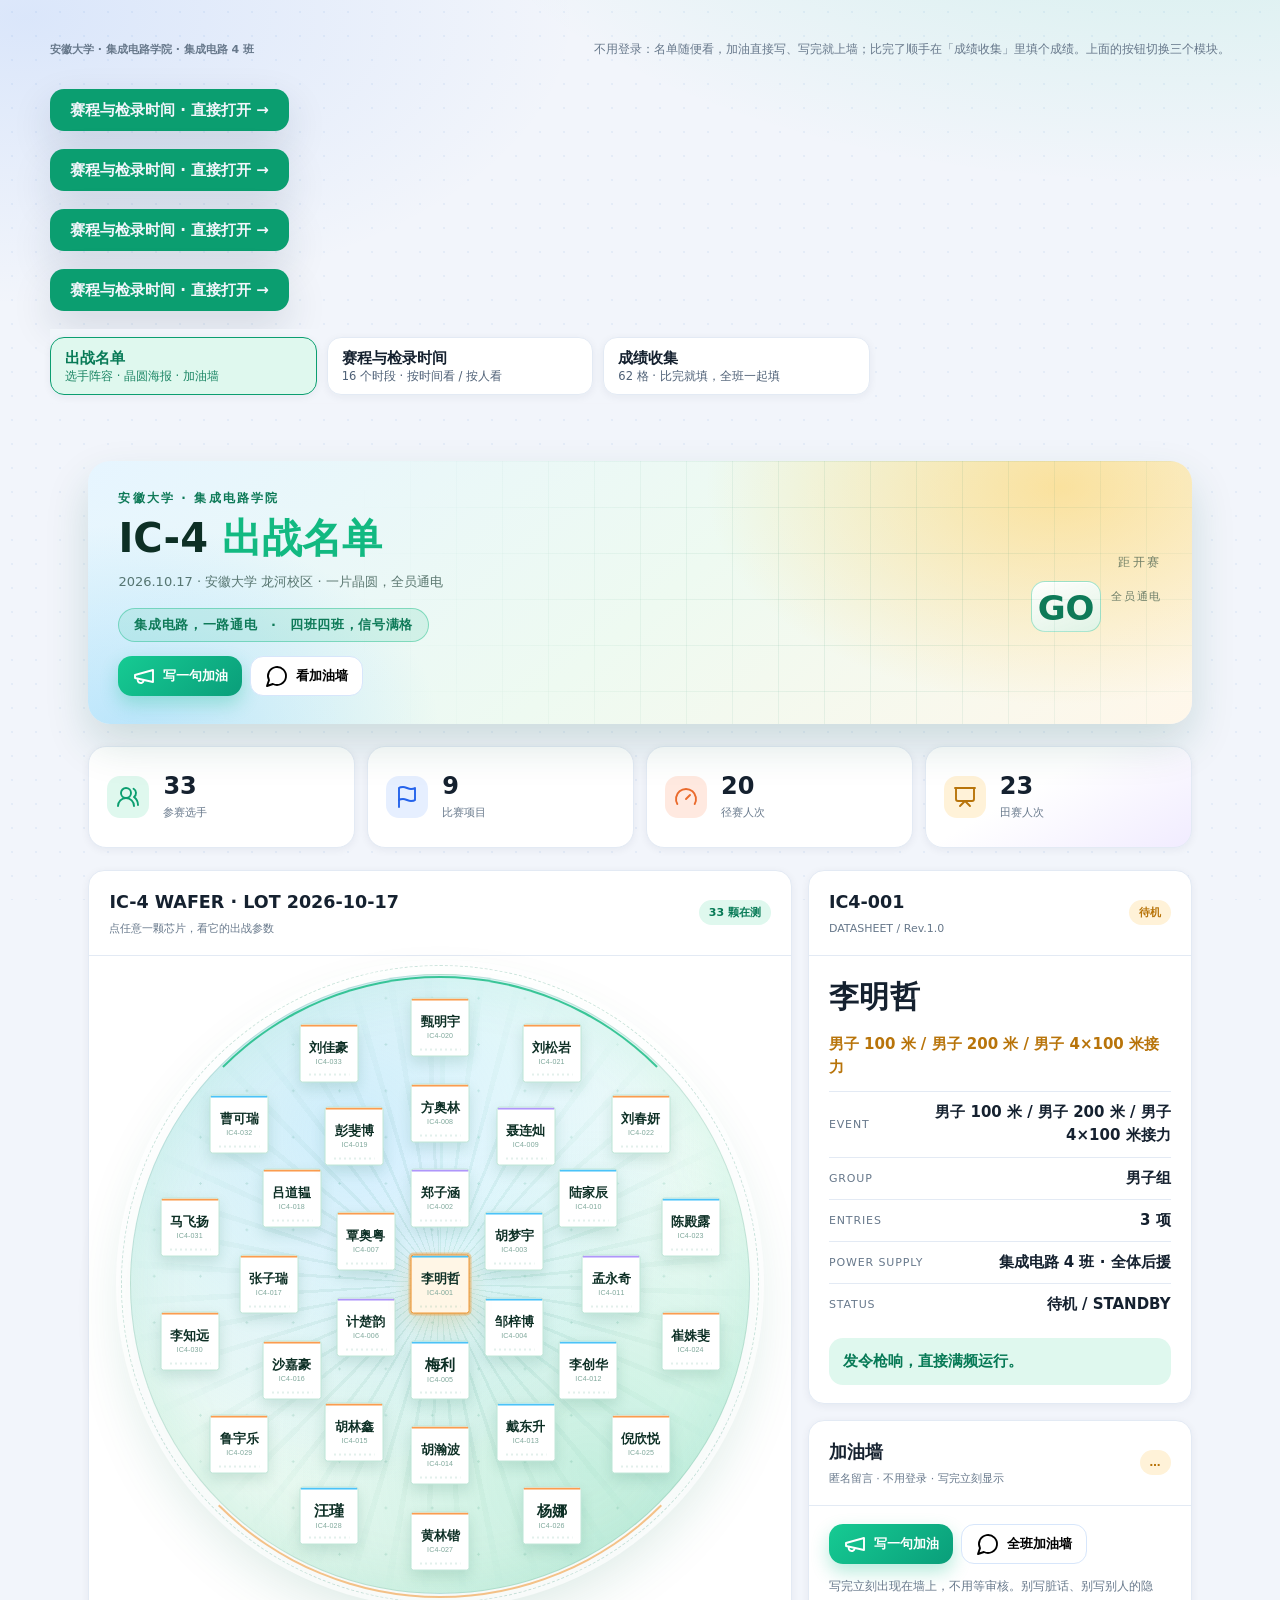
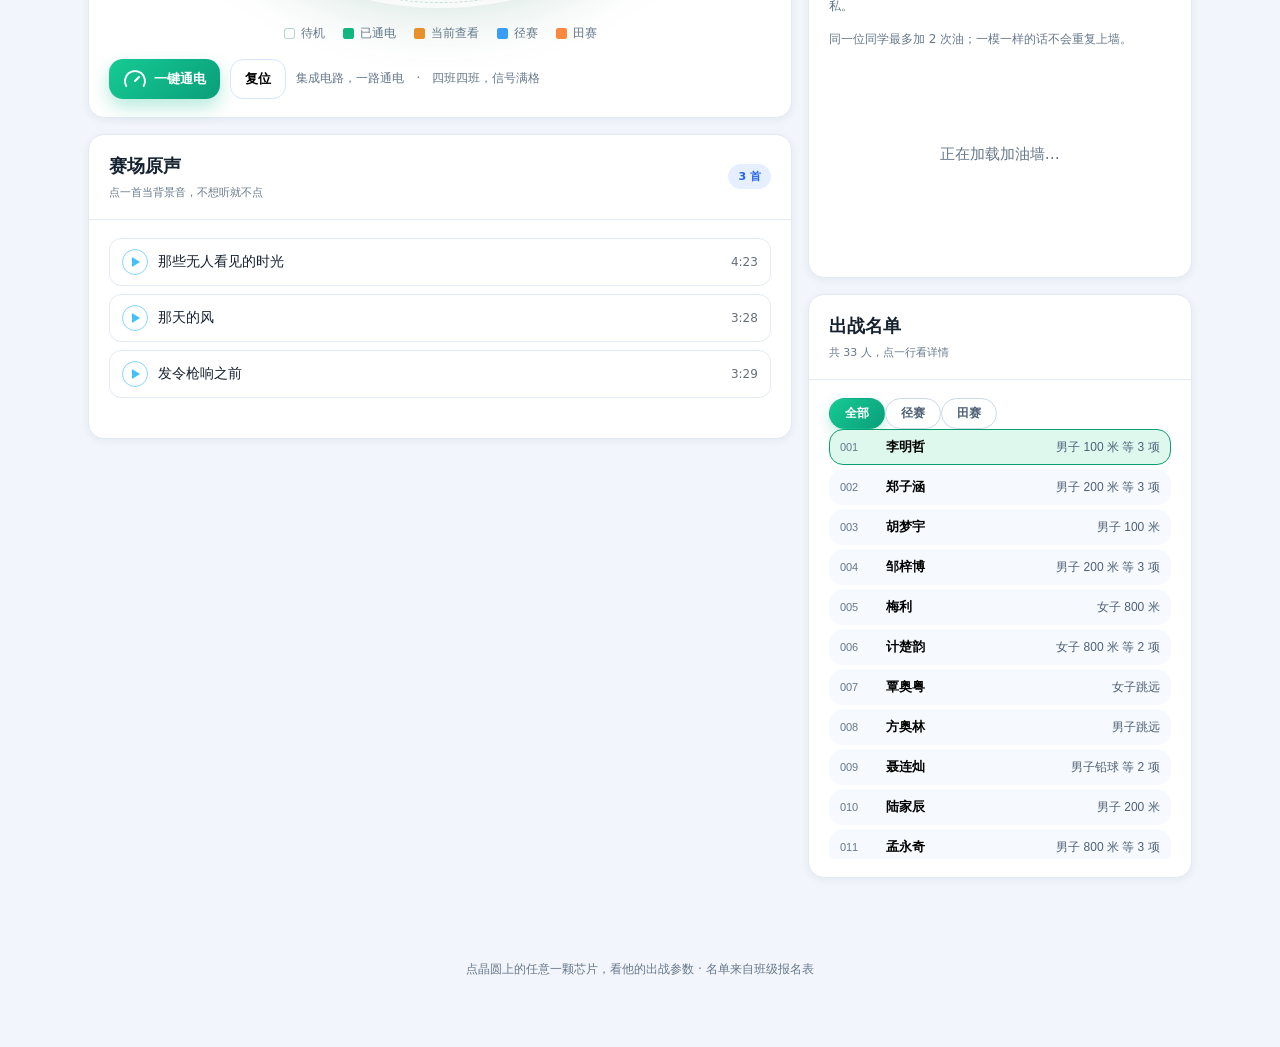
==== ic4-sports/index.html @ ae3d1fd9 "ic4-sports：加第三个模块「成绩收集」（比完自己填成绩/名次，追加式保存、页面显示最新一条）+ 资源版本号 05598f3f" ====
﻿<!doctype html>
<html lang="zh-CN">
  <head>
    <meta charset="UTF-8" />
    <meta name="viewport" content="width=device-width, initial-scale=1.0, viewport-fit=cover" />
    <meta name="robots" content="noindex, nofollow" />
    <meta name="theme-color" content="#0f1720" />
    <title>IC-4 出战名单 · 赛程与检录时间 · 集成电路 4 班</title>
    <meta name="description" content="安徽大学集成电路学院 集成电路 4 班运动会出战名单、赛程与检录时间｜不用登录，加油直接写。" />
    <meta property="og:type" content="website" />
    <meta property="og:title" content="IC-4 出战名单 · 集成电路 4 班" />
    <meta property="og:description" content="出战名单、赛程与检录时间、开赛倒计时、匿名加油墙、赛场原声。" />
    <meta property="og:locale" content="zh_CN" />
    <link rel="icon" href="data:image/svg+xml,%3Csvg xmlns='http://www.w3.org/2000/svg' viewBox='0 0 64 64'%3E%3Crect width='64' height='64' rx='14' fill='%230f1720'/%3E%3Ccircle cx='32' cy='32' r='21' fill='none' stroke='%2338d39a' stroke-width='4'/%3E%3Ctext x='32' y='41' font-size='24' font-weight='700' font-family='system-ui,sans-serif' fill='%2338d39a' text-anchor='middle'%3E4%3C/text%3E%3C/svg%3E" />
    <link rel="stylesheet" href="styles.css?v=05598f3f" />
    <!--SC:STYLE:START-->
<style id="sc-style">
.module-switch{position:sticky;top:0;z-index:20;display:grid;grid-template-columns:repeat(auto-fit,minmax(150px,1fr));
  gap:10px;max-width:820px;margin:0 0 20px;padding:8px 0;
  background:color-mix(in srgb,var(--page) 90%,transparent);backdrop-filter:blur(10px)}
.module-switch .ms-btn{display:flex;flex-direction:column;gap:3px;align-items:flex-start;text-align:left;
  padding:11px 14px;border:1px solid var(--line);border-radius:var(--radius);background:var(--surface);
  color:var(--ink);font-family:inherit;font-size:15px;font-weight:800;line-height:1.2;cursor:pointer;
  box-shadow:var(--shadow-sm);transition:border-color .15s,background .15s,color .15s}
.module-switch .ms-btn:hover{border-color:var(--line-strong)}
.module-switch .ms-btn span{font-size:11.5px;font-weight:500;color:var(--ink-soft)}
.module-switch .ms-btn[aria-selected="true"]{border-color:var(--primary);background:var(--primary-soft);color:var(--primary-strong)}
.module-switch .ms-btn[aria-selected="true"] span{color:var(--primary-strong);opacity:.9}
.standalone-jump{flex-basis:100%;margin:10px 0 0}
.ms-jump{display:inline-flex;align-items:center;gap:8px;padding:12px 20px;border:0;border-radius:var(--radius);
  background:var(--primary);color:var(--page);font-family:inherit;font-size:15px;font-weight:800;line-height:1.2;
  cursor:pointer;box-shadow:var(--shadow-md);transition:background .15s}
.ms-jump:hover{background:var(--primary-strong)}
.standalone-shell.mod-schedule .standalone-jump{display:none}
.standalone-shell.mod-results .standalone-jump{display:none}
.standalone-shell.mod-roster #schedule,.standalone-shell.mod-roster #results{display:none}
.standalone-shell.mod-schedule #app,.standalone-shell.mod-schedule #results{display:none}
.standalone-shell.mod-results #app,.standalone-shell.mod-results #schedule{display:none}
.standalone-shell.mod-schedule .standalone-footer,.standalone-shell.mod-results .standalone-footer{display:none}
@media print{.module-switch{display:none}.standalone-shell.mod-roster #schedule{display:block}}


#results{margin:30px 0 0;padding-top:24px;border-top:1px solid var(--line);color:var(--ink)}
#results .rs-kicker{margin:0 0 6px;font-size:12px;letter-spacing:.16em;font-weight:700;color:var(--primary)}
#results .rs-title{margin:0;font-size:clamp(22px,5.4vw,32px);font-weight:800;letter-spacing:-.01em;line-height:1.2}
#results .rs-sub{margin:8px 0 0;color:var(--ink-soft);font-size:14px;line-height:1.75}
#results .rs-tools{display:flex;flex-wrap:wrap;gap:10px;align-items:center;margin:16px 0 0}
#results .rs-tools input[type=search]{flex:1 1 200px;padding:9px 12px;border-radius:10px;border:1px solid var(--line);
  background:var(--surface);color:var(--ink);font-size:15px;font-family:inherit;min-width:0}
#results .rs-chk{display:inline-flex;align-items:center;gap:6px;font-size:13.5px;color:var(--ink-soft);white-space:nowrap}
#results .rs-refresh{padding:9px 14px;border-radius:10px;border:1px solid var(--line);background:var(--surface);
  color:var(--ink);font-family:inherit;font-size:13.5px;font-weight:700;cursor:pointer}
#results .rs-stat{margin:10px 0 0;font-size:13.5px;font-weight:700;color:var(--primary-strong)}
#results .rs-half{margin:20px 0 6px;font-size:12.5px;font-weight:800;letter-spacing:.14em;color:var(--ink-faint)}
#results .rs-ev{background:var(--surface);border:1px solid var(--line);border-radius:var(--radius);
  padding:12px 14px;margin:12px 0;box-shadow:var(--shadow-sm)}
#results .rs-ev h3{margin:0;font-size:16.5px;color:var(--ink)}
#results .rs-ev h3 span{display:block;font-size:12.5px;font-weight:500;color:var(--ink-soft);margin-top:3px}
#results .rs-row{display:grid;grid-template-columns:minmax(76px,108px) 1fr;gap:6px 10px;align-items:center;
  padding:10px 0;border-top:1px dashed var(--line)}
#results .rs-row:first-of-type{border-top:0}
#results .rs-name{font-weight:800;font-size:15px;color:var(--ink)}
#results .rs-row[data-filled="1"] .rs-name{color:var(--primary-strong)}
#results .rs-fields{display:grid;grid-template-columns:1.1fr .9fr;gap:8px;min-width:0}
#results .rs-row input{padding:9px 10px;border-radius:10px;border:1px solid var(--line);background:var(--page);
  color:var(--ink);font-size:14.5px;font-family:inherit;min-width:0;width:100%}
#results .rs-row input:focus{outline:2px solid var(--primary-soft);border-color:var(--primary)}
#results .rs-state{grid-column:1 / -1;font-size:12.5px;color:var(--ink-faint)}
#results .rs-state.rs-ok{color:var(--primary-strong)}
#results .rs-state.rs-bad{color:#d9534f;font-weight:700}
#results .rs-foot{margin:22px 0 0;padding-top:14px;border-top:1px solid var(--line);color:var(--ink-faint);
  font-size:13px;line-height:1.75}
#results .rs-empty{color:var(--ink-faint);font-size:14px;padding:6px 0}
@media (max-width:520px){#results .rs-fields{grid-template-columns:1fr}}
@media print{#results .rs-tools{display:none}#results .rs-ev{box-shadow:none;break-inside:avoid}}


#schedule{margin:30px 0 0;padding-top:24px;border-top:1px solid var(--line);color:var(--ink)}
#schedule .sc-kicker{margin:0 0 6px;font-size:12px;letter-spacing:.16em;font-weight:700;color:var(--primary)}
#schedule .sc-title{margin:0;font-size:clamp(22px,5.4vw,32px);font-weight:800;letter-spacing:-.01em;line-height:1.2}
#schedule .sc-sub{margin:8px 0 0;color:var(--ink-soft);font-size:14px}
#schedule .sc-live{display:inline-block;margin:14px 0 0;padding:6px 12px;border-radius:999px;background:var(--primary-soft);color:var(--primary-strong);font-size:13px;font-weight:700}
#schedule .sc-tabs{display:flex;gap:6px;overflow-x:auto;margin:18px 0 0;padding:4px 0 2px;border-bottom:1px solid var(--line);scrollbar-width:none}
#schedule .sc-tabs::-webkit-scrollbar{display:none}
#schedule .sc-tabs a{flex:0 0 auto;padding:6px 12px;border-radius:999px;border:1px solid var(--line);background:var(--surface);font-size:13.5px;font-weight:600;text-decoration:none;color:var(--ink-soft)}
#schedule .sc-tabs a.on{color:var(--primary-strong);border-color:var(--primary);background:var(--primary-soft)}
#schedule h3{margin:30px 0 4px;font-size:18px;letter-spacing:-.01em;color:var(--ink)}
#schedule h3 span{display:block;font-size:13px;color:var(--ink-soft);font-weight:500;margin-top:4px;letter-spacing:0}
#schedule .sc-tl{margin:14px 0 0;padding:0;list-style:none;position:relative}
#schedule .sc-tl li{position:relative;padding:0 0 16px 88px;margin:0}
#schedule .sc-tl li:before{content:"";position:absolute;left:72px;top:6px;bottom:-6px;width:2px;background:var(--line)}
#schedule .sc-tl li:last-child:before{display:none}
#schedule .sc-tl li:after{content:"";position:absolute;left:67px;top:8px;width:12px;height:12px;border-radius:50%;background:var(--surface);border:2px solid var(--primary)}
#schedule .sc-tl .t{position:absolute;left:0;top:2px;width:62px;text-align:right;font-weight:800;font-size:13.5px;font-variant-numeric:tabular-nums;line-height:1.3;color:var(--ink)}
#schedule .sc-tl .n{font-weight:700}
#schedule .sc-tl .d{color:var(--ink-soft);font-size:14px;margin-top:2px}
#schedule .sc-half{margin:20px 0 6px;font-size:12.5px;font-weight:800;letter-spacing:.14em;color:var(--ink-faint)}
#schedule .sc-slot{display:flex;gap:14px;background:var(--surface);border:1px solid var(--line);border-radius:var(--radius);padding:14px 16px;margin:10px 0;box-shadow:var(--shadow-sm)}
#schedule .sc-slot.next{border-color:var(--primary);box-shadow:0 0 0 3px var(--primary-soft),var(--shadow-sm)}
#schedule .sc-slot .time{flex:0 0 74px;font-variant-numeric:tabular-nums}
#schedule .sc-slot .time b{display:block;font-size:20px;line-height:1.1;letter-spacing:-.02em;color:var(--ink)}
#schedule .sc-slot .time span{font-size:11px;color:var(--ink-faint);letter-spacing:.08em}
#schedule .sc-slot .body{flex:1;min-width:0}
#schedule .sc-slot .ev{font-weight:800;font-size:16px;color:var(--ink)}
#schedule .sc-slot .ev em{font-style:normal;color:var(--ink-soft);font-weight:500;font-size:13px;margin-left:6px}
#schedule .sc-slot .people{margin:6px 0 0;font-size:14.5px;line-height:1.9}
#schedule .sc-slot .who{display:inline-block;margin:2px 8px 0 0;padding:2px 9px;border-radius:8px;background:var(--blue-soft);color:var(--blue);font-weight:700;font-size:14px;white-space:nowrap}
#schedule .sc-slot .who i{font-style:normal;font-weight:500;opacity:.85;font-size:12px;margin-left:5px}
#schedule .sc-slot .who.f{background:var(--orange-soft);color:var(--orange)}
#schedule .sc-slot .note{margin:8px 0 0;font-size:13px;color:var(--ink-soft)}
#schedule .sc-tools{display:flex;gap:8px;flex-wrap:wrap;align-items:center;margin:14px 0 4px}
#schedule .sc-tools input{flex:1 1 190px;padding:9px 12px;border-radius:10px;border:1px solid var(--line);background:var(--surface);color:var(--ink);font-size:15px;font-family:inherit}
#schedule .sc-hint{font-size:13px;color:var(--ink-faint)}
#schedule .sc-person{background:var(--surface);border:1px solid var(--line);border-radius:var(--radius);padding:12px 14px;margin:10px 0;box-shadow:var(--shadow-sm)}
#schedule .sc-person .hd{display:flex;align-items:baseline;gap:8px;flex-wrap:wrap}
#schedule .sc-person .nm{font-weight:800;font-size:17px;color:var(--ink)}
#schedule .sc-person .tag{font-size:12px;color:var(--ink-soft);border:1px solid var(--line);border-radius:999px;padding:1px 8px}
#schedule .sc-it{display:flex;gap:10px;padding:7px 0;border-top:1px dashed var(--line);font-size:14px}
#schedule .sc-person .sc-it:first-of-type{border-top:0}
#schedule .sc-it .tm{flex:0 0 76px;font-variant-numeric:tabular-nums;font-weight:700;color:var(--ink)}
#schedule .sc-it .ev{flex:1;min-width:0;color:var(--ink)}
#schedule .sc-it .ev small{display:block;color:var(--ink-soft);font-size:12.5px;margin-top:1px}
#schedule .sc-it.final .ev small{color:var(--orange)}
#schedule .sc-two{display:grid;gap:12px;grid-template-columns:repeat(auto-fit,minmax(240px,1fr));margin-top:14px}
#schedule .sc-box{background:var(--surface);border:1px solid var(--line);border-radius:var(--radius);padding:14px 16px;box-shadow:var(--shadow-sm)}
#schedule .sc-box h4{margin:0 0 8px;font-size:15px;color:var(--ink)}
#schedule .sc-box ul{margin:0;padding:0;list-style:none}
#schedule .sc-box li{padding:4px 0;font-size:14px;border-bottom:1px dashed var(--line);color:var(--ink)}
#schedule .sc-box li:last-child{border-bottom:0}
#schedule .sc-badge{display:inline-block;font-size:11px;padding:1px 7px;border-radius:999px;background:var(--primary-soft);color:var(--primary-strong);font-weight:700;margin-left:6px}
#schedule .sc-notes{margin:14px 0 0;padding:6px 18px;list-style:none;background:var(--surface);border:1px solid var(--line);border-radius:var(--radius);box-shadow:var(--shadow-sm)}
#schedule .sc-notes li{padding:10px 0;border-bottom:1px dashed var(--line);font-size:14.5px;color:var(--ink)}
#schedule .sc-notes li:last-child{border-bottom:0}
#schedule .sc-foot{margin:26px 0 0;padding-top:14px;border-top:1px solid var(--line);color:var(--ink-faint);font-size:13px}
#schedule .sc-empty{color:var(--ink-faint);font-size:14px;padding:6px 0}
#schedule .sc-foot a{color:var(--primary-strong);font-weight:700;text-decoration:none}
@media print{
  #schedule .sc-tabs,#schedule .sc-tools{display:none}
  #schedule .sc-slot,#schedule .sc-person,#schedule .sc-box{box-shadow:none;break-inside:avoid}
  #schedule h3{break-after:avoid}
}
</style>
<!--SC:STYLE:END-->
  </head>
  <body class="standalone-page">
    <div class="standalone-shell mod-roster">
      <div class="standalone-bar">
        <p class="eyebrow">安徽大学 · 集成电路学院 · 集成电路 4 班</p>
        <p class="standalone-note">不用登录：名单随便看，加油直接写、写完就上墙；比完了顺手在「成绩收集」里填个成绩。上面的按钮切换三个模块。</p>
        <p class="standalone-jump"><button type="button" class="ms-jump" data-tab="schedule">赛程与检录时间 · 直接打开 →</button></p>
        <p class="standalone-jump"><button type="button" class="ms-jump" data-tab="schedule">赛程与检录时间 · 直接打开 →</button></p>
        <p class="standalone-jump"><button type="button" class="ms-jump" data-tab="schedule">赛程与检录时间 · 直接打开 →</button></p>
        <p class="standalone-jump"><button type="button" class="ms-jump" data-tab="schedule">赛程与检录时间 · 直接打开 →</button></p>
      </div>

      <!--SC:SWITCH:START-->
<nav class="module-switch" role="tablist" aria-label="页面模块">
  <button type="button" class="ms-btn" role="tab" aria-selected="true" data-tab="roster">出战名单<span>选手阵容 · 晶圆海报 · 加油墙</span></button>
  <button type="button" class="ms-btn" role="tab" aria-selected="false" data-tab="schedule">赛程与检录时间<span>16 个时段 · 按时间看 / 按人看</span></button>
  <button type="button" class="ms-btn" role="tab" aria-selected="false" data-tab="results">成绩收集<span>62 格 · 比完就填，全班一起填</span></button>
</nav>
<!--SC:SWITCH:END-->

      <main class="page-content" id="app" tabindex="-1">
        <div class="loading-state"><p>正在准备名单…</p></div>
      </main>

      <!--SC:SECTION:START-->
<section id="schedule" data-iso="2026-10-17" aria-label="集成电路 4 班运动会赛程">
  <p class="sc-kicker">秩序册提取 · 只留本班相关与当天安排</p>
  <h2 class="sc-title">赛程与检录时间</h2>
  <p class="sc-sub">2026 年 10 月 17 日（周六） · 安徽大学龙河校区体育场｜按检录时间排序，先检录再比赛</p>
  <p class="sc-live" id="sc-live">加载中…</p>
  <nav class="sc-tabs">
    <a href="#sc-day" class="on">全天安排</a>
    <a href="#sc-time">按时间看</a>
    <a href="#sc-people">按人看</a>
    <a href="#sc-team">接力 · 拔河</a>
    <a href="#sc-notes">注意事项</a>
  </nav>
  <h3 id="sc-day">全天安排<span>开幕式与比赛时段</span></h3>
  <ul class="sc-tl">
    <li><span class="t">6:30–8:00</span><div class="n">赛前准备</div><div class="d">所有器材搬运至体育场，工作人员全部到位；7:30–8:00 音响调试完毕进入播音状态，各班方阵、领队、擎旗手到达指定位置，主席台准备。</div></li>
    <li><span class="t">8:30–9:00</span><div class="n">开幕式</div><div class="d">播放《欢迎进行曲》开始；主持人宣布入场，奏《运动员进行曲》，擎旗手带各班方阵进场（队伍间隔约 8 米）；介绍莅临领导；院党委副书记李庆、教练李丰荣讲话；裁判员、运动员宣誓；宣布开幕式结束。注：册中径赛检录从 8:35 起，与开幕式重叠，实际上以现场指令为准。</div></li>
    <li><span class="t">9:00–12:00</span><div class="n">上午比赛</div><div class="d">径赛 9:00 起（女子 100 米预赛），田赛 9:10 起（女子铅球）；上午最后一项男子 200 米决赛 12:00 结束。</div></li>
    <li><span class="t">12:00–13:35</span><div class="n">午间休整</div><div class="d">上午比赛结束到下午第一项检录之间。</div></li>
    <li><span class="t">13:35–14:40</span><div class="n">下午班级赛</div><div class="d">女子 4×100 米接力（检录 13:35／比赛 14:00）→ 男子 4×100 米接力（13:55／14:20）→ 拔河（14:20／14:40）。</div></li>
  </ul>
  <h3 id="sc-time">按时间看<span>检录时间到了就到检录处报到；下表是本班有人参加的项目</span></h3>
  <div id="sc-slots">
    <p class="sc-half">上午</p>
    <article class="sc-slot" data-checkin="8:35" data-ev="女子100米">
      <div class="time"><b>8:35</b><span>检录</span></div>
      <div class="body">
        <div class="ev">女子100米<em>9:00 开赛 · 全项 13 人</em></div>
        <div class="people"><span class="who f">汪瑾<i>W2127 · 8道 · 第一组</i></span><span class="who f">陈殿露<i>W2124 · 5道 · 第一组</i></span></div>
        <p class="note">决赛 11:00 检录 / 11:25 比赛（若晋级）</p>
      </div>
    </article>
    <article class="sc-slot" data-checkin="8:45" data-ev="男子100米">
      <div class="time"><b>8:45</b><span>检录</span></div>
      <div class="body">
        <div class="ev">男子100米<em>9:10 开赛 · 全项 31 人</em></div>
        <div class="people"><span class="who">李明哲<i>W2002 · 3道 · 第一组</i></span><span class="who">胡梦宇<i>W2005 · 6道 · 第一组</i></span></div>
        <p class="note">决赛 11:00 检录 / 11:28 比赛（若晋级）</p>
      </div>
    </article>
    <article class="sc-slot" data-checkin="8:50" data-ev="女子铅球">
      <div class="time"><b>8:50</b><span>检录</span></div>
      <div class="body">
        <div class="ev">女子铅球<em>9:10 开赛 · 全项 12 人</em></div>
        <div class="people"><span class="who f">刘松岩<i>W2161 · 11号</i></span><span class="who f">杨娜<i>W2160 · 10号</i></span><span class="who f">计楚韵<i>W2152 · 6号</i></span></div>
        <p class="note">田赛：与径赛冲突时先径赛，田赛资格保留</p>
      </div>
    </article>
    <article class="sc-slot" data-checkin="9:00" data-ev="男子跳高">
      <div class="time"><b>9:00</b><span>检录</span></div>
      <div class="body">
        <div class="ev">男子跳高<em>9:35 开赛 · 全项 11 人</em></div>
        <div class="people"><span class="who">孟永奇<i>W2064 · 7号</i></span><span class="who">黄林锴<i>W2144 · 9号</i></span></div>
        <p class="note">田赛：与径赛冲突时先径赛，田赛资格保留</p>
      </div>
    </article>
    <article class="sc-slot" data-checkin="9:15" data-ev="男子400米">
      <div class="time"><b>9:15</b><span>检录</span></div>
      <div class="body">
        <div class="ev">男子400米<em>9:40 开赛 · 全项 14 人</em></div>
        <div class="people"><span class="who">郑子涵<i>W2031 · 1道 · 第一组</i></span></div>
      </div>
    </article>
    <article class="sc-slot" data-checkin="9:18" data-ev="女子跳远">
      <div class="time"><b>9:18</b><span>检录</span></div>
      <div class="body">
        <div class="ev">女子跳远<em>9:20 开赛 · 全项 10 人</em></div>
        <div class="people"><span class="who f">倪欣悦<i>W2168 · 7号</i></span><span class="who f">刘春妍<i>W2167 · 9号</i></span><span class="who f">崔姝斐<i>W2166 · 8号</i></span><span class="who f">覃奥粤<i>W2165 · 6号</i></span></div>
        <p class="note">田赛：与径赛冲突时先径赛，田赛资格保留</p>
      </div>
    </article>
    <article class="sc-slot" data-checkin="9:25" data-ev="男子铅球">
      <div class="time"><b>9:25</b><span>检录</span></div>
      <div class="body">
        <div class="ev">男子铅球<em>9:40 开赛 · 全项 26 人</em></div>
        <div class="people"><span class="who">刘佳豪<i>W2102 · 15号</i></span><span class="who">吕道韫<i>W2106 · 18号</i></span><span class="who">张子瑞<i>W2107 · 19号</i></span><span class="who">彭斐博<i>W2105 · 17号</i></span><span class="who">甄明宇<i>W2104 · 16号</i></span><span class="who">聂连灿<i>W2076 · 7号</i></span><span class="who">胡林鑫<i>W2110 · 22号</i></span><span class="who">马飞扬<i>W2115 · 26号</i></span></div>
        <p class="note">田赛：与径赛冲突时先径赛，田赛资格保留</p>
      </div>
    </article>
    <article class="sc-slot" data-checkin="9:35" data-ev="男子1500米">
      <div class="time"><b>9:35</b><span>检录</span></div>
      <div class="body">
        <div class="ev">男子1500米<em>10:05 开赛 · 全项 30 人</em></div>
        <div class="people"><span class="who">孟永奇<i>W2064 · 第二组</i></span><span class="who">聂连灿<i>W2076 · 第一组</i></span><span class="who">邹梓博<i>W2035 · 第二组</i></span></div>
      </div>
    </article>
    <article class="sc-slot" data-checkin="10:15" data-ev="女子200米">
      <div class="time"><b>10:15</b><span>检录</span></div>
      <div class="body">
        <div class="ev">女子200米<em>10:40 开赛 · 全项 7 人</em></div>
        <div class="people"><span class="who f">曹可瑞<i>W2148 · 7道 · 第一组</i></span></div>
      </div>
    </article>
    <article class="sc-slot" data-checkin="10:20" data-ev="男子200米">
      <div class="time"><b>10:20</b><span>检录</span></div>
      <div class="body">
        <div class="ev">男子200米<em>10:45 开赛 · 全项 25 人</em></div>
        <div class="people"><span class="who">李明哲<i>W2002 · 3道 · 第一组</i></span><span class="who">郑子涵<i>W2031 · 4道 · 第一组</i></span><span class="who">邹梓博<i>W2035 · 2道 · 第三组</i></span><span class="who">陆家辰<i>W2037 · 7道 · 第二组</i></span></div>
        <p class="note">决赛 11:35 检录 / 12:00 比赛（若晋级）</p>
      </div>
    </article>
    <article class="sc-slot" data-checkin="10:25" data-ev="男子跳远">
      <div class="time"><b>10:25</b><span>检录</span></div>
      <div class="body">
        <div class="ev">男子跳远<em>10:50 开赛 · 全项 24 人</em></div>
        <div class="people"><span class="who">郑子涵<i>W2031 · 1号</i></span><span class="who">方奥林<i>W2121 · 9号</i></span><span class="who">李知远<i>W2140 · 22号</i></span><span class="who">沙嘉豪<i>W2135 · 17号</i></span><span class="who">胡瀚波<i>W2137 · 19号</i></span><span class="who">鲁宇乐<i>W2139 · 21号</i></span></div>
        <p class="note">田赛：与径赛冲突时先径赛，田赛资格保留</p>
      </div>
    </article>
    <article class="sc-slot" data-checkin="11:10" data-ev="女子800米">
      <div class="time"><b>11:10</b><span>检录</span></div>
      <div class="body">
        <div class="ev">女子800米<em>11:35 开赛 · 全项 2 人</em></div>
        <div class="people"><span class="who f">计楚韵<i>W2152</i></span><span class="who f">梅利<i>W2151</i></span></div>
      </div>
    </article>
    <article class="sc-slot" data-checkin="11:20" data-ev="男子800米">
      <div class="time"><b>11:20</b><span>检录</span></div>
      <div class="body">
        <div class="ev">男子800米<em>11:45 开赛 · 全项 14 人</em></div>
        <div class="people"><span class="who">孟永奇<i>W2064</i></span></div>
      </div>
    </article>
    <p class="sc-half">下午</p>
    <article class="sc-slot" data-checkin="13:35" data-ev="女子4×100米">
      <div class="time"><b>13:35</b><span>检录</span></div>
      <div class="body">
        <div class="ev">女子4×100米<em>14:00 开赛 · 全项 32 人</em></div>
        <div class="people"><span class="who f">刘春妍</span><span class="who f">覃奥粤</span><span class="who f">曹文萱</span><span class="who f">王思语</span></div>
        <p class="note">4 人一队</p>
      </div>
    </article>
    <article class="sc-slot" data-checkin="13:55" data-ev="男子4×100米">
      <div class="time"><b>13:55</b><span>检录</span></div>
      <div class="body">
        <div class="ev">男子4×100米<em>14:20 开赛 · 全项 32 人</em></div>
        <div class="people"><span class="who">李明哲</span><span class="who">邹梓博</span><span class="who">戴东升</span><span class="who">李创华</span></div>
        <p class="note">4 人一队</p>
      </div>
    </article>
    <article class="sc-slot" data-checkin="14:20" data-ev="拔河">
      <div class="time"><b>14:20</b><span>检录</span></div>
      <div class="body">
        <div class="ev">拔河<em>14:40 开赛 · 全项 120 人</em></div>
        <div class="people"><span class="who f">刘松岩</span><span class="who f">计楚韵</span><span class="who">郑子涵</span><span class="who f">倪欣悦</span><span class="who f">崔姝斐</span><span class="who">张子瑞</span><span class="who">聂连灿</span><span class="who">方奥林</span><span class="who f">梅利</span><span class="who">刘铮阳</span><span class="who">卢子安</span><span class="who">吴昌豪</span><span class="who">宋子乐</span><span class="who">李禹昂</span><span class="who">柳黄征</span></div>
        <p class="note">每班 10 男 5 女上场</p>
      </div>
    </article>
  </div>
  <h3 id="sc-people">按人看<span>本班 41 名参赛同学（班级报名表 33 人 ＋ 秩序册接力／拔河名单里另 8 人），按首项检录时间排序</span></h3>
  <div class="sc-tools">
    <input id="sc-q" type="search" placeholder="搜名字，比如：吕道韫" autocomplete="off">
    <span class="sc-hint">输入名字可只看自己</span>
  </div>
  <p class="sc-empty" id="sc-none" hidden>没有找到这个名字，换个字试试。</p>
  <div id="sc-list">
    <div class="sc-person" data-name="汪瑾">
      <div class="hd"><span class="nm">汪瑾</span><span class="tag">女</span><span class="tag">1 项</span><span class="tag">枪响就绪，终点见。</span></div>
      <div class="sc-it final"><div class="tm">8:35</div><div class="ev">女子100米 <small>9:00 开赛 · 号码簿 W2127 · 8 道 · 第一组</small><small>若晋级：11:00 检录 / 11:25 比赛</small></div></div>
    </div>
    <div class="sc-person" data-name="陈殿露">
      <div class="hd"><span class="nm">陈殿露</span><span class="tag">女</span><span class="tag">1 项</span><span class="tag">零延迟启动，满带宽冲刺。</span></div>
      <div class="sc-it final"><div class="tm">8:35</div><div class="ev">女子100米 <small>9:00 开赛 · 号码簿 W2124 · 5 道 · 第一组</small><small>若晋级：11:00 检录 / 11:25 比赛</small></div></div>
    </div>
    <div class="sc-person" data-name="李明哲">
      <div class="hd"><span class="nm">李明哲</span><span class="tag">男</span><span class="tag">3 项</span><span class="tag">发令枪响，直接满频运行。</span></div>
      <div class="sc-it final"><div class="tm">8:45</div><div class="ev">男子100米 <small>9:10 开赛 · 号码簿 W2002 · 3 道 · 第一组</small><small>若晋级：11:00 检录 / 11:28 比赛</small></div></div>
      <div class="sc-it final"><div class="tm">10:20</div><div class="ev">男子200米 <small>10:45 开赛 · 号码簿 W2002 · 3 道 · 第一组 · 册中印作 W2001</small><small>若晋级：11:35 检录 / 12:00 比赛</small></div></div>
      <div class="sc-it"><div class="tm">13:55</div><div class="ev">男子4×100米 <small>14:20 开赛</small></div></div>
    </div>
    <div class="sc-person" data-name="胡梦宇">
      <div class="hd"><span class="nm">胡梦宇</span><span class="tag">男</span><span class="tag">1 项</span><span class="tag">起跑即满速，冲线才断电。</span></div>
      <div class="sc-it final"><div class="tm">8:45</div><div class="ev">男子100米 <small>9:10 开赛 · 号码簿 W2005 · 6 道 · 第一组</small><small>若晋级：11:00 检录 / 11:28 比赛</small></div></div>
    </div>
    <div class="sc-person" data-name="刘松岩">
      <div class="hd"><span class="nm">刘松岩</span><span class="tag">女</span><span class="tag">2 项</span><span class="tag">这一掷，突破封装极限。</span></div>
      <div class="sc-it"><div class="tm">8:50</div><div class="ev">女子铅球 <small>9:10 开赛 · 号码簿 W2161 · 11号 · 田赛</small></div></div>
      <div class="sc-it"><div class="tm">14:20</div><div class="ev">拔河 <small>14:40 开赛</small></div></div>
    </div>
    <div class="sc-person" data-name="杨娜">
      <div class="hd"><span class="nm">杨娜</span><span class="tag">女</span><span class="tag">1 项</span><span class="tag">力量已经预加载完毕。</span></div>
      <div class="sc-it"><div class="tm">8:50</div><div class="ev">女子铅球 <small>9:10 开赛 · 号码簿 W2160 · 10号 · 田赛</small></div></div>
    </div>
    <div class="sc-person" data-name="计楚韵">
      <div class="hd"><span class="nm">计楚韵</span><span class="tag">女</span><span class="tag">3 项</span><span class="tag">最后 100 米，交给后援团。</span></div>
      <div class="sc-it"><div class="tm">8:50</div><div class="ev">女子铅球 <small>9:10 开赛 · 号码簿 W2152 · 6号 · 田赛</small></div></div>
      <div class="sc-it"><div class="tm">11:10</div><div class="ev">女子800米 <small>11:35 开赛 · 号码簿 W2152</small></div></div>
      <div class="sc-it"><div class="tm">14:20</div><div class="ev">拔河 <small>14:40 开赛</small></div></div>
    </div>
    <div class="sc-person" data-name="孟永奇">
      <div class="hd"><span class="nm">孟永奇</span><span class="tag">男</span><span class="tag">3 项</span><span class="tag">配速稳住，终点见。</span></div>
      <div class="sc-it"><div class="tm">9:00</div><div class="ev">男子跳高 <small>9:35 开赛 · 号码簿 W2064 · 7号 · 田赛</small></div></div>
      <div class="sc-it"><div class="tm">9:35</div><div class="ev">男子1500米 <small>10:05 开赛 · 号码簿 W2064 · 第二组</small></div></div>
      <div class="sc-it"><div class="tm">11:20</div><div class="ev">男子800米 <small>11:45 开赛 · 号码簿 W2064</small></div></div>
    </div>
    <div class="sc-person" data-name="黄林锴">
      <div class="hd"><span class="nm">黄林锴</span><span class="tag">男</span><span class="tag">1 项</span><span class="tag">横杆之上，还有余量。</span></div>
      <div class="sc-it"><div class="tm">9:00</div><div class="ev">男子跳高 <small>9:35 开赛 · 号码簿 W2144 · 9号 · 田赛</small></div></div>
    </div>
    <div class="sc-person" data-name="郑子涵">
      <div class="hd"><span class="nm">郑子涵</span><span class="tag">男</span><span class="tag">4 项</span><span class="tag">弯道超频，直道收敛。</span></div>
      <div class="sc-it"><div class="tm">9:15</div><div class="ev">男子400米 <small>9:40 开赛 · 号码簿 W2031 · 1 道 · 第一组</small></div></div>
      <div class="sc-it final"><div class="tm">10:20</div><div class="ev">男子200米 <small>10:45 开赛 · 号码簿 W2031 · 4 道 · 第一组</small><small>若晋级：11:35 检录 / 12:00 比赛</small></div></div>
      <div class="sc-it"><div class="tm">10:25</div><div class="ev">男子跳远 <small>10:50 开赛 · 号码簿 W2031 · 1号 · 田赛</small></div></div>
      <div class="sc-it"><div class="tm">14:20</div><div class="ev">拔河 <small>14:40 开赛</small></div></div>
    </div>
    <div class="sc-person" data-name="倪欣悦">
      <div class="hd"><span class="nm">倪欣悦</span><span class="tag">女</span><span class="tag">2 项</span><span class="tag">助跑起跳，落点写进纪录里。</span></div>
      <div class="sc-it"><div class="tm">9:18</div><div class="ev">女子跳远 <small>9:20 开赛 · 号码簿 W2168 · 7号 · 田赛</small></div></div>
      <div class="sc-it"><div class="tm">14:20</div><div class="ev">拔河 <small>14:40 开赛</small></div></div>
    </div>
    <div class="sc-person" data-name="刘春妍">
      <div class="hd"><span class="nm">刘春妍</span><span class="tag">女</span><span class="tag">2 项</span><span class="tag">三步起飞，落点见真章。</span></div>
      <div class="sc-it"><div class="tm">9:18</div><div class="ev">女子跳远 <small>9:20 开赛 · 号码簿 W2167 · 9号 · 田赛</small></div></div>
      <div class="sc-it"><div class="tm">13:35</div><div class="ev">女子4×100米 <small>14:00 开赛</small></div></div>
    </div>
    <div class="sc-person" data-name="崔姝斐">
      <div class="hd"><span class="nm">崔姝斐</span><span class="tag">女</span><span class="tag">2 项</span><span class="tag">沙坑那边，等你签名。</span></div>
      <div class="sc-it"><div class="tm">9:18</div><div class="ev">女子跳远 <small>9:20 开赛 · 号码簿 W2166 · 8号 · 田赛</small></div></div>
      <div class="sc-it"><div class="tm">14:20</div><div class="ev">拔河 <small>14:40 开赛</small></div></div>
    </div>
    <div class="sc-person" data-name="覃奥粤">
      <div class="hd"><span class="nm">覃奥粤</span><span class="tag">女</span><span class="tag">2 项</span><span class="tag">助跑起跳，落点写进纪录里。</span></div>
      <div class="sc-it"><div class="tm">9:18</div><div class="ev">女子跳远 <small>9:20 开赛 · 号码簿 W2165 · 6号 · 田赛</small></div></div>
      <div class="sc-it"><div class="tm">13:35</div><div class="ev">女子4×100米 <small>14:00 开赛</small></div></div>
    </div>
    <div class="sc-person" data-name="刘佳豪">
      <div class="hd"><span class="nm">刘佳豪</span><span class="tag">男</span><span class="tag">1 项</span><span class="tag">蓄力满格，一掷到底。</span></div>
      <div class="sc-it"><div class="tm">9:25</div><div class="ev">男子铅球 <small>9:40 开赛 · 号码簿 W2102 · 15号 · 田赛</small></div></div>
    </div>
    <div class="sc-person" data-name="吕道韫">
      <div class="hd"><span class="nm">吕道韫</span><span class="tag">男</span><span class="tag">1 项</span><span class="tag">这一掷，突破封装极限。</span></div>
      <div class="sc-it"><div class="tm">9:25</div><div class="ev">男子铅球 <small>9:40 开赛 · 号码簿 W2106 · 18号 · 田赛</small></div></div>
    </div>
    <div class="sc-person" data-name="张子瑞">
      <div class="hd"><span class="nm">张子瑞</span><span class="tag">男</span><span class="tag">2 项</span><span class="tag">一掷定音，全场静默。</span></div>
      <div class="sc-it"><div class="tm">9:25</div><div class="ev">男子铅球 <small>9:40 开赛 · 号码簿 W2107 · 19号 · 田赛</small></div></div>
      <div class="sc-it"><div class="tm">14:20</div><div class="ev">拔河 <small>14:40 开赛</small></div></div>
    </div>
    <div class="sc-person" data-name="彭斐博">
      <div class="hd"><span class="nm">彭斐博</span><span class="tag">男</span><span class="tag">1 项</span><span class="tag">力量已经预加载完毕。</span></div>
      <div class="sc-it"><div class="tm">9:25</div><div class="ev">男子铅球 <small>9:40 开赛 · 号码簿 W2105 · 17号 · 田赛</small></div></div>
    </div>
    <div class="sc-person" data-name="甄明宇">
      <div class="hd"><span class="nm">甄明宇</span><span class="tag">男</span><span class="tag">1 项</span><span class="tag">一掷定音，全场静默。</span></div>
      <div class="sc-it"><div class="tm">9:25</div><div class="ev">男子铅球 <small>9:40 开赛 · 号码簿 W2104 · 16号 · 田赛</small></div></div>
    </div>
    <div class="sc-person" data-name="聂连灿">
      <div class="hd"><span class="nm">聂连灿</span><span class="tag">男</span><span class="tag">3 项</span><span class="tag">这一掷，突破封装极限。</span></div>
      <div class="sc-it"><div class="tm">9:25</div><div class="ev">男子铅球 <small>9:40 开赛 · 号码簿 W2076 · 7号 · 田赛</small></div></div>
      <div class="sc-it"><div class="tm">9:35</div><div class="ev">男子1500米 <small>10:05 开赛 · 号码簿 W2076 · 第一组</small></div></div>
      <div class="sc-it"><div class="tm">14:20</div><div class="ev">拔河 <small>14:40 开赛</small></div></div>
    </div>
    <div class="sc-person" data-name="胡林鑫">
      <div class="hd"><span class="nm">胡林鑫</span><span class="tag">男</span><span class="tag">1 项</span><span class="tag">力量已经预加载完毕。</span></div>
      <div class="sc-it"><div class="tm">9:25</div><div class="ev">男子铅球 <small>9:40 开赛 · 号码簿 W2110 · 22号 · 田赛</small></div></div>
    </div>
    <div class="sc-person" data-name="马飞扬">
      <div class="hd"><span class="nm">马飞扬</span><span class="tag">男</span><span class="tag">1 项</span><span class="tag">一掷定音，全场静默。</span></div>
      <div class="sc-it"><div class="tm">9:25</div><div class="ev">男子铅球 <small>9:40 开赛 · 号码簿 W2115 · 26号 · 田赛</small></div></div>
    </div>
    <div class="sc-person" data-name="邹梓博">
      <div class="hd"><span class="nm">邹梓博</span><span class="tag">男</span><span class="tag">3 项</span><span class="tag">两个弯道，一路满速。</span></div>
      <div class="sc-it"><div class="tm">9:35</div><div class="ev">男子1500米 <small>10:05 开赛 · 号码簿 W2035 · 第二组</small></div></div>
      <div class="sc-it final"><div class="tm">10:20</div><div class="ev">男子200米 <small>10:45 开赛 · 号码簿 W2035 · 2 道 · 第三组</small><small>若晋级：11:35 检录 / 12:00 比赛</small></div></div>
      <div class="sc-it"><div class="tm">13:55</div><div class="ev">男子4×100米 <small>14:20 开赛</small></div></div>
    </div>
    <div class="sc-person" data-name="曹可瑞">
      <div class="hd"><span class="nm">曹可瑞</span><span class="tag">女</span><span class="tag">1 项</span><span class="tag">女子 200 米，一路通电到底。</span></div>
      <div class="sc-it"><div class="tm">10:15</div><div class="ev">女子200米 <small>10:40 开赛 · 号码簿 W2148 · 7 道 · 第一组</small></div></div>
    </div>
    <div class="sc-person" data-name="陆家辰">
      <div class="hd"><span class="nm">陆家辰</span><span class="tag">男</span><span class="tag">1 项</span><span class="tag">起跑就位，等你超频。</span></div>
      <div class="sc-it final"><div class="tm">10:20</div><div class="ev">男子200米 <small>10:45 开赛 · 号码簿 W2037 · 7 道 · 第二组</small><small>若晋级：11:35 检录 / 12:00 比赛</small></div></div>
    </div>
    <div class="sc-person" data-name="方奥林">
      <div class="hd"><span class="nm">方奥林</span><span class="tag">男</span><span class="tag">2 项</span><span class="tag">三步起飞，落点见真章。</span></div>
      <div class="sc-it"><div class="tm">10:25</div><div class="ev">男子跳远 <small>10:50 开赛 · 号码簿 W2121 · 9号 · 田赛</small></div></div>
      <div class="sc-it"><div class="tm">14:20</div><div class="ev">拔河 <small>14:40 开赛</small></div></div>
    </div>
    <div class="sc-person" data-name="李知远">
      <div class="hd"><span class="nm">李知远</span><span class="tag">男</span><span class="tag">1 项</span><span class="tag">沙坑那边，等你签名。</span></div>
      <div class="sc-it"><div class="tm">10:25</div><div class="ev">男子跳远 <small>10:50 开赛 · 号码簿 W2140 · 22号 · 田赛</small></div></div>
    </div>
    <div class="sc-person" data-name="沙嘉豪">
      <div class="hd"><span class="nm">沙嘉豪</span><span class="tag">男</span><span class="tag">1 项</span><span class="tag">助跑起跳，落点写进纪录里。</span></div>
      <div class="sc-it"><div class="tm">10:25</div><div class="ev">男子跳远 <small>10:50 开赛 · 号码簿 W2135 · 17号 · 田赛</small></div></div>
    </div>
    <div class="sc-person" data-name="胡瀚波">
      <div class="hd"><span class="nm">胡瀚波</span><span class="tag">男</span><span class="tag">1 项</span><span class="tag">沙坑那边，等你签名。</span></div>
      <div class="sc-it"><div class="tm">10:25</div><div class="ev">男子跳远 <small>10:50 开赛 · 号码簿 W2137 · 19号 · 田赛</small></div></div>
    </div>
    <div class="sc-person" data-name="鲁宇乐">
      <div class="hd"><span class="nm">鲁宇乐</span><span class="tag">男</span><span class="tag">1 项</span><span class="tag">三步起飞，落点见真章。</span></div>
      <div class="sc-it"><div class="tm">10:25</div><div class="ev">男子跳远 <small>10:50 开赛 · 号码簿 W2139 · 21号 · 田赛</small></div></div>
    </div>
    <div class="sc-person" data-name="梅利">
      <div class="hd"><span class="nm">梅利</span><span class="tag">女</span><span class="tag">2 项</span><span class="tag">两圈不长，我们全程给你供电。</span></div>
      <div class="sc-it"><div class="tm">11:10</div><div class="ev">女子800米 <small>11:35 开赛 · 号码簿 W2151</small></div></div>
      <div class="sc-it"><div class="tm">14:20</div><div class="ev">拔河 <small>14:40 开赛</small></div></div>
    </div>
    <div class="sc-person" data-name="曹文萱">
      <div class="hd"><span class="nm">曹文萱</span><span class="tag">女</span><span class="tag">1 项</span></div>
      <div class="sc-it"><div class="tm">13:35</div><div class="ev">女子4×100米 <small>14:00 开赛</small></div></div>
    </div>
    <div class="sc-person" data-name="王思语">
      <div class="hd"><span class="nm">王思语</span><span class="tag">女</span><span class="tag">1 项</span></div>
      <div class="sc-it"><div class="tm">13:35</div><div class="ev">女子4×100米 <small>14:00 开赛</small></div></div>
    </div>
    <div class="sc-person" data-name="戴东升">
      <div class="hd"><span class="nm">戴东升</span><span class="tag">男</span><span class="tag">1 项</span><span class="tag">四棒接力，一根线也不能断。</span></div>
      <div class="sc-it"><div class="tm">13:55</div><div class="ev">男子4×100米 <small>14:20 开赛</small></div></div>
    </div>
    <div class="sc-person" data-name="李创华">
      <div class="hd"><span class="nm">李创华</span><span class="tag">男</span><span class="tag">1 项</span><span class="tag">交棒快过信号传输。</span></div>
      <div class="sc-it"><div class="tm">13:55</div><div class="ev">男子4×100米 <small>14:20 开赛</small></div></div>
    </div>
    <div class="sc-person" data-name="刘铮阳">
      <div class="hd"><span class="nm">刘铮阳</span><span class="tag">男</span><span class="tag">1 项</span></div>
      <div class="sc-it"><div class="tm">14:20</div><div class="ev">拔河 <small>14:40 开赛</small></div></div>
    </div>
    <div class="sc-person" data-name="卢子安">
      <div class="hd"><span class="nm">卢子安</span><span class="tag">男</span><span class="tag">1 项</span></div>
      <div class="sc-it"><div class="tm">14:20</div><div class="ev">拔河 <small>14:40 开赛</small></div></div>
    </div>
    <div class="sc-person" data-name="吴昌豪">
      <div class="hd"><span class="nm">吴昌豪</span><span class="tag">男</span><span class="tag">1 项</span></div>
      <div class="sc-it"><div class="tm">14:20</div><div class="ev">拔河 <small>14:40 开赛</small></div></div>
    </div>
    <div class="sc-person" data-name="宋子乐">
      <div class="hd"><span class="nm">宋子乐</span><span class="tag">男</span><span class="tag">1 项</span></div>
      <div class="sc-it"><div class="tm">14:20</div><div class="ev">拔河 <small>14:40 开赛</small></div></div>
    </div>
    <div class="sc-person" data-name="李禹昂">
      <div class="hd"><span class="nm">李禹昂</span><span class="tag">男</span><span class="tag">1 项</span></div>
      <div class="sc-it"><div class="tm">14:20</div><div class="ev">拔河 <small>14:40 开赛</small></div></div>
    </div>
    <div class="sc-person" data-name="柳黄征">
      <div class="hd"><span class="nm">柳黄征</span><span class="tag">男</span><span class="tag">1 项</span></div>
      <div class="sc-it"><div class="tm">14:20</div><div class="ev">拔河 <small>14:40 开赛</small></div></div>
    </div>
  </div>
  <h3 id="sc-team">接力 · 拔河<span>名单来自秩序册班级名单</span></h3>
  <div class="sc-two">
    <div class="sc-box"><h4>女子 4×100 米<span class="sc-badge">4 人</span></h4><p class="sc-empty" style="padding:0 0 6px">13:35 检录 / 14:00 比赛</p><ul><li>王思语</li><li>覃奥粤</li><li>曹文萱</li><li>刘春妍</li></ul></div>
    <div class="sc-box"><h4>男子 4×100 米<span class="sc-badge">4 人</span></h4><p class="sc-empty" style="padding:0 0 6px">13:55 检录 / 14:20 比赛</p><ul><li>李明哲</li><li>邹梓博</li><li>李创华</li><li>戴东升</li></ul></div>
    <div class="sc-box"><h4>拔河 · 男生<span class="sc-badge">10 人</span></h4><p class="sc-empty" style="padding:0 0 6px">14:20 检录 / 14:40 比赛</p><ul><li>方奥林</li><li>卢子安</li><li>柳黄征</li><li>张子瑞</li><li>宋子乐</li><li>聂连灿</li><li>郑子涵</li><li>吴昌豪</li><li>李禹昂</li><li>刘铮阳</li></ul></div>
    <div class="sc-box"><h4>拔河 · 女生<span class="sc-badge">5 人</span></h4><p class="sc-empty" style="padding:0 0 6px">14:20 检录 / 14:40 比赛</p><ul><li>计楚韵</li><li>刘松岩</li><li>崔姝斐</li><li>倪欣悦</li><li>梅利</li></ul></div>
  </div>
  <h3 id="sc-notes">注意事项<span>照秩序册摘录，只留和参赛有关的</span></h3>
  <ul class="sc-notes"><li>时间以秩序册为准；册中原话：「因实际情况有所不同，时间可能依据实际情况发生改动，一切具体时间以现场指令为准」。</li><li>田赛如果与径赛冲突：优先径赛，田赛资格保留，径赛结束后立即到田赛场地比赛。</li><li>参赛运动员必须携带本人学生证或校园卡，检录核验后方可参赛；比赛期间不许穿钉鞋，不准横穿跑道。</li><li>册中印刷的小错已在页面就地更正：男子铅球「吴道韫」应为「吕道韫」；男子 200 米「陆家宸」应为「陆家辰」；拔河名单「崔姝雯」应为「崔姝斐」；男子 200 米把李明哲的号码印成 W2001（与曹家豪重号），本页按 W2002 显示。号码簿最终以现场发放的号码布为准。</li></ul>
  <p class="sc-foot">数据来自班级运动会秩序册 PDF（27 页）逐页提取，生成时间 2026-10-17 01:47。时间与分组如有临时调整，以现场裁判与广播为准。<br>也可以单独打开这一页：<a href="schedule.html">赛程单页版</a></p>
</section>

<script>
(function () {
  var root = document.getElementById('schedule');
  if (!root) return;
  var M = function (s) { var a = s.split(':'); return (+a[0]) * 60 + (+a[1]); };
  var cards = [].slice.call(root.querySelectorAll('.sc-slot'));
  var pill = document.getElementById('sc-live');
  var now = new Date();
  var pad = function (n) { return String(n).padStart(2, '0'); };
  var today = now.getFullYear() + '-' + pad(now.getMonth() + 1) + '-' + pad(now.getDate());
  if (today === root.getAttribute('data-iso')) {
    var nowM = now.getHours() * 60 + now.getMinutes();
    var up = null;
    for (var i = 0; i < cards.length; i++) { if (M(cards[i].getAttribute('data-checkin')) + 20 >= nowM) { up = cards[i]; break; } }
    if (up) { up.classList.add('next'); pill.textContent = '下一项：' + up.getAttribute('data-ev') + ' · ' + up.getAttribute('data-checkin') + ' 检录'; }
    else { pill.textContent = '今天的项目都开始了，注意听广播。'; }
  } else {
    pill.textContent = '共 ' + cards.length + ' 个检录时段 · 41 名同学参赛 · 2026 年 10 月 17 日（周六）';
  }
  var q = document.getElementById('sc-q');
  var list = document.getElementById('sc-list');
  var none = document.getElementById('sc-none');
  var people = [].slice.call(list.querySelectorAll('.sc-person'));
  q.addEventListener('input', function () {
    var kw = q.value.trim(), hit = 0;
    people.forEach(function (p) {
      var ok = !kw || p.getAttribute('data-name').indexOf(kw) >= 0;
      p.hidden = !ok;
      if (ok) hit++;
    });
    none.hidden = hit > 0;
  });
  var tabs = [].slice.call(root.querySelectorAll('.sc-tabs a'));
  tabs.forEach(function (a) {
    a.addEventListener('click', function () {
      tabs.forEach(function (b) { b.classList.remove('on'); });
      a.classList.add('on');
    });
  });

  // 顶部三个模块按钮：出战名单 / 赛程与检录时间 / 成绩收集（一次只显示一个，不再一路往下拉）
  var TABS = ['roster', 'schedule', 'results'];
  var shell = document.querySelector('.standalone-shell');
  var modBtns = [].slice.call(document.querySelectorAll('.module-switch .ms-btn'));
  function showModule(tab, scroll) {
    if (TABS.indexOf(tab) < 0) tab = 'roster';
    if (shell) {
      shell.classList.toggle('mod-schedule', tab === 'schedule');
      shell.classList.toggle('mod-results', tab === 'results');
      shell.classList.toggle('mod-roster', tab === 'roster');
    }
    modBtns.forEach(function (b) {
      b.setAttribute('aria-selected', b.getAttribute('data-tab') === tab ? 'true' : 'false');
    });
    try { sessionStorage.setItem('ic4-module', tab); } catch (e) {}
    if (history.replaceState) history.replaceState(null, '', '#' + tab);
    // 成绩那一格只在真正切过去时才去读数据（名单页不因此变慢）
    if (window.IC4_RESULTS_UI) {
      if (tab === 'results') window.IC4_RESULTS_UI.show(); else window.IC4_RESULTS_UI.hide();
    }
    if (scroll) window.scrollTo(0, 0);
    // 名单模块里的晶圆是 canvas 画出来的：显示/隐藏会改变可用宽度，
    // 让站点自己的 resize 钩子（ui.onResize → sizeWafer）重算一次。
    requestAnimationFrame(function () { window.dispatchEvent(new Event('resize')); });
  }
  modBtns.forEach(function (b) {
    b.addEventListener('click', function () { showModule(b.getAttribute('data-tab'), true); });
  });
  // 顶部那颗绿色大按钮、以及提示里的直通车链接，都走同一套切换（只在页头范围内找，别碰站内其它按钮）
  var jumpers = [].slice.call(document.querySelectorAll('.standalone-bar [data-tab], .module-switch [data-tab]'));
  jumpers.forEach(function (el) {
    if (el.className && String(el.className).indexOf('ms-btn') >= 0) return;
    el.addEventListener('click', function (ev) {
      if (el.tagName === 'A') ev.preventDefault();
      showModule(el.getAttribute('data-tab'), true);
    });
  });
  var hash = location.hash.replace('#', '');
  var want = TABS.indexOf(hash) >= 0 ? hash : null;
  if (!want) { try { want = sessionStorage.getItem('ic4-module'); } catch (e) {} }
  showModule(TABS.indexOf(want) >= 0 ? want : 'roster', false);
})();
</script>

<!--SC:SECTION:END-->

      <!--SC:RESULTS:START-->
<section id="results" aria-label="集成电路 4 班运动会成绩收集">
  <p class="rs-kicker">比赛结束就填 · 全班一起填</p>
  <h2 class="rs-title">成绩收集</h2>
  <p class="rs-sub">谁的项目比完了，就在那一行填「成绩」和「名次」（填一个就行），离开输入框会自动保存。不用登录，填完全班都看得见；填错了直接改，页面显示最新那条，改过几次也会标出来。</p>
  <div class="rs-tools">
    <input id="rs-q" type="search" placeholder="搜名字或项目，比如：吕道韫 / 铅球" autocomplete="off">
    <label class="rs-chk"><input id="rs-unfilled" type="checkbox"> 只看还没填的</label>
    <button type="button" id="rs-refresh" class="rs-refresh">刷新</button>
  </div>
  <p class="rs-stat" id="rs-stat">正在读取…</p>
  <p class="rs-half">上午</p>
  <article class="rs-ev" data-event="女子100米">
    <h3>女子100米<span>8:35 检录 · 9:00 开赛</span></h3>
    <div class="rs-row" data-name="汪瑾" data-event="女子100米" data-slot="8:35" data-ekey="7d1efba7" data-nkey="1" data-filled="0">
      <span class="rs-name">汪瑾</span>
      <span class="rs-fields">
        <input class="rs-result" type="text" autocomplete="off" placeholder="成绩，如 13.24 / 1.42m" aria-label="汪瑾 女子100米 的成绩">
        <input class="rs-rank" type="text" autocomplete="off" placeholder="名次，如 第 3 名" aria-label="汪瑾 女子100米 的名次">
      </span>
      <span class="rs-state">还没填</span>
    </div>
    <div class="rs-row" data-name="陈殿露" data-event="女子100米" data-slot="8:35" data-ekey="7d1efba7" data-nkey="2" data-filled="0">
      <span class="rs-name">陈殿露</span>
      <span class="rs-fields">
        <input class="rs-result" type="text" autocomplete="off" placeholder="成绩，如 13.24 / 1.42m" aria-label="陈殿露 女子100米 的成绩">
        <input class="rs-rank" type="text" autocomplete="off" placeholder="名次，如 第 3 名" aria-label="陈殿露 女子100米 的名次">
      </span>
      <span class="rs-state">还没填</span>
    </div>
  </article>
  <article class="rs-ev" data-event="男子100米">
    <h3>男子100米<span>8:45 检录 · 9:10 开赛</span></h3>
    <div class="rs-row" data-name="李明哲" data-event="男子100米" data-slot="8:45" data-ekey="712a519e" data-nkey="3" data-filled="0">
      <span class="rs-name">李明哲</span>
      <span class="rs-fields">
        <input class="rs-result" type="text" autocomplete="off" placeholder="成绩，如 13.24 / 1.42m" aria-label="李明哲 男子100米 的成绩">
        <input class="rs-rank" type="text" autocomplete="off" placeholder="名次，如 第 3 名" aria-label="李明哲 男子100米 的名次">
      </span>
      <span class="rs-state">还没填</span>
    </div>
    <div class="rs-row" data-name="胡梦宇" data-event="男子100米" data-slot="8:45" data-ekey="712a519e" data-nkey="4" data-filled="0">
      <span class="rs-name">胡梦宇</span>
      <span class="rs-fields">
        <input class="rs-result" type="text" autocomplete="off" placeholder="成绩，如 13.24 / 1.42m" aria-label="胡梦宇 男子100米 的成绩">
        <input class="rs-rank" type="text" autocomplete="off" placeholder="名次，如 第 3 名" aria-label="胡梦宇 男子100米 的名次">
      </span>
      <span class="rs-state">还没填</span>
    </div>
  </article>
  <article class="rs-ev" data-event="女子铅球">
    <h3>女子铅球<span>8:50 检录 · 9:10 开赛</span></h3>
    <div class="rs-row" data-name="刘松岩" data-event="女子铅球" data-slot="8:50" data-ekey="341e1b44" data-nkey="5" data-filled="0">
      <span class="rs-name">刘松岩</span>
      <span class="rs-fields">
        <input class="rs-result" type="text" autocomplete="off" placeholder="成绩，如 13.24 / 1.42m" aria-label="刘松岩 女子铅球 的成绩">
        <input class="rs-rank" type="text" autocomplete="off" placeholder="名次，如 第 3 名" aria-label="刘松岩 女子铅球 的名次">
      </span>
      <span class="rs-state">还没填</span>
    </div>
    <div class="rs-row" data-name="杨娜" data-event="女子铅球" data-slot="8:50" data-ekey="341e1b44" data-nkey="6" data-filled="0">
      <span class="rs-name">杨娜</span>
      <span class="rs-fields">
        <input class="rs-result" type="text" autocomplete="off" placeholder="成绩，如 13.24 / 1.42m" aria-label="杨娜 女子铅球 的成绩">
        <input class="rs-rank" type="text" autocomplete="off" placeholder="名次，如 第 3 名" aria-label="杨娜 女子铅球 的名次">
      </span>
      <span class="rs-state">还没填</span>
    </div>
    <div class="rs-row" data-name="计楚韵" data-event="女子铅球" data-slot="8:50" data-ekey="341e1b44" data-nkey="7" data-filled="0">
      <span class="rs-name">计楚韵</span>
      <span class="rs-fields">
        <input class="rs-result" type="text" autocomplete="off" placeholder="成绩，如 13.24 / 1.42m" aria-label="计楚韵 女子铅球 的成绩">
        <input class="rs-rank" type="text" autocomplete="off" placeholder="名次，如 第 3 名" aria-label="计楚韵 女子铅球 的名次">
      </span>
      <span class="rs-state">还没填</span>
    </div>
  </article>
  <article class="rs-ev" data-event="男子跳高">
    <h3>男子跳高<span>9:00 检录 · 9:35 开赛</span></h3>
    <div class="rs-row" data-name="孟永奇" data-event="男子跳高" data-slot="9:00" data-ekey="ae3e47bf" data-nkey="8" data-filled="0">
      <span class="rs-name">孟永奇</span>
      <span class="rs-fields">
        <input class="rs-result" type="text" autocomplete="off" placeholder="成绩，如 13.24 / 1.42m" aria-label="孟永奇 男子跳高 的成绩">
        <input class="rs-rank" type="text" autocomplete="off" placeholder="名次，如 第 3 名" aria-label="孟永奇 男子跳高 的名次">
      </span>
      <span class="rs-state">还没填</span>
    </div>
    <div class="rs-row" data-name="黄林锴" data-event="男子跳高" data-slot="9:00" data-ekey="ae3e47bf" data-nkey="9" data-filled="0">
      <span class="rs-name">黄林锴</span>
      <span class="rs-fields">
        <input class="rs-result" type="text" autocomplete="off" placeholder="成绩，如 13.24 / 1.42m" aria-label="黄林锴 男子跳高 的成绩">
        <input class="rs-rank" type="text" autocomplete="off" placeholder="名次，如 第 3 名" aria-label="黄林锴 男子跳高 的名次">
      </span>
      <span class="rs-state">还没填</span>
    </div>
  </article>
  <article class="rs-ev" data-event="男子400米">
    <h3>男子400米<span>9:15 检录 · 9:40 开赛</span></h3>
    <div class="rs-row" data-name="郑子涵" data-event="男子400米" data-slot="9:15" data-ekey="21e7c02d" data-nkey="a" data-filled="0">
      <span class="rs-name">郑子涵</span>
      <span class="rs-fields">
        <input class="rs-result" type="text" autocomplete="off" placeholder="成绩，如 13.24 / 1.42m" aria-label="郑子涵 男子400米 的成绩">
        <input class="rs-rank" type="text" autocomplete="off" placeholder="名次，如 第 3 名" aria-label="郑子涵 男子400米 的名次">
      </span>
      <span class="rs-state">还没填</span>
    </div>
  </article>
  <article class="rs-ev" data-event="女子跳远">
    <h3>女子跳远<span>9:18 检录 · 9:20 开赛</span></h3>
    <div class="rs-row" data-name="倪欣悦" data-event="女子跳远" data-slot="9:18" data-ekey="8a0b94fd" data-nkey="b" data-filled="0">
      <span class="rs-name">倪欣悦</span>
      <span class="rs-fields">
        <input class="rs-result" type="text" autocomplete="off" placeholder="成绩，如 13.24 / 1.42m" aria-label="倪欣悦 女子跳远 的成绩">
        <input class="rs-rank" type="text" autocomplete="off" placeholder="名次，如 第 3 名" aria-label="倪欣悦 女子跳远 的名次">
      </span>
      <span class="rs-state">还没填</span>
    </div>
    <div class="rs-row" data-name="刘春妍" data-event="女子跳远" data-slot="9:18" data-ekey="8a0b94fd" data-nkey="c" data-filled="0">
      <span class="rs-name">刘春妍</span>
      <span class="rs-fields">
        <input class="rs-result" type="text" autocomplete="off" placeholder="成绩，如 13.24 / 1.42m" aria-label="刘春妍 女子跳远 的成绩">
        <input class="rs-rank" type="text" autocomplete="off" placeholder="名次，如 第 3 名" aria-label="刘春妍 女子跳远 的名次">
      </span>
      <span class="rs-state">还没填</span>
    </div>
    <div class="rs-row" data-name="崔姝斐" data-event="女子跳远" data-slot="9:18" data-ekey="8a0b94fd" data-nkey="d" data-filled="0">
      <span class="rs-name">崔姝斐</span>
      <span class="rs-fields">
        <input class="rs-result" type="text" autocomplete="off" placeholder="成绩，如 13.24 / 1.42m" aria-label="崔姝斐 女子跳远 的成绩">
        <input class="rs-rank" type="text" autocomplete="off" placeholder="名次，如 第 3 名" aria-label="崔姝斐 女子跳远 的名次">
      </span>
      <span class="rs-state">还没填</span>
    </div>
    <div class="rs-row" data-name="覃奥粤" data-event="女子跳远" data-slot="9:18" data-ekey="8a0b94fd" data-nkey="e" data-filled="0">
      <span class="rs-name">覃奥粤</span>
      <span class="rs-fields">
        <input class="rs-result" type="text" autocomplete="off" placeholder="成绩，如 13.24 / 1.42m" aria-label="覃奥粤 女子跳远 的成绩">
        <input class="rs-rank" type="text" autocomplete="off" placeholder="名次，如 第 3 名" aria-label="覃奥粤 女子跳远 的名次">
      </span>
      <span class="rs-state">还没填</span>
    </div>
  </article>
  <article class="rs-ev" data-event="男子铅球">
    <h3>男子铅球<span>9:25 检录 · 9:40 开赛</span></h3>
    <div class="rs-row" data-name="刘佳豪" data-event="男子铅球" data-slot="9:25" data-ekey="382ab17d" data-nkey="f" data-filled="0">
      <span class="rs-name">刘佳豪</span>
      <span class="rs-fields">
        <input class="rs-result" type="text" autocomplete="off" placeholder="成绩，如 13.24 / 1.42m" aria-label="刘佳豪 男子铅球 的成绩">
        <input class="rs-rank" type="text" autocomplete="off" placeholder="名次，如 第 3 名" aria-label="刘佳豪 男子铅球 的名次">
      </span>
      <span class="rs-state">还没填</span>
    </div>
    <div class="rs-row" data-name="吕道韫" data-event="男子铅球" data-slot="9:25" data-ekey="382ab17d" data-nkey="g" data-filled="0">
      <span class="rs-name">吕道韫</span>
      <span class="rs-fields">
        <input class="rs-result" type="text" autocomplete="off" placeholder="成绩，如 13.24 / 1.42m" aria-label="吕道韫 男子铅球 的成绩">
        <input class="rs-rank" type="text" autocomplete="off" placeholder="名次，如 第 3 名" aria-label="吕道韫 男子铅球 的名次">
      </span>
      <span class="rs-state">还没填</span>
    </div>
    <div class="rs-row" data-name="张子瑞" data-event="男子铅球" data-slot="9:25" data-ekey="382ab17d" data-nkey="h" data-filled="0">
      <span class="rs-name">张子瑞</span>
      <span class="rs-fields">
        <input class="rs-result" type="text" autocomplete="off" placeholder="成绩，如 13.24 / 1.42m" aria-label="张子瑞 男子铅球 的成绩">
        <input class="rs-rank" type="text" autocomplete="off" placeholder="名次，如 第 3 名" aria-label="张子瑞 男子铅球 的名次">
      </span>
      <span class="rs-state">还没填</span>
    </div>
    <div class="rs-row" data-name="彭斐博" data-event="男子铅球" data-slot="9:25" data-ekey="382ab17d" data-nkey="i" data-filled="0">
      <span class="rs-name">彭斐博</span>
      <span class="rs-fields">
        <input class="rs-result" type="text" autocomplete="off" placeholder="成绩，如 13.24 / 1.42m" aria-label="彭斐博 男子铅球 的成绩">
        <input class="rs-rank" type="text" autocomplete="off" placeholder="名次，如 第 3 名" aria-label="彭斐博 男子铅球 的名次">
      </span>
      <span class="rs-state">还没填</span>
    </div>
    <div class="rs-row" data-name="甄明宇" data-event="男子铅球" data-slot="9:25" data-ekey="382ab17d" data-nkey="j" data-filled="0">
      <span class="rs-name">甄明宇</span>
      <span class="rs-fields">
        <input class="rs-result" type="text" autocomplete="off" placeholder="成绩，如 13.24 / 1.42m" aria-label="甄明宇 男子铅球 的成绩">
        <input class="rs-rank" type="text" autocomplete="off" placeholder="名次，如 第 3 名" aria-label="甄明宇 男子铅球 的名次">
      </span>
      <span class="rs-state">还没填</span>
    </div>
    <div class="rs-row" data-name="聂连灿" data-event="男子铅球" data-slot="9:25" data-ekey="382ab17d" data-nkey="k" data-filled="0">
      <span class="rs-name">聂连灿</span>
      <span class="rs-fields">
        <input class="rs-result" type="text" autocomplete="off" placeholder="成绩，如 13.24 / 1.42m" aria-label="聂连灿 男子铅球 的成绩">
        <input class="rs-rank" type="text" autocomplete="off" placeholder="名次，如 第 3 名" aria-label="聂连灿 男子铅球 的名次">
      </span>
      <span class="rs-state">还没填</span>
    </div>
    <div class="rs-row" data-name="胡林鑫" data-event="男子铅球" data-slot="9:25" data-ekey="382ab17d" data-nkey="l" data-filled="0">
      <span class="rs-name">胡林鑫</span>
      <span class="rs-fields">
        <input class="rs-result" type="text" autocomplete="off" placeholder="成绩，如 13.24 / 1.42m" aria-label="胡林鑫 男子铅球 的成绩">
        <input class="rs-rank" type="text" autocomplete="off" placeholder="名次，如 第 3 名" aria-label="胡林鑫 男子铅球 的名次">
      </span>
      <span class="rs-state">还没填</span>
    </div>
    <div class="rs-row" data-name="马飞扬" data-event="男子铅球" data-slot="9:25" data-ekey="382ab17d" data-nkey="m" data-filled="0">
      <span class="rs-name">马飞扬</span>
      <span class="rs-fields">
        <input class="rs-result" type="text" autocomplete="off" placeholder="成绩，如 13.24 / 1.42m" aria-label="马飞扬 男子铅球 的成绩">
        <input class="rs-rank" type="text" autocomplete="off" placeholder="名次，如 第 3 名" aria-label="马飞扬 男子铅球 的名次">
      </span>
      <span class="rs-state">还没填</span>
    </div>
  </article>
  <article class="rs-ev" data-event="男子1500米">
    <h3>男子1500米<span>9:35 检录 · 10:05 开赛</span></h3>
    <div class="rs-row" data-name="孟永奇" data-event="男子1500米" data-slot="9:35" data-ekey="26e5b9ba" data-nkey="8" data-filled="0">
      <span class="rs-name">孟永奇</span>
      <span class="rs-fields">
        <input class="rs-result" type="text" autocomplete="off" placeholder="成绩，如 13.24 / 1.42m" aria-label="孟永奇 男子1500米 的成绩">
        <input class="rs-rank" type="text" autocomplete="off" placeholder="名次，如 第 3 名" aria-label="孟永奇 男子1500米 的名次">
      </span>
      <span class="rs-state">还没填</span>
    </div>
    <div class="rs-row" data-name="聂连灿" data-event="男子1500米" data-slot="9:35" data-ekey="26e5b9ba" data-nkey="k" data-filled="0">
      <span class="rs-name">聂连灿</span>
      <span class="rs-fields">
        <input class="rs-result" type="text" autocomplete="off" placeholder="成绩，如 13.24 / 1.42m" aria-label="聂连灿 男子1500米 的成绩">
        <input class="rs-rank" type="text" autocomplete="off" placeholder="名次，如 第 3 名" aria-label="聂连灿 男子1500米 的名次">
      </span>
      <span class="rs-state">还没填</span>
    </div>
    <div class="rs-row" data-name="邹梓博" data-event="男子1500米" data-slot="9:35" data-ekey="26e5b9ba" data-nkey="n" data-filled="0">
      <span class="rs-name">邹梓博</span>
      <span class="rs-fields">
        <input class="rs-result" type="text" autocomplete="off" placeholder="成绩，如 13.24 / 1.42m" aria-label="邹梓博 男子1500米 的成绩">
        <input class="rs-rank" type="text" autocomplete="off" placeholder="名次，如 第 3 名" aria-label="邹梓博 男子1500米 的名次">
      </span>
      <span class="rs-state">还没填</span>
    </div>
  </article>
  <article class="rs-ev" data-event="女子200米">
    <h3>女子200米<span>10:15 检录 · 10:40 开赛</span></h3>
    <div class="rs-row" data-name="曹可瑞" data-event="女子200米" data-slot="10:15" data-ekey="fb8a8909" data-nkey="o" data-filled="0">
      <span class="rs-name">曹可瑞</span>
      <span class="rs-fields">
        <input class="rs-result" type="text" autocomplete="off" placeholder="成绩，如 13.24 / 1.42m" aria-label="曹可瑞 女子200米 的成绩">
        <input class="rs-rank" type="text" autocomplete="off" placeholder="名次，如 第 3 名" aria-label="曹可瑞 女子200米 的名次">
      </span>
      <span class="rs-state">还没填</span>
    </div>
  </article>
  <article class="rs-ev" data-event="男子200米">
    <h3>男子200米<span>10:20 检录 · 10:45 开赛</span></h3>
    <div class="rs-row" data-name="李明哲" data-event="男子200米" data-slot="10:20" data-ekey="f7be2330" data-nkey="3" data-filled="0">
      <span class="rs-name">李明哲</span>
      <span class="rs-fields">
        <input class="rs-result" type="text" autocomplete="off" placeholder="成绩，如 13.24 / 1.42m" aria-label="李明哲 男子200米 的成绩">
        <input class="rs-rank" type="text" autocomplete="off" placeholder="名次，如 第 3 名" aria-label="李明哲 男子200米 的名次">
      </span>
      <span class="rs-state">还没填</span>
    </div>
    <div class="rs-row" data-name="郑子涵" data-event="男子200米" data-slot="10:20" data-ekey="f7be2330" data-nkey="a" data-filled="0">
      <span class="rs-name">郑子涵</span>
      <span class="rs-fields">
        <input class="rs-result" type="text" autocomplete="off" placeholder="成绩，如 13.24 / 1.42m" aria-label="郑子涵 男子200米 的成绩">
        <input class="rs-rank" type="text" autocomplete="off" placeholder="名次，如 第 3 名" aria-label="郑子涵 男子200米 的名次">
      </span>
      <span class="rs-state">还没填</span>
    </div>
    <div class="rs-row" data-name="邹梓博" data-event="男子200米" data-slot="10:20" data-ekey="f7be2330" data-nkey="n" data-filled="0">
      <span class="rs-name">邹梓博</span>
      <span class="rs-fields">
        <input class="rs-result" type="text" autocomplete="off" placeholder="成绩，如 13.24 / 1.42m" aria-label="邹梓博 男子200米 的成绩">
        <input class="rs-rank" type="text" autocomplete="off" placeholder="名次，如 第 3 名" aria-label="邹梓博 男子200米 的名次">
      </span>
      <span class="rs-state">还没填</span>
    </div>
    <div class="rs-row" data-name="陆家辰" data-event="男子200米" data-slot="10:20" data-ekey="f7be2330" data-nkey="p" data-filled="0">
      <span class="rs-name">陆家辰</span>
      <span class="rs-fields">
        <input class="rs-result" type="text" autocomplete="off" placeholder="成绩，如 13.24 / 1.42m" aria-label="陆家辰 男子200米 的成绩">
        <input class="rs-rank" type="text" autocomplete="off" placeholder="名次，如 第 3 名" aria-label="陆家辰 男子200米 的名次">
      </span>
      <span class="rs-state">还没填</span>
    </div>
  </article>
  <article class="rs-ev" data-event="男子跳远">
    <h3>男子跳远<span>10:25 检录 · 10:50 开赛</span></h3>
    <div class="rs-row" data-name="郑子涵" data-event="男子跳远" data-slot="10:25" data-ekey="863f3ec4" data-nkey="a" data-filled="0">
      <span class="rs-name">郑子涵</span>
      <span class="rs-fields">
        <input class="rs-result" type="text" autocomplete="off" placeholder="成绩，如 13.24 / 1.42m" aria-label="郑子涵 男子跳远 的成绩">
        <input class="rs-rank" type="text" autocomplete="off" placeholder="名次，如 第 3 名" aria-label="郑子涵 男子跳远 的名次">
      </span>
      <span class="rs-state">还没填</span>
    </div>
    <div class="rs-row" data-name="方奥林" data-event="男子跳远" data-slot="10:25" data-ekey="863f3ec4" data-nkey="q" data-filled="0">
      <span class="rs-name">方奥林</span>
      <span class="rs-fields">
        <input class="rs-result" type="text" autocomplete="off" placeholder="成绩，如 13.24 / 1.42m" aria-label="方奥林 男子跳远 的成绩">
        <input class="rs-rank" type="text" autocomplete="off" placeholder="名次，如 第 3 名" aria-label="方奥林 男子跳远 的名次">
      </span>
      <span class="rs-state">还没填</span>
    </div>
    <div class="rs-row" data-name="李知远" data-event="男子跳远" data-slot="10:25" data-ekey="863f3ec4" data-nkey="r" data-filled="0">
      <span class="rs-name">李知远</span>
      <span class="rs-fields">
        <input class="rs-result" type="text" autocomplete="off" placeholder="成绩，如 13.24 / 1.42m" aria-label="李知远 男子跳远 的成绩">
        <input class="rs-rank" type="text" autocomplete="off" placeholder="名次，如 第 3 名" aria-label="李知远 男子跳远 的名次">
      </span>
      <span class="rs-state">还没填</span>
    </div>
    <div class="rs-row" data-name="沙嘉豪" data-event="男子跳远" data-slot="10:25" data-ekey="863f3ec4" data-nkey="s" data-filled="0">
      <span class="rs-name">沙嘉豪</span>
      <span class="rs-fields">
        <input class="rs-result" type="text" autocomplete="off" placeholder="成绩，如 13.24 / 1.42m" aria-label="沙嘉豪 男子跳远 的成绩">
        <input class="rs-rank" type="text" autocomplete="off" placeholder="名次，如 第 3 名" aria-label="沙嘉豪 男子跳远 的名次">
      </span>
      <span class="rs-state">还没填</span>
    </div>
    <div class="rs-row" data-name="胡瀚波" data-event="男子跳远" data-slot="10:25" data-ekey="863f3ec4" data-nkey="t" data-filled="0">
      <span class="rs-name">胡瀚波</span>
      <span class="rs-fields">
        <input class="rs-result" type="text" autocomplete="off" placeholder="成绩，如 13.24 / 1.42m" aria-label="胡瀚波 男子跳远 的成绩">
        <input class="rs-rank" type="text" autocomplete="off" placeholder="名次，如 第 3 名" aria-label="胡瀚波 男子跳远 的名次">
      </span>
      <span class="rs-state">还没填</span>
    </div>
    <div class="rs-row" data-name="鲁宇乐" data-event="男子跳远" data-slot="10:25" data-ekey="863f3ec4" data-nkey="u" data-filled="0">
      <span class="rs-name">鲁宇乐</span>
      <span class="rs-fields">
        <input class="rs-result" type="text" autocomplete="off" placeholder="成绩，如 13.24 / 1.42m" aria-label="鲁宇乐 男子跳远 的成绩">
        <input class="rs-rank" type="text" autocomplete="off" placeholder="名次，如 第 3 名" aria-label="鲁宇乐 男子跳远 的名次">
      </span>
      <span class="rs-state">还没填</span>
    </div>
  </article>
  <article class="rs-ev" data-event="女子800米">
    <h3>女子800米<span>11:10 检录 · 11:35 开赛</span></h3>
    <div class="rs-row" data-name="计楚韵" data-event="女子800米" data-slot="11:10" data-ekey="5a11aa6f" data-nkey="7" data-filled="0">
      <span class="rs-name">计楚韵</span>
      <span class="rs-fields">
        <input class="rs-result" type="text" autocomplete="off" placeholder="成绩，如 13.24 / 1.42m" aria-label="计楚韵 女子800米 的成绩">
        <input class="rs-rank" type="text" autocomplete="off" placeholder="名次，如 第 3 名" aria-label="计楚韵 女子800米 的名次">
      </span>
      <span class="rs-state">还没填</span>
    </div>
    <div class="rs-row" data-name="梅利" data-event="女子800米" data-slot="11:10" data-ekey="5a11aa6f" data-nkey="v" data-filled="0">
      <span class="rs-name">梅利</span>
      <span class="rs-fields">
        <input class="rs-result" type="text" autocomplete="off" placeholder="成绩，如 13.24 / 1.42m" aria-label="梅利 女子800米 的成绩">
        <input class="rs-rank" type="text" autocomplete="off" placeholder="名次，如 第 3 名" aria-label="梅利 女子800米 的名次">
      </span>
      <span class="rs-state">还没填</span>
    </div>
  </article>
  <article class="rs-ev" data-event="男子800米">
    <h3>男子800米<span>11:20 检录 · 11:45 开赛</span></h3>
    <div class="rs-row" data-name="孟永奇" data-event="男子800米" data-slot="11:20" data-ekey="56250056" data-nkey="8" data-filled="0">
      <span class="rs-name">孟永奇</span>
      <span class="rs-fields">
        <input class="rs-result" type="text" autocomplete="off" placeholder="成绩，如 13.24 / 1.42m" aria-label="孟永奇 男子800米 的成绩">
        <input class="rs-rank" type="text" autocomplete="off" placeholder="名次，如 第 3 名" aria-label="孟永奇 男子800米 的名次">
      </span>
      <span class="rs-state">还没填</span>
    </div>
  </article>
  <p class="rs-half">下午</p>
  <article class="rs-ev" data-event="女子4×100米">
    <h3>女子4×100米<span>13:35 检录 · 14:00 开赛</span></h3>
    <div class="rs-row" data-name="刘春妍" data-event="女子4×100米" data-slot="13:35" data-ekey="2358e8b6" data-nkey="c" data-filled="0">
      <span class="rs-name">刘春妍</span>
      <span class="rs-fields">
        <input class="rs-result" type="text" autocomplete="off" placeholder="成绩，如 13.24 / 1.42m" aria-label="刘春妍 女子4×100米 的成绩">
        <input class="rs-rank" type="text" autocomplete="off" placeholder="名次，如 第 3 名" aria-label="刘春妍 女子4×100米 的名次">
      </span>
      <span class="rs-state">还没填</span>
    </div>
    <div class="rs-row" data-name="覃奥粤" data-event="女子4×100米" data-slot="13:35" data-ekey="2358e8b6" data-nkey="e" data-filled="0">
      <span class="rs-name">覃奥粤</span>
      <span class="rs-fields">
        <input class="rs-result" type="text" autocomplete="off" placeholder="成绩，如 13.24 / 1.42m" aria-label="覃奥粤 女子4×100米 的成绩">
        <input class="rs-rank" type="text" autocomplete="off" placeholder="名次，如 第 3 名" aria-label="覃奥粤 女子4×100米 的名次">
      </span>
      <span class="rs-state">还没填</span>
    </div>
    <div class="rs-row" data-name="曹文萱" data-event="女子4×100米" data-slot="13:35" data-ekey="2358e8b6" data-nkey="w" data-filled="0">
      <span class="rs-name">曹文萱</span>
      <span class="rs-fields">
        <input class="rs-result" type="text" autocomplete="off" placeholder="成绩，如 13.24 / 1.42m" aria-label="曹文萱 女子4×100米 的成绩">
        <input class="rs-rank" type="text" autocomplete="off" placeholder="名次，如 第 3 名" aria-label="曹文萱 女子4×100米 的名次">
      </span>
      <span class="rs-state">还没填</span>
    </div>
    <div class="rs-row" data-name="王思语" data-event="女子4×100米" data-slot="13:35" data-ekey="2358e8b6" data-nkey="x" data-filled="0">
      <span class="rs-name">王思语</span>
      <span class="rs-fields">
        <input class="rs-result" type="text" autocomplete="off" placeholder="成绩，如 13.24 / 1.42m" aria-label="王思语 女子4×100米 的成绩">
        <input class="rs-rank" type="text" autocomplete="off" placeholder="名次，如 第 3 名" aria-label="王思语 女子4×100米 的名次">
      </span>
      <span class="rs-state">还没填</span>
    </div>
  </article>
  <article class="rs-ev" data-event="男子4×100米">
    <h3>男子4×100米<span>13:55 检录 · 14:20 开赛</span></h3>
    <div class="rs-row" data-name="李明哲" data-event="男子4×100米" data-slot="13:55" data-ekey="7dbe9673" data-nkey="3" data-filled="0">
      <span class="rs-name">李明哲</span>
      <span class="rs-fields">
        <input class="rs-result" type="text" autocomplete="off" placeholder="成绩，如 13.24 / 1.42m" aria-label="李明哲 男子4×100米 的成绩">
        <input class="rs-rank" type="text" autocomplete="off" placeholder="名次，如 第 3 名" aria-label="李明哲 男子4×100米 的名次">
      </span>
      <span class="rs-state">还没填</span>
    </div>
    <div class="rs-row" data-name="邹梓博" data-event="男子4×100米" data-slot="13:55" data-ekey="7dbe9673" data-nkey="n" data-filled="0">
      <span class="rs-name">邹梓博</span>
      <span class="rs-fields">
        <input class="rs-result" type="text" autocomplete="off" placeholder="成绩，如 13.24 / 1.42m" aria-label="邹梓博 男子4×100米 的成绩">
        <input class="rs-rank" type="text" autocomplete="off" placeholder="名次，如 第 3 名" aria-label="邹梓博 男子4×100米 的名次">
      </span>
      <span class="rs-state">还没填</span>
    </div>
    <div class="rs-row" data-name="戴东升" data-event="男子4×100米" data-slot="13:55" data-ekey="7dbe9673" data-nkey="y" data-filled="0">
      <span class="rs-name">戴东升</span>
      <span class="rs-fields">
        <input class="rs-result" type="text" autocomplete="off" placeholder="成绩，如 13.24 / 1.42m" aria-label="戴东升 男子4×100米 的成绩">
        <input class="rs-rank" type="text" autocomplete="off" placeholder="名次，如 第 3 名" aria-label="戴东升 男子4×100米 的名次">
      </span>
      <span class="rs-state">还没填</span>
    </div>
    <div class="rs-row" data-name="李创华" data-event="男子4×100米" data-slot="13:55" data-ekey="7dbe9673" data-nkey="z" data-filled="0">
      <span class="rs-name">李创华</span>
      <span class="rs-fields">
        <input class="rs-result" type="text" autocomplete="off" placeholder="成绩，如 13.24 / 1.42m" aria-label="李创华 男子4×100米 的成绩">
        <input class="rs-rank" type="text" autocomplete="off" placeholder="名次，如 第 3 名" aria-label="李创华 男子4×100米 的名次">
      </span>
      <span class="rs-state">还没填</span>
    </div>
  </article>
  <article class="rs-ev" data-event="拔河">
    <h3>拔河<span>14:20 检录 · 14:40 开赛</span></h3>
    <div class="rs-row" data-name="刘松岩" data-event="拔河" data-slot="14:20" data-ekey="ac3f2c52" data-nkey="5" data-filled="0">
      <span class="rs-name">刘松岩</span>
      <span class="rs-fields">
        <input class="rs-result" type="text" autocomplete="off" placeholder="成绩，如 13.24 / 1.42m" aria-label="刘松岩 拔河 的成绩">
        <input class="rs-rank" type="text" autocomplete="off" placeholder="名次，如 第 3 名" aria-label="刘松岩 拔河 的名次">
      </span>
      <span class="rs-state">还没填</span>
    </div>
    <div class="rs-row" data-name="计楚韵" data-event="拔河" data-slot="14:20" data-ekey="ac3f2c52" data-nkey="7" data-filled="0">
      <span class="rs-name">计楚韵</span>
      <span class="rs-fields">
        <input class="rs-result" type="text" autocomplete="off" placeholder="成绩，如 13.24 / 1.42m" aria-label="计楚韵 拔河 的成绩">
        <input class="rs-rank" type="text" autocomplete="off" placeholder="名次，如 第 3 名" aria-label="计楚韵 拔河 的名次">
      </span>
      <span class="rs-state">还没填</span>
    </div>
    <div class="rs-row" data-name="郑子涵" data-event="拔河" data-slot="14:20" data-ekey="ac3f2c52" data-nkey="a" data-filled="0">
      <span class="rs-name">郑子涵</span>
      <span class="rs-fields">
        <input class="rs-result" type="text" autocomplete="off" placeholder="成绩，如 13.24 / 1.42m" aria-label="郑子涵 拔河 的成绩">
        <input class="rs-rank" type="text" autocomplete="off" placeholder="名次，如 第 3 名" aria-label="郑子涵 拔河 的名次">
      </span>
      <span class="rs-state">还没填</span>
    </div>
    <div class="rs-row" data-name="倪欣悦" data-event="拔河" data-slot="14:20" data-ekey="ac3f2c52" data-nkey="b" data-filled="0">
      <span class="rs-name">倪欣悦</span>
      <span class="rs-fields">
        <input class="rs-result" type="text" autocomplete="off" placeholder="成绩，如 13.24 / 1.42m" aria-label="倪欣悦 拔河 的成绩">
        <input class="rs-rank" type="text" autocomplete="off" placeholder="名次，如 第 3 名" aria-label="倪欣悦 拔河 的名次">
      </span>
      <span class="rs-state">还没填</span>
    </div>
    <div class="rs-row" data-name="崔姝斐" data-event="拔河" data-slot="14:20" data-ekey="ac3f2c52" data-nkey="d" data-filled="0">
      <span class="rs-name">崔姝斐</span>
      <span class="rs-fields">
        <input class="rs-result" type="text" autocomplete="off" placeholder="成绩，如 13.24 / 1.42m" aria-label="崔姝斐 拔河 的成绩">
        <input class="rs-rank" type="text" autocomplete="off" placeholder="名次，如 第 3 名" aria-label="崔姝斐 拔河 的名次">
      </span>
      <span class="rs-state">还没填</span>
    </div>
    <div class="rs-row" data-name="张子瑞" data-event="拔河" data-slot="14:20" data-ekey="ac3f2c52" data-nkey="h" data-filled="0">
      <span class="rs-name">张子瑞</span>
      <span class="rs-fields">
        <input class="rs-result" type="text" autocomplete="off" placeholder="成绩，如 13.24 / 1.42m" aria-label="张子瑞 拔河 的成绩">
        <input class="rs-rank" type="text" autocomplete="off" placeholder="名次，如 第 3 名" aria-label="张子瑞 拔河 的名次">
      </span>
      <span class="rs-state">还没填</span>
    </div>
    <div class="rs-row" data-name="聂连灿" data-event="拔河" data-slot="14:20" data-ekey="ac3f2c52" data-nkey="k" data-filled="0">
      <span class="rs-name">聂连灿</span>
      <span class="rs-fields">
        <input class="rs-result" type="text" autocomplete="off" placeholder="成绩，如 13.24 / 1.42m" aria-label="聂连灿 拔河 的成绩">
        <input class="rs-rank" type="text" autocomplete="off" placeholder="名次，如 第 3 名" aria-label="聂连灿 拔河 的名次">
      </span>
      <span class="rs-state">还没填</span>
    </div>
    <div class="rs-row" data-name="方奥林" data-event="拔河" data-slot="14:20" data-ekey="ac3f2c52" data-nkey="q" data-filled="0">
      <span class="rs-name">方奥林</span>
      <span class="rs-fields">
        <input class="rs-result" type="text" autocomplete="off" placeholder="成绩，如 13.24 / 1.42m" aria-label="方奥林 拔河 的成绩">
        <input class="rs-rank" type="text" autocomplete="off" placeholder="名次，如 第 3 名" aria-label="方奥林 拔河 的名次">
      </span>
      <span class="rs-state">还没填</span>
    </div>
    <div class="rs-row" data-name="梅利" data-event="拔河" data-slot="14:20" data-ekey="ac3f2c52" data-nkey="v" data-filled="0">
      <span class="rs-name">梅利</span>
      <span class="rs-fields">
        <input class="rs-result" type="text" autocomplete="off" placeholder="成绩，如 13.24 / 1.42m" aria-label="梅利 拔河 的成绩">
        <input class="rs-rank" type="text" autocomplete="off" placeholder="名次，如 第 3 名" aria-label="梅利 拔河 的名次">
      </span>
      <span class="rs-state">还没填</span>
    </div>
    <div class="rs-row" data-name="刘铮阳" data-event="拔河" data-slot="14:20" data-ekey="ac3f2c52" data-nkey="10" data-filled="0">
      <span class="rs-name">刘铮阳</span>
      <span class="rs-fields">
        <input class="rs-result" type="text" autocomplete="off" placeholder="成绩，如 13.24 / 1.42m" aria-label="刘铮阳 拔河 的成绩">
        <input class="rs-rank" type="text" autocomplete="off" placeholder="名次，如 第 3 名" aria-label="刘铮阳 拔河 的名次">
      </span>
      <span class="rs-state">还没填</span>
    </div>
    <div class="rs-row" data-name="卢子安" data-event="拔河" data-slot="14:20" data-ekey="ac3f2c52" data-nkey="11" data-filled="0">
      <span class="rs-name">卢子安</span>
      <span class="rs-fields">
        <input class="rs-result" type="text" autocomplete="off" placeholder="成绩，如 13.24 / 1.42m" aria-label="卢子安 拔河 的成绩">
        <input class="rs-rank" type="text" autocomplete="off" placeholder="名次，如 第 3 名" aria-label="卢子安 拔河 的名次">
      </span>
      <span class="rs-state">还没填</span>
    </div>
    <div class="rs-row" data-name="吴昌豪" data-event="拔河" data-slot="14:20" data-ekey="ac3f2c52" data-nkey="12" data-filled="0">
      <span class="rs-name">吴昌豪</span>
      <span class="rs-fields">
        <input class="rs-result" type="text" autocomplete="off" placeholder="成绩，如 13.24 / 1.42m" aria-label="吴昌豪 拔河 的成绩">
        <input class="rs-rank" type="text" autocomplete="off" placeholder="名次，如 第 3 名" aria-label="吴昌豪 拔河 的名次">
      </span>
      <span class="rs-state">还没填</span>
    </div>
    <div class="rs-row" data-name="宋子乐" data-event="拔河" data-slot="14:20" data-ekey="ac3f2c52" data-nkey="13" data-filled="0">
      <span class="rs-name">宋子乐</span>
      <span class="rs-fields">
        <input class="rs-result" type="text" autocomplete="off" placeholder="成绩，如 13.24 / 1.42m" aria-label="宋子乐 拔河 的成绩">
        <input class="rs-rank" type="text" autocomplete="off" placeholder="名次，如 第 3 名" aria-label="宋子乐 拔河 的名次">
      </span>
      <span class="rs-state">还没填</span>
    </div>
    <div class="rs-row" data-name="李禹昂" data-event="拔河" data-slot="14:20" data-ekey="ac3f2c52" data-nkey="14" data-filled="0">
      <span class="rs-name">李禹昂</span>
      <span class="rs-fields">
        <input class="rs-result" type="text" autocomplete="off" placeholder="成绩，如 13.24 / 1.42m" aria-label="李禹昂 拔河 的成绩">
        <input class="rs-rank" type="text" autocomplete="off" placeholder="名次，如 第 3 名" aria-label="李禹昂 拔河 的名次">
      </span>
      <span class="rs-state">还没填</span>
    </div>
    <div class="rs-row" data-name="柳黄征" data-event="拔河" data-slot="14:20" data-ekey="ac3f2c52" data-nkey="15" data-filled="0">
      <span class="rs-name">柳黄征</span>
      <span class="rs-fields">
        <input class="rs-result" type="text" autocomplete="off" placeholder="成绩，如 13.24 / 1.42m" aria-label="柳黄征 拔河 的成绩">
        <input class="rs-rank" type="text" autocomplete="off" placeholder="名次，如 第 3 名" aria-label="柳黄征 拔河 的名次">
      </span>
      <span class="rs-state">还没填</span>
    </div>
  </article>
  <p class="rs-foot">一共 62 格（每人每项一格）。成绩存在班级站自己的数据库里（和加油墙同一套，独立分区），本页只收成绩与名次；填错就直接改，只有最新的那条会显示。数据生成时间 2026-10-17 01:47。</p>
</section>
<!--SC:RESULTS:END-->

      <p class="standalone-footer">点晶圆上的任意一颗芯片，看他的出战参数 · 名单来自班级报名表</p>
    </div>

    <noscript>
      <div class="standalone-shell">
        <p class="eyebrow">这个页面需要浏览器打开 JavaScript 才能显示名单。</p>
      </div>
    </noscript>

    <script src="assets/icons.js?v=05598f3f"></script>
    <script src="config.js?v=05598f3f"></script>
    <script src="data.js?v=05598f3f"></script>
    <script src="cheer-api.js?v=05598f3f"></script>
    <script src="app.js?v=05598f3f" defer></script>
  <!--SC:SCRIPTS:START-->
<script src="results-api.js?v=05598f3f"></script>
<script src="results.js?v=05598f3f" defer></script>
<!--SC:SCRIPTS:END-->
  </body>
</html>
---- ic4-sports/styles.css ----
/* 本文件由 ic4-sports/tools/build.mjs 从 banji-class-hub/styles.css 抽取生成，请勿手改。
   只保留运动会栏目与其用到的基础组件样式。 */

:root {
  --page: #f2f5fb;
  --surface: #ffffff;
  --surface-soft: #f6f9fd;
  --surface-strong: #e8eef9;
  --ink: #15212f;
  --ink-soft: #4e6076;
  --ink-faint: #67788b;
  --line: #e3eaf4;
  --line-strong: #ccd9ea;
  --primary: #0b9e70;
  --primary-strong: #077a56;
  --primary-soft: #dff8ee;
  --orange: #ea6a2c;
  --orange-soft: #ffe9e0;
  --blue: #2563eb;
  --blue-soft: #e6efff;
  --yellow: #b8740a;
  --yellow-soft: #fff2d8;
  --red: #d93a2d;
  --red-soft: #ffe8e6;
  --shadow-sm: 0 2px 8px rgba(20, 40, 70, 0.06);
  --shadow-md: 0 16px 40px rgba(20, 40, 70, 0.14);
  --shadow-lift: 0 16px 32px rgba(20, 40, 70, 0.13);
  --grad: linear-gradient(135deg, #16cb93, #0a9e7a);
  --radius: 14px;
  --sidebar-width: 248px;}

* {
  box-sizing: border-box;}

html {
  min-width: 320px;
  /* 手机浏览器（Android Chrome、微信 X5 等）会把过小的字自动放大。
     晶圆芯片里的姓名只有 7~12px，被放大后芯片宽度不变，名字左右就被
     overflow:hidden 切掉了。这里关掉字体自动调整，字号只由我们说了算。 */
  -webkit-text-size-adjust: 100%;
  text-size-adjust: 100%;
  background: var(--page);}

body {
  min-height: 100vh;
  min-height: 100dvh;
  margin: 0;
  color: var(--ink);
  background: var(--page);
  font-family:
    system-ui,
    -apple-system,
    "Segoe UI",
    "PingFang SC",
    "Microsoft YaHei",
    "Noto Sans SC",
    sans-serif;
  font-size: 15px;
  line-height: 1.55;
  letter-spacing: 0;}

body.identity-student {
  --identity-accent: var(--primary);
  --identity-soft: var(--primary-soft);}

body.identity-committee {
  --identity-accent: var(--blue);
  --identity-soft: var(--blue-soft);}

body.identity-faculty {
  --identity-accent: var(--orange);
  --identity-soft: var(--orange-soft);}

body.is-admin {
  --identity-accent: var(--red);
  --identity-soft: var(--red-soft);}

body.is-special-role .brand-mark {
  background: var(--identity-accent);}

body.is-special-role .nav-item.is-active {
  color: var(--identity-accent);
  background: var(--identity-soft);}

body.is-special-role .topbar {
  box-shadow: inset 0 3px 0 var(--identity-accent);}

.text-button {
  display: inline-flex;
  align-items: center;
  gap: 4px;
  margin-top: 10px;
  padding: 0;
  border: 0;
  color: var(--primary);
  background: transparent;
  font-size: 12px;
  font-weight: 700;}

.text-button svg {
  width: 14px;
  height: 14px;}

.eyebrow {
  margin-bottom: 3px;
  color: var(--ink-faint);
  font-size: 11px;
  font-weight: 700;}

.page-content {
  width: min(1440px, 100%);
  min-height: calc(100vh - 76px);
  margin: 0 auto;
  padding: clamp(20px, 3vw, 38px) clamp(20px, 3vw, 42px) 54px;
  outline: none;}

.loading-state {
  display: grid;
  min-height: 55vh;
  place-items: center;
  align-content: center;
  gap: 14px;
  color: var(--ink-faint);}

.page-stack {
  display: grid;
  gap: 22px;}

.primary-button, .secondary-button {
  display: inline-flex;
  min-height: 40px;
  align-items: center;
  justify-content: center;
  gap: 7px;
  padding: 0 14px;
  border-radius: var(--radius);
  font-weight: 700;
  transition:
    transform 150ms ease,
    background 150ms ease,
    border-color 150ms ease;}

.primary-button:active, .secondary-button:active {
  transform: translateY(1px);}

.primary-button {
  border: 1px solid var(--primary);
  color: #ffffff;
  background: var(--primary);}

.primary-button:hover {
  border-color: var(--primary-strong);
  background: var(--primary-strong);}

.secondary-button {
  border: 1px solid var(--line-strong);
  background: var(--surface);}

.secondary-button:hover {
  border-color: #aebbb2;
  background: var(--surface-soft);}

.full-width {
  width: 100%;}

.metric-grid {
  display: grid;
  grid-template-columns: repeat(4, minmax(0, 1fr));
  gap: 12px;}

.metric {
  display: flex;
  min-height: 102px;
  align-items: center;
  gap: 14px;
  padding: 18px;
  border: 1px solid var(--line);
  border-radius: var(--radius);
  background: var(--surface);
  box-shadow: var(--shadow-sm);}

.metric-icon {
  display: grid;
  width: 42px;
  height: 42px;
  flex: 0 0 auto;
  place-items: center;
  border-radius: 8px;}

.metric-icon.green {
  color: var(--primary);
  background: var(--primary-soft);}

.metric-icon.orange {
  color: var(--orange);
  background: var(--orange-soft);}

.metric-icon.blue {
  color: var(--blue);
  background: var(--blue-soft);}

.metric-icon.yellow {
  color: var(--yellow);
  background: var(--yellow-soft);}

.metric-value {
  display: block;
  font-size: 24px;
  font-weight: 800;
  line-height: 1.15;}

.metric-label {
  display: block;
  margin-top: 3px;
  color: var(--ink-faint);
  font-size: 11px;}

.content-grid {
  display: grid;
  grid-template-columns: minmax(0, 1.65fr) minmax(300px, 0.9fr);
  align-items: start;
  gap: 16px;}

.stack {
  display: grid;
  min-width: 0;
  gap: 16px;}

.panel {
  min-width: 0;
  border: 1px solid var(--line);
  border-radius: var(--radius);
  background: var(--surface);
  box-shadow: var(--shadow-sm);}

.panel-header {
  display: flex;
  align-items: center;
  justify-content: space-between;
  gap: 16px;}

.panel-header {
  padding: 18px 20px;
  border-bottom: 1px solid var(--line);}

.panel-header h3 {
  margin: 0;}

.panel-header p {
  margin: 4px 0 0;
  color: var(--ink-faint);
  font-size: 11px;}

.panel-body {
  padding: 18px 20px;}

.badge {
  display: inline-flex;
  min-height: 24px;
  align-items: center;
  gap: 4px;
  padding: 2px 8px;
  border-radius: 999px;
  font-size: 10px;
  font-weight: 700;}

.badge.green {
  color: var(--primary-strong);
  background: var(--primary-soft);}

.badge.orange {
  color: var(--orange);
  background: var(--orange-soft);}

.badge.blue {
  color: var(--blue);
  background: var(--blue-soft);}

.badge.yellow {
  color: var(--yellow);
  background: var(--yellow-soft);}

.badge.red {
  color: var(--red);
  background: var(--red-soft);}

.empty-state {
  display: grid;
  min-height: 180px;
  place-items: center;
  align-content: center;
  gap: 8px;
  padding: 26px;
  color: var(--ink-faint);
  text-align: center;}

.empty-state svg {
  width: 30px;
  height: 30px;}

.empty-state strong {
  color: var(--ink);}

body.is-auth-required {
  overflow: auto;}

body.is-auth-required .app-shell {
  display: none;}

@media (max-width: 1160px) {
.metric-grid {
    grid-template-columns: repeat(2, minmax(0, 1fr));}
}

@media (max-width: 980px) {
body.sidebar-open {
    overflow: hidden;}
body.sidebar-open .sidebar {
    transform: translateX(0);}
body.sidebar-open .sidebar-scrim {
    opacity: 1;
    pointer-events: auto;}
.content-grid {
    grid-template-columns: 1fr;}
}

@media (max-width: 760px) {
body {
    font-size: 16px;}
.page-content {
    min-height: calc(100vh - 68px);
    min-height: calc(100dvh - 68px);
    padding: 16px 14px 38px;}
.metric-grid {
    grid-template-columns: 1fr;}
.metric {
    min-height: 86px;}
.panel-header {
    align-items: flex-start;}
}

@media print {
.page-content {
    width: 100%;
    padding: 0;}
.page-stack {
    gap: 12px;}
.panel {
    box-shadow: none;}
}

@media (prefers-reduced-motion: reduce) {
*, *::before, *::after { animation-duration: 0.001ms !important; animation-iteration-count: 1 !important; transition-duration: 0.001ms !important; scroll-behavior: auto !important;}
}

.sports-wafer-card .panel-body {
  display: grid;
  gap: 16px;}

.sports-wafer {
  --die-size: 72px;
  position: relative;
  isolation: isolate;
  width: 100%;
  max-width: 620px;
  aspect-ratio: 1 / 1;
  margin: 0 auto;
  border: 1px solid rgba(150, 205, 245, 0.3);
  border-radius: 50%;
  background:
    radial-gradient(circle at 36% 26%, rgba(122, 168, 220, 0.28), transparent 58%),
    radial-gradient(circle at 74% 80%, rgba(45, 190, 160, 0.18), transparent 52%),
    linear-gradient(155deg, #182742, #080e1b 74%);
  box-shadow:
    inset 0 0 70px rgba(80, 140, 210, 0.2),
    0 0 46px rgba(61, 220, 180, 0.14),
    0 24px 60px rgba(6, 12, 24, 0.45);}

.sports-wafer-grid {
  position: absolute;
  inset: 0;
  border-radius: 50%;
  background-image:
    linear-gradient(rgba(140, 190, 240, 0.07) 1px, transparent 1px),
    linear-gradient(90deg, rgba(140, 190, 240, 0.07) 1px, transparent 1px);
  background-size: 7.5% 7.5%;}

.sports-wafer-traces {
  position: absolute;
  inset: 0;
  border-radius: 50%;
  background: repeating-conic-gradient(
    from 0deg,
    rgba(150, 205, 245, 0.2) 0deg 0.22deg,
    transparent 0.22deg 4.4deg
  );
  -webkit-mask-image: radial-gradient(circle, rgba(0, 0, 0, 0.9) 10%, rgba(0, 0, 0, 0.34) 46%, transparent 74%);
  mask-image: radial-gradient(circle, rgba(0, 0, 0, 0.9) 10%, rgba(0, 0, 0, 0.34) 46%, transparent 74%);
  pointer-events: none;}

.sports-wafer-sweep {
  position: absolute;
  inset: 0;
  border-radius: 50%;
  background: conic-gradient(
    from 0deg,
    transparent 0deg 300deg,
    rgba(93, 224, 190, 0.04) 322deg,
    rgba(93, 224, 190, 0.22) 352deg,
    rgba(176, 248, 232, 0.42) 359deg,
    transparent 360deg
  );
  mix-blend-mode: screen;
  pointer-events: none;}

.sports-probe {
  position: absolute;
  left: 50%;
  top: 50%;
  width: 3.2%;
  aspect-ratio: 1 / 1;
  transform: translate(-50%, -50%);
  border: 2px solid #3ddcb4;
  border-radius: 50%;
  box-shadow: 0 0 12px rgba(61, 220, 180, 0.7);
  pointer-events: none;}

.sports-die {
  position: absolute;
  display: flex;
  flex-direction: column;
  align-items: center;
  justify-content: center;
  gap: 2px;
  aspect-ratio: 1 / 1;
  padding: 0;
  overflow: hidden;
  /* 芯片是 <button>，个别内核对表单控件里的字体增强更激进，这里再钉一次 */
  -webkit-text-size-adjust: 100%;
  text-size-adjust: 100%;
  transform: translate(-50%, -50%);
  border: 1px solid rgba(150, 205, 245, 0.42);
  border-radius: 3px;
  background: linear-gradient(150deg, #2c5079, #16293f 72%);
  box-shadow: inset 0 1px 0 rgba(200, 235, 255, 0.18);
  color: #eaf3ff;
  cursor: pointer;
  transition: transform 160ms ease, box-shadow 160ms ease, background 160ms ease,
    border-color 160ms ease, filter 160ms ease;}

.sports-die::before {
  content: "";
  position: absolute;
  inset: 0 0 auto 0;
  height: 2px;
  background: var(--kind, #6fa8dc);
  opacity: 0.9;}

.sports-die::after {
  content: "";
  position: absolute;
  left: 14%;
  right: 14%;
  bottom: 9%;
  height: 2px;
  background: repeating-linear-gradient(90deg, rgba(226, 240, 255, 0.6) 0 2px, transparent 2px 5px);
  opacity: 0.55;}

.sports-die:hover, .sports-die:focus-visible {
  transform: translate(-50%, -50%) scale(1.07);
  z-index: 2;
  border-color: #8cefd4;
  box-shadow: 0 0 0 2px rgba(93, 224, 190, 0.5), 0 12px 26px rgba(0, 0, 0, 0.45);
  filter: brightness(1.1);}

.sports-die-name {
  font-size: calc(var(--die-size) * var(--die-ratio, 0.215));
  font-weight: 700;
  line-height: 1.1;
  white-space: nowrap;}

.sports-die-id {
  color: #93aecb;
  font-size: calc(var(--die-size) * 0.12);
  letter-spacing: 0.04em;}

.sports-die.is-active {
  z-index: 2;
  border-color: #f2b84b;
  background: linear-gradient(150deg, #5a4820, #23304a 72%);
  box-shadow: 0 0 0 2px rgba(242, 184, 75, 0.45), 0 10px 22px rgba(0, 0, 0, 0.35);}

.sports-die.is-lit {
  border-color: #3ddcb4;
  background: linear-gradient(150deg, #2b8f78, #14384a 72%);}

.sports-die.is-active.is-lit {
  border-color: #ffd77a;
  background: linear-gradient(150deg, #b98a2a, #235a4a 72%);}

.sports-wafer-actions {
  display: flex;
  flex-wrap: wrap;
  align-items: center;
  gap: 10px;}

.sports-hint {
  color: var(--ink-faint);
  font-size: 12px;}

.sports-datasheet {
  display: grid;
  gap: 12px;}

.sports-avatar-wrap {
  display: flex;
  align-items: center;
  gap: 14px;
  padding: 12px 14px;
  border: 1px solid var(--line);
  border-radius: var(--radius);
  background: linear-gradient(135deg, rgba(61, 220, 180, 0.16), rgba(56, 189, 248, 0.08));}

.sports-avatar {
  display: block;
  flex: none;
  width: 108px;
  height: 108px;
  border-radius: 50%;
  background: #0a1322;}

.sports-avatar-copy {
  display: grid;
  gap: 4px;
  min-width: 0;}

.sports-avatar-title {
  margin: 0;
  font-size: 15px;
  font-weight: 700;}

.sports-avatar-note {
  margin: 0;
  color: var(--ink-faint);
  font-size: 12px;
  line-height: 1.5;}

.sports-name {
  margin: 0;
  font-size: 30px;
  letter-spacing: 0.02em;}

.sports-event {
  margin: 0;
  color: var(--yellow);
  font-weight: 700;}

.sports-specs {
  display: grid;
  margin: 0;
  padding: 0;}

.sports-spec {
  display: flex;
  align-items: center;
  justify-content: space-between;
  gap: 12px;
  padding: 9px 0;
  border-top: 1px solid var(--line);}

.sports-spec dt {
  color: var(--ink-faint);
  font-size: 11px;
  letter-spacing: 0.08em;}

.sports-spec dd {
  margin: 0;
  font-weight: 600;
  text-align: right;}

.sports-cheer {
  margin: 0;
  padding: 12px 14px;
  border-radius: var(--radius);
  background: var(--primary-soft);
  color: var(--primary-strong);
  font-weight: 700;}

.sports-poster-row {
  display: grid;
  gap: 8px;
  margin-top: 4px;}

.sports-poster-row .sports-hint {
  text-align: center;}

.sports-roster {
  display: grid;
  gap: 4px;
  max-height: 430px;
  overflow-y: auto;}

.sports-roster-row {
  display: grid;
  grid-template-columns: 38px auto minmax(0, 1fr);
  align-items: center;
  gap: 8px;
  padding: 8px 10px;
  border: 1px solid transparent;
  border-radius: var(--radius);
  background: var(--surface-soft);
  text-align: left;
  cursor: pointer;}

.sports-roster-row strong {
  white-space: nowrap;}

.sports-roster-row.is-active {
  border-color: var(--primary);
  background: var(--primary-soft);}

.sports-roster-no {
  color: var(--ink-faint);
  font-size: 11px;
  font-variant-numeric: tabular-nums;}

.sports-roster-event {
  min-width: 0;
  overflow: hidden;
  color: var(--ink-soft);
  font-size: 12px;
  text-align: right;
  text-overflow: ellipsis;
  white-space: nowrap;}

.sports-roster-pack {
  display: none;}

.sports-moments-grid {
  display: grid;
  grid-template-columns: repeat(auto-fill, minmax(150px, 1fr));
  gap: 12px;}

.sports-moment {
  display: grid;
  gap: 6px;
  margin: 0;}

.sports-moment-thumb {
  display: grid;
  place-items: center;
  width: 100%;
  aspect-ratio: 4 / 3;
  padding: 0;
  overflow: hidden;
  border: 1px dashed var(--line-strong);
  border-radius: var(--radius);
  background: var(--surface-soft);
  color: var(--ink-faint);
  cursor: pointer;}

.sports-moment.is-empty .sports-moment-thumb {
  cursor: default;}

.sports-moment-thumb img {
  width: 100%;
  height: 100%;
  object-fit: cover;
  border-radius: var(--radius);}

.sports-moment figcaption {
  display: grid;
  gap: 2px;}

.sports-moment figcaption strong {
  font-size: 13px;}

.sports-moment figcaption small {
  color: var(--ink-faint);
  font-size: 11px;}

.sports-lightbox {
  position: fixed;
  inset: 0;
  z-index: 90;
  display: grid;
  place-items: center;
  padding: 24px;
  background: rgba(10, 17, 32, 0.88);}

.sports-lightbox figure {
  display: grid;
  gap: 10px;
  margin: 0;
  max-width: min(92vw, 900px);}

.sports-lightbox img {
  max-width: 100%;
  max-height: 76vh;
  border-radius: var(--radius);}

.sports-lightbox figcaption {
  color: #eaf3ff;
  text-align: center;}

.sports-lightbox-close {
  position: absolute;
  top: 18px;
  right: 18px;
  display: grid;
  place-items: center;
  width: 40px;
  height: 40px;
  border: 1px solid rgba(255, 255, 255, 0.35);
  border-radius: 50%;
  background: rgba(255, 255, 255, 0.12);
  color: #fff;
  cursor: pointer;}

@media (max-width: 980px) {
.sports-wafer {
    max-width: 460px;}
}

@media (max-width: 760px) {
.sports-name {
    font-size: 24px;}
.sports-roster {
    max-height: none;}
.sports-moments-grid {
    grid-template-columns: repeat(auto-fill, minmax(120px, 1fr));}
}

.sports-photo-actions {
  display: flex;
  flex-wrap: wrap;
  align-items: center;
  gap: 10px;}

.sports-review-bulk {
  display: flex;
  flex-wrap: wrap;
  align-items: center;
  gap: 10px;
  margin-bottom: 12px;}

.sports-review-bulk span {
  color: var(--ink-soft);
  font-size: 12px;}

.sports-lightbox figcaption .danger-button {
  margin: 12px auto 0;}

.sports-photo-notice {
  margin: 12px 0 0;
  padding: 10px 12px;
  border-radius: var(--radius);
  background: var(--primary-soft);
  color: var(--primary-strong);
  font-size: 13px;}

.sports-dialog {
  position: fixed;
  inset: 0;
  z-index: 95;
  display: grid;
  place-items: center;
  padding: 20px;
  background: rgba(10, 17, 32, 0.62);
  overflow-y: auto;}

.sports-dialog-card {
  width: min(94vw, 520px);
  max-height: 88vh;
  overflow-y: auto;
  border-radius: var(--radius);
  background: var(--surface);
  box-shadow: var(--shadow-md);}

.sports-dialog-head {
  display: flex;
  align-items: center;
  justify-content: space-between;
  gap: 12px;
  padding: 16px 18px;
  border-bottom: 1px solid var(--line);}

.sports-dialog-head h3 {
  margin: 0;
  font-size: 17px;}

.sports-dialog-close {
  display: grid;
  place-items: center;
  width: 32px;
  height: 32px;
  border: 1px solid var(--line);
  border-radius: 50%;
  background: var(--surface-soft);
  color: var(--ink-soft);
  cursor: pointer;}

.sports-dialog-preview {
  display: block;
  width: calc(100% - 36px);
  max-height: 320px;
  margin: 16px 18px 0;
  border-radius: var(--radius);
  background: var(--surface-strong);
  object-fit: cover;}

.sports-dialog-hint {
  margin: 12px 18px 0;
  color: var(--ink-faint);
  font-size: 12px;}

.sports-review-list .sports-dialog-hint {
  margin: 0;}

.sports-dialog-field {
  display: grid;
  gap: 6px;
  margin: 14px 18px 0;
  color: var(--ink-soft);
  font-size: 13px;}

.sports-dialog-field input {
  padding: 10px 12px;
  border: 1px solid var(--line-strong);
  border-radius: var(--radius);
  font: inherit;}

.sports-dialog-actions {
  display: flex;
  justify-content: flex-end;
  gap: 10px;
  padding: 18px;}

.sports-review-list {
  display: grid;
  gap: 14px;
  padding: 18px;}

.sports-review-item {
  display: grid;
  gap: 10px;
  padding: 12px;
  border: 1px solid var(--line);
  border-radius: var(--radius);
  background: var(--surface-soft);}

.sports-review-item img {
  display: block;
  width: 100%;
  max-height: 240px;
  border-radius: var(--radius);
  background: var(--surface-strong);
  object-fit: cover;}

.sports-review-meta {
  display: grid;
  gap: 2px;}

.sports-review-meta strong {
  font-size: 14px;}

.sports-review-meta small {
  color: var(--ink-faint);
  font-size: 11px;}

.sports-review-actions {
  display: flex;
  gap: 8px;}

body {
  background:
    radial-gradient(1200px 560px at 92% -18%, rgba(22, 203, 147, 0.16), transparent 62%),
    radial-gradient(920px 480px at 2% 2%, rgba(59, 130, 246, 0.13), transparent 60%),
    radial-gradient(circle, rgba(45, 110, 200, 0.07) 1px, transparent 1.5px) 0 0 / 24px 24px,
    var(--page);
  background-attachment: fixed;}

body.is-admin {
  --identity-accent: #f2601f;
  --identity-soft: #fff1e8;}

.primary-button {
  border: 0;
  background: var(--grad);
  box-shadow: 0 8px 18px rgba(16, 190, 140, 0.3);}

.primary-button:hover {
  border: 0;
  background: var(--grad);
  filter: brightness(1.06);
  box-shadow: 0 12px 24px rgba(16, 190, 140, 0.4);}

.secondary-button {
  border-color: #d7e6fb;
  border-radius: 13px;}

.secondary-button:hover {
  border-color: #9fdec8;
  background: #f2fbf8;}

.panel, .metric {
  border-radius: 16px;}

.metric {
  border-radius: 18px;}

.metric:nth-child(4n) {
  background: linear-gradient(150deg, #ffffff 40%, #f1ecff);}

.metric-icon {
  border-radius: 13px;}

.badge {
  min-height: 25px;
  padding: 3px 10px;
  font-size: 11px;}

.sports-dialog-field input {
  border-radius: 13px;}

.empty-state svg {
  color: #16cb93;}

.sports-dialog-card {
  border-radius: 18px;}

.sports-hero {
  position: relative;
  display: flex;
  flex-wrap: wrap;
  align-items: center;
  justify-content: space-between;
  gap: 24px;
  overflow: hidden;
  padding: 28px 30px;
  border-radius: 22px;
  background:
    radial-gradient(520px 320px at 88% 10%, rgba(22, 203, 147, 0.44), transparent 68%),
    radial-gradient(440px 300px at 4% 104%, rgba(37, 99, 235, 0.36), transparent 70%),
    linear-gradient(140deg, #0f2438, #09131f 76%);
  box-shadow: 0 20px 44px rgba(14, 38, 70, 0.26);
  color: #eaf3ff;}

.sports-hero::after {
  content: "";
  position: absolute;
  inset: 0;
  background-image:
    linear-gradient(rgba(140, 200, 245, 0.1) 1px, transparent 1px),
    linear-gradient(90deg, rgba(140, 200, 245, 0.1) 1px, transparent 1px);
  background-size: 46px 46px;
  -webkit-mask-image: radial-gradient(circle at 72% 42%, #000, transparent 66%);
  mask-image: radial-gradient(circle at 72% 42%, #000, transparent 66%);
  pointer-events: none;}

.sports-hero-main {
  position: relative;
  min-width: 0;}

.sports-hero-eyebrow {
  margin: 0 0 8px;
  color: #7fe7c4;
  font-size: 12px;
  font-weight: 700;
  letter-spacing: 0.18em;}

.sports-hero h2 {
  margin: 0;
  color: #ffffff;
  font-size: clamp(28px, 3.4vw, 40px);
  line-height: 1.14;}

.sports-hero h2 b {
  color: #3ddcb4;
  font-weight: 800;}

.sports-hero-sub {
  margin: 10px 0 0;
  color: rgba(226, 240, 255, 0.7);
  font-size: 13px;}

.sports-hero-slogan {
  display: inline-block;
  margin: 16px 0 0;
  padding: 6px 15px;
  border: 1px solid rgba(61, 220, 180, 0.42);
  border-radius: 999px;
  background: rgba(61, 220, 180, 0.12);
  color: #9df3d4;
  font-size: 13px;
  font-weight: 700;
  letter-spacing: 0.05em;}

.sports-count {
  position: relative;
  display: grid;
  gap: 10px;
  justify-items: end;}

.sports-count-label {
  color: rgba(226, 240, 255, 0.6);
  font-size: 12px;
  letter-spacing: 0.2em;}

.sports-count-nums {
  display: flex;
  align-items: flex-start;
  gap: 10px;}

.sports-count-nums b {
  display: block;
  min-width: 58px;
  padding: 9px 6px 6px;
  border: 1px solid rgba(61, 220, 180, 0.34);
  border-radius: 14px;
  background: linear-gradient(160deg, rgba(61, 220, 180, 0.24), rgba(9, 22, 38, 0.72));
  box-shadow: inset 0 1px 0 rgba(255, 255, 255, 0.16);
  color: #ffffff;
  font-size: 34px;
  font-weight: 800;
  line-height: 1;
  text-align: center;}

.sports-count-nums i {
  display: block;
  margin-top: 7px;
  color: rgba(226, 240, 255, 0.64);
  font-size: 11px;
  font-style: normal;
  letter-spacing: 0.14em;
  text-align: center;}

.sports-wafer-wrap {
  display: flex;
  justify-content: center;
  padding-bottom: 14px;}

.sports-wafer-ring {
  position: absolute;
  inset: -10px;
  border: 1px dashed rgba(150, 205, 245, 0.2);
  border-radius: 50%;
  pointer-events: none;}

.sports-wafer-ring::before, .sports-wafer-ring::after {
  content: "";
  position: absolute;
  border-radius: 50%;
  border: 2px solid transparent;}

.sports-wafer-ring::before {
  inset: 4px;
  border-bottom-color: rgba(242, 184, 75, 0.55);}

.sports-wafer-ring::after {
  inset: 10px;
  border-top-color: rgba(93, 224, 190, 0.8);}

@keyframes sports-sweep {
  to {
    transform: rotate(360deg);
  }}

@keyframes sports-ring {
  to {
    transform: rotate(360deg);
  }}

@keyframes sports-probe {
  0%,
  100% {
    box-shadow: 0 0 12px rgba(61, 220, 180, 0.7), 0 0 0 0 rgba(61, 220, 180, 0.45);
  }
  50% {
    box-shadow: 0 0 18px rgba(61, 220, 180, 0.95), 0 0 0 12px rgba(61, 220, 180, 0);
  }}

@keyframes sports-die-idle {
  0%,
  100% {
    box-shadow: inset 0 1px 0 rgba(200, 235, 255, 0.18);
  }
  50% {
    box-shadow: inset 0 1px 0 rgba(200, 235, 255, 0.18), 0 0 13px var(--kind, #3ddcb4),
      0 0 4px rgba(61, 220, 180, 0.35);
  }}

@keyframes sports-die-lit {
  0%,
  100% {
    box-shadow: inset 0 1px 0 rgba(200, 235, 255, 0.18), 0 0 8px rgba(61, 220, 180, 0.5);
  }
  50% {
    box-shadow: inset 0 1px 0 rgba(200, 235, 255, 0.18), 0 0 20px rgba(61, 220, 180, 0.9);
  }}

@media (prefers-reduced-motion: no-preference) {
.sports-wafer-sweep {
    animation: sports-sweep 7.5s linear infinite;}
.sports-wafer-ring::before {
    animation: sports-ring 16s linear infinite reverse;}
.sports-wafer-ring::after {
    animation: sports-ring 9.5s linear infinite;}
.sports-probe {
    animation: sports-probe 2.8s ease-in-out infinite;}
.sports-die:not(.is-active):not(.is-lit) {
    animation: sports-die-idle 6.2s ease-in-out infinite;
    animation-delay: calc(var(--i, 0) * -0.45s);}
.sports-die.is-lit:not(.is-active) {
    animation: sports-die-lit 3.6s ease-in-out infinite;
    animation-delay: calc(var(--i, 0) * -0.28s);}
}

.sports-legend {
  display: flex;
  flex-wrap: wrap;
  gap: 18px;
  justify-content: center;
  color: var(--ink-faint);
  font-size: 12px;}

.sports-legend-item {
  display: inline-flex;
  align-items: center;
  gap: 6px;}

.sports-legend-item i {
  width: 11px;
  height: 11px;
  border-radius: 3px;
  background: linear-gradient(150deg, #2c5079, #16293f 72%);
  box-shadow: inset 0 0 0 1px rgba(150, 205, 245, 0.42);}

.sports-legend-item.is-lit i {
  background: linear-gradient(150deg, #2b8f78, #14384a 72%);
  box-shadow: inset 0 0 0 1px #3ddcb4;}

.sports-legend-item.is-active i {
  background: linear-gradient(150deg, #5a4820, #23304a 72%);
  box-shadow: inset 0 0 0 1px #f2b84b;}

.sports-legend-item.is-track i {
  background: linear-gradient(150deg, #2a6f9e, #16293f 72%);
  box-shadow: inset 0 0 0 1px #38bdf8;}

.sports-legend-item.is-field i {
  background: linear-gradient(150deg, #a4651f, #16293f 72%);
  box-shadow: inset 0 0 0 1px #fb923c;}

.sports-chips {
  display: flex;
  gap: 8px;
  margin-bottom: 12px;}

.sports-chip {
  padding: 6px 15px;
  border: 1px solid var(--line-strong);
  border-radius: 999px;
  background: var(--surface);
  color: var(--ink-soft);
  font-size: 12px;
  font-weight: 700;
  cursor: pointer;
  transition: border-color 140ms ease, background 140ms ease, color 140ms ease;}

.sports-chip:hover {
  border-color: var(--primary);
  color: var(--primary-strong);}

.sports-chip.is-active {
  border-color: transparent;
  background: var(--grad);
  box-shadow: 0 6px 14px rgba(16, 190, 140, 0.26);
  color: #ffffff;}

.sports-roster-empty {
  margin: 0;
  padding: 18px 0;
  color: var(--ink-faint);
  text-align: center;}

.sports-moment-thumb {
  transition: transform 200ms ease, box-shadow 200ms ease;}

.sports-moment:hover .sports-moment-thumb {
  transform: translateY(-3px);
  box-shadow: var(--shadow-md);}

@media (max-width: 760px) {
.sports-hero {
    padding: 22px 20px;}
.sports-count {
    justify-items: start;}
.sports-count-nums b {
    min-width: 48px;
    font-size: 28px;}
.sports-wafer-wrap {
    padding-bottom: 10px;}
}

.sports-wafer {
  border: 1px solid rgba(18, 130, 95, 0.18);
  background:
    radial-gradient(circle at 36% 26%, rgba(126, 206, 255, 0.34), transparent 58%),
    radial-gradient(circle at 74% 80%, rgba(18, 185, 129, 0.18), transparent 52%),
    radial-gradient(circle at 50% 38%, #ffffff, #ecfaf3 62%, #dcf3e7);
  box-shadow:
    0 0 0 14px rgba(255, 255, 255, 0.72),
    0 24px 56px rgba(18, 110, 80, 0.16),
    inset 0 0 60px rgba(18, 185, 129, 0.1);}

.sports-wafer-grid {
  background-image:
    linear-gradient(rgba(18, 130, 95, 0.1) 1px, transparent 1px),
    linear-gradient(90deg, rgba(18, 130, 95, 0.1) 1px, transparent 1px);}

.sports-wafer-traces {
  background: repeating-conic-gradient(
    from 0deg,
    rgba(18, 130, 95, 0.1) 0deg 1.4deg,
    transparent 1.4deg 7deg
  );}

.sports-wafer-sweep {
  background: conic-gradient(from 0deg, rgba(18, 185, 129, 0.26), rgba(18, 185, 129, 0) 42%);}

.sports-probe {
  border: 2px solid #12b981;
  box-shadow: 0 0 12px rgba(18, 185, 129, 0.7);}

.sports-die {
  border: 1px solid var(--die-edge, #bfe6d7);
  background: #ffffff;
  color: #0d2f25;
  box-shadow: 0 6px 14px rgba(17, 96, 70, 0.14);}

.sports-die::after {
  background: repeating-linear-gradient(90deg, rgba(18, 130, 95, 0.22) 0 2px, transparent 2px 5px);}

.sports-die:hover, .sports-die:focus-visible {
  border-color: #12b981;
  box-shadow: 0 0 0 2px rgba(18, 185, 129, 0.32), 0 12px 26px rgba(17, 96, 70, 0.22);
  filter: none;}

.sports-die-id {
  color: #7ea79a;}

.sports-die.is-active {
  border-color: #f0932b;
  background: #fff6e6;
  box-shadow: 0 0 0 2px rgba(240, 147, 43, 0.4), 0 10px 22px rgba(196, 138, 20, 0.22);}

.sports-die.is-lit {
  border-color: #12b981;
  background: #eafff6;
  box-shadow: 0 0 0 2px rgba(18, 185, 129, 0.4), 0 0 18px rgba(18, 185, 129, 0.5);}

.sports-die.is-active.is-lit {
  border-color: #f0932b;
  background: #fffbe9;
  box-shadow: 0 0 0 2px rgba(240, 147, 43, 0.45), 0 0 20px rgba(18, 185, 129, 0.45);}

.sports-avatar {
  background: #eef7f2;}

.sports-hero {
  background:
    radial-gradient(520px 320px at 88% 10%, rgba(255, 206, 92, 0.55), transparent 68%),
    radial-gradient(440px 300px at 4% 104%, rgba(126, 206, 255, 0.45), transparent 70%),
    linear-gradient(140deg, #e6f5ff, #eefaf1 52%, #fff7ea);
  box-shadow: 0 20px 44px rgba(14, 90, 70, 0.16);
  color: #10352a;}

.sports-hero::after {
  background-image:
    linear-gradient(rgba(18, 130, 95, 0.1) 1px, transparent 1px),
    linear-gradient(90deg, rgba(18, 130, 95, 0.1) 1px, transparent 1px);}

.sports-hero-eyebrow {
  color: #0e7a58;}

.sports-hero h2 {
  color: #0d2f25;}

.sports-hero h2 b {
  color: #12b981;}

.sports-hero-sub {
  color: rgba(16, 53, 42, 0.66);}

.sports-hero-slogan {
  border: 1px solid rgba(18, 185, 129, 0.42);
  background: rgba(18, 185, 129, 0.12);
  color: #0e7a58;}

.sports-count-label {
  color: rgba(16, 53, 42, 0.6);}

.sports-count-nums b {
  border: 1px solid rgba(18, 185, 129, 0.34);
  background: linear-gradient(160deg, rgba(255, 255, 255, 0.96), rgba(220, 243, 231, 0.9));
  box-shadow: inset 0 1px 0 rgba(255, 255, 255, 0.9);
  color: #0e7a58;}

.sports-count-nums i {
  color: rgba(16, 53, 42, 0.6);}

.sports-wafer-ring {
  border: 1px dashed rgba(18, 130, 95, 0.22);}

.sports-wafer-ring::before {
  border-bottom-color: rgba(240, 147, 43, 0.55);}

.sports-wafer-ring::after {
  border-top-color: rgba(18, 185, 129, 0.8);}

.sports-legend-item i {
  background: #ffffff;
  box-shadow: inset 0 0 0 1px rgba(18, 130, 95, 0.3);}

.sports-legend-item.is-lit i {
  background: #12b981;
  box-shadow: inset 0 0 0 1px #12b981;}

.sports-legend-item.is-active i {
  background: #f0932b;
  box-shadow: inset 0 0 0 1px #f0932b;}

.sports-legend-item.is-track i {
  background: #3aa0ff;
  box-shadow: inset 0 0 0 1px #3aa0ff;}

.sports-legend-item.is-field i {
  background: #ff8a3d;
  box-shadow: inset 0 0 0 1px #ff8a3d;}

@media (prefers-color-scheme: dark) {
:root {
    --page: #0f1720;
    --surface: #17212e;
    --surface-soft: #1b2534;
    --surface-strong: #24313f;
    --ink: #e9eff8;
    --ink-soft: #a9b8ca;
    --ink-faint: #8698ac;
    --line: #27323f;
    --line-strong: #3a4a5e;
    --primary: #22c79a;
    --primary-strong: #4fdcb2;
    --primary-soft: rgba(34, 199, 154, 0.16);
    --orange: #f5a05a;
    --orange-soft: rgba(240, 147, 43, 0.16);
    --blue: #76aaff;
    --blue-soft: rgba(118, 170, 255, 0.16);
    --yellow: #f2b94a;
    --yellow-soft: rgba(242, 185, 74, 0.16);
    --red: #ff7261;
    --red-soft: rgba(255, 114, 97, 0.16);
    --shadow-sm: 0 2px 8px rgba(0, 0, 0, 0.4);
    --shadow-md: 0 18px 44px rgba(0, 0, 0, 0.55);
    --shadow-lift: 0 18px 34px rgba(0, 0, 0, 0.5);}
body {
    background:
      radial-gradient(1200px 560px at 92% -18%, rgba(22, 203, 147, 0.14), transparent 62%),
      radial-gradient(920px 480px at 2% 2%, rgba(59, 130, 246, 0.12), transparent 60%),
      radial-gradient(circle, rgba(120, 160, 220, 0.06) 1px, transparent 1.5px) 0 0 / 24px 24px,
      var(--page);}
body.is-admin {
    --identity-accent: #ff9152;
    --identity-soft: rgba(242, 96, 31, 0.18);}
.metric:nth-child(4n) {
    background: linear-gradient(150deg, #17212e 40%, rgba(167, 139, 250, 0.2));}
.sports-hero {
    background:
      radial-gradient(520px 320px at 88% 10%, rgba(255, 206, 92, 0.2), transparent 68%),
      radial-gradient(440px 300px at 4% 104%, rgba(126, 206, 255, 0.18), transparent 70%),
      linear-gradient(140deg, #16232f, #152b28 52%, #22252c);
    box-shadow: 0 20px 44px rgba(0, 0, 0, 0.5);
    color: #dcecff;}
.sports-hero-eyebrow {
    color: #5fe0b6;}
.sports-hero h2 {
    color: #eaf4ff;}
.sports-hero h2 b {
    color: #34d9ab;}
.sports-hero-sub, .sports-count-label, .sports-count-nums i {
    color: rgba(220, 236, 255, 0.66);}
.sports-hero-slogan {
    border-color: rgba(52, 217, 171, 0.4);
    background: rgba(52, 217, 171, 0.14);
    color: #6ee7bd;}
.sports-count-nums b {
    border-color: rgba(52, 217, 171, 0.32);
    background: linear-gradient(160deg, rgba(36, 49, 63, 0.96), rgba(22, 35, 47, 0.9));
    box-shadow: inset 0 1px 0 rgba(255, 255, 255, 0.08);
    color: #5fe0b6;}
.sports-wafer {
    border-color: rgba(52, 217, 171, 0.22);
    background:
      radial-gradient(circle at 36% 26%, rgba(126, 206, 255, 0.24), transparent 58%),
      radial-gradient(circle at 74% 80%, rgba(18, 185, 129, 0.2), transparent 52%),
      radial-gradient(circle at 50% 38%, #1a2836, #16242f 62%, #121d27);
    box-shadow:
      0 0 0 14px rgba(255, 255, 255, 0.05),
      0 24px 56px rgba(0, 0, 0, 0.5),
      inset 0 0 60px rgba(18, 185, 129, 0.12);}
.sports-wafer-grid {
    background-image:
      linear-gradient(rgba(120, 220, 190, 0.12) 1px, transparent 1px),
      linear-gradient(90deg, rgba(120, 220, 190, 0.12) 1px, transparent 1px);}
.sports-wafer-traces {
    background: repeating-conic-gradient(
      from 0deg,
      rgba(120, 220, 190, 0.14) 0deg 1.4deg,
      transparent 1.4deg 7deg
    );}
.sports-wafer-ring {
    border-color: rgba(120, 220, 190, 0.24);}
.sports-die {
    border-color: var(--die-edge, #2f4a56);
    background: #1c2a38;
    color: #dbe9f6;
    box-shadow: 0 6px 14px rgba(0, 0, 0, 0.45);}
.sports-die::after {
    background: repeating-linear-gradient(90deg, rgba(120, 220, 190, 0.26) 0 2px, transparent 2px 5px);}
.sports-die-id {
    color: #7fa6b8;}
.sports-die.is-active {
    background: rgba(240, 147, 43, 0.18);}
.sports-die.is-lit {
    background: rgba(18, 185, 129, 0.2);}
.sports-die.is-active.is-lit {
    background: rgba(240, 179, 37, 0.2);}
.sports-avatar {
    background: rgba(18, 185, 129, 0.14);}
.sports-legend-item i {
    background: #1c2a38;
    box-shadow: inset 0 0 0 1px rgba(120, 220, 190, 0.32);}
}

.sports-look-editor { display:grid; gap:10px; padding:14px; border:1px solid var(--line); border-radius:var(--radius); background:var(--surface-soft);}

.sports-look-editor > strong { font-size:13px;}

.sports-look-grid { display:grid; grid-template-columns:repeat(2,minmax(0,1fr)); gap:10px;}

.sports-look-field { display:grid; gap:5px; color:var(--ink-faint); font-size:11px;}

.sports-look-field select { width:100%; min-height:38px; padding:7px 9px; border:1px solid var(--line); border-radius:8px; color:var(--ink); background:var(--surface); font:inherit;}

@media (max-width:480px) {
.sports-look-grid { grid-template-columns:1fr;}
}

.sports-bgm-list { display:grid; gap:8px;}

.sports-bgm-track { display:flex; align-items:center; gap:10px; width:100%; padding:10px 12px; border:1px solid var(--line); border-radius:12px; background:var(--surface-soft); color:var(--ink); font:inherit; text-align:left; cursor:pointer;}

.sports-bgm-track:hover { border-color:var(--primary);}

.sports-bgm-track.is-active { border-color:var(--primary); background:var(--primary-soft);}

.sports-bgm-glyph { flex:0 0 auto; display:grid; place-items:center; width:28px; height:28px; border-radius:50%; background:var(--primary);}

.sports-bgm-glyph::before { content:""; width:0; height:0; margin-left:3px; border-left:9px solid #fff; border-top:6px solid transparent; border-bottom:6px solid transparent;}

.sports-bgm-track.is-playing .sports-bgm-glyph::before { width:3px; height:11px; margin-left:-3px; border:0; background:#fff; box-shadow:6px 0 0 #fff;}

.sports-bgm-title { flex:1 1 auto; font-size:14px; font-weight:600;}

.sports-bgm-time { flex:0 0 auto; color:var(--ink-faint); font-size:12px; font-variant-numeric:tabular-nums;}

/* ===================== 独立只读页自己的壳（不由旧站生成） ===================== */
body.standalone-page {
  margin: 0;
  min-height: 100vh;
}

.standalone-shell {
  width: min(1180px, 100% - 32px);
  margin: 0 auto;
  padding: 28px 0 56px;
}

.standalone-bar {
  display: flex;
  flex-wrap: wrap;
  align-items: baseline;
  justify-content: space-between;
  gap: 8px;
  margin-bottom: 18px;
}

.standalone-bar .standalone-note {
  color: var(--ink-faint);
  font-size: 12px;
}

.standalone-footer {
  margin-top: 28px;
  color: var(--ink-faint);
  font-size: 12px;
  text-align: center;
}

/* 首屏就能写加油/看墙：手机上不用先滚过整张晶圆图才找到入口。 */
.sports-hero-actions {
  display: flex;
  flex-wrap: wrap;
  gap: 8px;
  margin-top: 14px;
}

.sports-hero-actions .primary-button,
.sports-hero-actions .secondary-button {
  font-size: 13px;
}

/* 底纹不再是方格网：改成与芯片同心的圆环，免得方格子被看成「空着的芯片位」。
   --ring-step 由 app.js 的 sizeWafer() 按真实环距写进来（单位 px）。 */
.sports-wafer-grid {
  background-image: repeating-radial-gradient(
    circle closest-side at 50% 50%,
    rgba(140, 190, 240, 0.13) 0 1px,
    transparent 1px var(--ring-step, 42px)
  );
  -webkit-mask-image: radial-gradient(circle closest-side at 50% 50%, #000 0 93%, transparent 100%);
  mask-image: radial-gradient(circle closest-side at 50% 50%, #000 0 93%, transparent 100%);
}

/* 浅色主题下把线色换成绿的，跟在亮背景上的对比度一致。 */
@media (prefers-color-scheme: light) {
  .sports-wafer-grid {
    background-image: repeating-radial-gradient(
      circle closest-side at 50% 50%,
      rgba(18, 130, 95, 0.14) 0 1px,
      transparent 1px var(--ring-step, 42px)
    );
  }
}

/* 弹层打开时别再让后面的页面跟着滚（手机上很容易误滚）。 */
body.is-modal-open {
  overflow: hidden;
}

@media (max-width: 760px) {
  .standalone-shell {
    width: min(1180px, 100% - 20px);
    padding: 16px 0 40px;
  }

  .sports-hero-actions .primary-button,
  .sports-hero-actions .secondary-button {
    flex: 1 1 auto;
    justify-content: center;
  }

  /* 手机上四个数字排成两行两列就够，竖着排四行太费滚动距离。 */
  .metric-grid {
    grid-template-columns: repeat(2, minmax(0, 1fr));
  }

  .metric {
    min-height: 72px;
    gap: 10px;
    padding: 13px;
  }
}

/* 芯片上的字：手机上芯片只有 30px 上下，编号「IC4-033」会在连字符处折成两行、还顶出格子。
   这里禁止折行、小芯片只留后三位，并给字号一个下限——有些手机浏览器会把过小的字放大，
   放大后就会挤出格子；留了下限、再配合 fitDieText() 缩字，就不会再出现这种情况。 */
.sports-die-name {
  font-size: max(7px, calc(var(--die-size) * var(--die-ratio, 0.215)));
}

.sports-die-id {
  white-space: nowrap;
  letter-spacing: 0.02em;
  font-size: max(6px, calc(var(--die-size) * 0.12));
}

.sports-wafer.is-tiny .sports-die-prefix {
  display: none;
}

/* 手机上面板标题和徽章会互相挤：徽章不折行，一行放不下就整块换到下一行。 */
.badge {
  white-space: nowrap;
}

@media (max-width: 760px) {
  .panel-header {
    flex-wrap: wrap;
    row-gap: 6px;
  }
}

/* 图例 5 项在窄屏上排成一行，别让「田赛」孤零零掉到第二行。 */
@media (max-width: 480px) {
  .sports-legend {
    gap: 10px;
    font-size: 11px;
  }

  .sports-legend-item i {
    width: 10px;
    height: 10px;
  }
}

/* ===================== 加油墙与弹层（独立页自己写的，不来自旧站） ===================== */

.cheer-actions {
  display: flex;
  flex-wrap: wrap;
  align-items: center;
  gap: 8px;
  margin-bottom: 12px;
}

.cheer-note {
  margin: 0 0 12px;
  color: var(--ink-faint);
  font-size: 12px;
  line-height: 1.7;
}

.cheer-list {
  display: grid;
  gap: 8px;
  margin: 0;
  padding: 0;
  list-style: none;
  max-height: 420px;
  overflow: auto;
}

.cheer-item {
  padding: 10px 12px;
  border: 1px solid var(--line);
  border-radius: calc(var(--radius) - 4px);
  background: var(--surface-soft);
}

.cheer-item-head {
  display: flex;
  align-items: baseline;
  justify-content: space-between;
  gap: 8px;
  margin-bottom: 4px;
}

.cheer-item-target {
  font-size: 12px;
  font-weight: 700;
  color: var(--primary-strong);
}

.cheer-item-time {
  font-size: 11px;
  color: var(--ink-faint);
}

.cheer-item-body {
  margin: 0;
  font-size: 14px;
  line-height: 1.6;
  word-break: break-word;
}

.ic4-modal-backdrop {
  position: fixed;
  inset: 0;
  z-index: 60;
  display: flex;
  align-items: center;
  justify-content: center;
  padding: 18px;
  background: rgba(8, 16, 26, 0.62);
}

.ic4-modal {
  width: min(520px, 100%);
  max-height: 84vh;
  max-height: 84dvh;
  overflow: auto;
  overscroll-behavior: contain;
  padding: 18px 18px 16px;
  border: 1px solid var(--line-strong);
  border-radius: var(--radius);
  background: var(--surface);
  color: var(--ink);
  box-shadow: var(--shadow-md);
}

.ic4-modal-head {
  display: flex;
  align-items: flex-start;
  justify-content: space-between;
  gap: 12px;
  margin-bottom: 12px;
}

.ic4-modal-title {
  margin: 0;
  font-size: 17px;
}

.ic4-modal-sub {
  margin: 4px 0 0;
  font-size: 12px;
  color: var(--ink-faint);
}

.ic4-modal-close {
  padding: 2px 8px;
  border: 0;
  border-radius: 8px;
  background: transparent;
  color: var(--ink-faint);
  font-size: 20px;
  line-height: 1.1;
  cursor: pointer;
}

.ic4-modal-close:hover {
  background: var(--surface-strong);
  color: var(--ink);
}

.ic4-modal-actions {
  display: flex;
  flex-wrap: wrap;
  gap: 8px;
  margin-top: 14px;
}

.cheer-input {
  width: 100%;
  min-height: 88px;
  padding: 10px 12px;
  border: 1px solid var(--line-strong);
  border-radius: calc(var(--radius) - 4px);
  background: var(--surface);
  color: var(--ink);
  font: inherit;
  font-size: 15px;
  resize: vertical;
}

.cheer-input:focus {
  outline: 2px solid var(--primary);
  outline-offset: 1px;
}

.cheer-counter {
  margin: 6px 0 0;
  font-size: 12px;
  color: var(--ink-faint);
  text-align: right;
}

.cheer-counter.is-over {
  color: var(--red);
}

.cheer-msg {
  margin: 10px 0 0;
  font-size: 13px;
  line-height: 1.6;
}

.cheer-msg.is-ok {
  color: var(--primary-strong);
}

.cheer-msg.is-error {
  color: var(--red);
}

.cheer-done {
  padding: 14px 4px 4px;
  text-align: center;
}

.cheer-done strong {
  display: block;
  margin-bottom: 6px;
  font-size: 16px;
}

.cheer-done p {
  margin: 0;
  color: var(--ink-faint);
  font-size: 13px;
  line-height: 1.7;
}

/* ===================== 负责人审核页（admin.html 专用） ===================== */

.admin-shell {
  width: min(760px, 100% - 32px);
  margin: 0 auto;
  padding: 28px 0 64px;
}

.admin-row {
  display: grid;
  gap: 8px;
  padding: 10px 12px;
  border: 1px solid var(--line);
  border-radius: calc(var(--radius) - 4px);
  background: var(--surface-soft);
  margin-bottom: 8px;
}

.admin-row-head {
  display: flex;
  flex-wrap: wrap;
  align-items: baseline;
  justify-content: space-between;
  gap: 8px;
  font-size: 12px;
  color: var(--ink-faint);
}

.admin-row-body {
  margin: 0;
  font-size: 14px;
  line-height: 1.6;
  word-break: break-word;
}

.admin-actions {
  display: flex;
  flex-wrap: wrap;
  gap: 8px;
}

.admin-input {
  flex: 1 1 220px;
  min-width: 0;
  padding: 9px 12px;
  border: 1px solid var(--line-strong);
  border-radius: 10px;
  background: var(--surface);
  color: var(--ink);
  font: inherit;
}

.admin-input:focus {
  outline: 2px solid var(--primary);
  outline-offset: 1px;
}

.admin-stats {
  display: flex;
  flex-wrap: wrap;
  gap: 12px;
  margin: 0 0 12px;
  font-size: 13px;
  color: var(--ink-soft);
}

.admin-msg {
  margin: 10px 0 0;
  font-size: 13px;
}

.admin-msg.is-ok {
  color: var(--primary-strong);
}

.admin-msg.is-error {
  color: var(--red);
}

/* 复制 SQL 的页面（sql.html 专用） */
.sql-block {
  margin: 12px 0 0;
  padding: 14px;
  max-height: 58vh;
  overflow: auto;
  background: var(--surface, rgba(255, 255, 255, 0.04));
  border: 1px solid var(--line, rgba(255, 255, 255, 0.12));
  border-radius: 12px;
  color: var(--ink, #e6edf3);
  font-family: ui-monospace, "Cascadia Mono", Consolas, monospace;
  font-size: 12px;
  line-height: 1.65;
  white-space: pre;
  overflow-wrap: normal;
  -webkit-overflow-scrolling: touch;
}

/* 赛场原声（三首歌） */
.bgm-list {
  display: flex;
  flex-direction: column;
  gap: 8px;
}

.bgm-track {
  display: flex;
  align-items: center;
  gap: 10px;
  width: 100%;
  padding: 10px 12px;
  background: var(--surface, rgba(255, 255, 255, 0.04));
  border: 1px solid var(--line, rgba(255, 255, 255, 0.12));
  border-radius: 12px;
  color: var(--ink, #e6edf3);
  font: inherit;
  text-align: left;
  cursor: pointer;
  transition: border-color 160ms ease, background 160ms ease, transform 160ms ease;
}

.bgm-track:hover {
  border-color: rgba(56, 189, 248, 0.5);
  transform: translateY(-1px);
}

.bgm-track.is-active {
  border-color: rgba(56, 189, 248, 0.7);
  background: rgba(56, 189, 248, 0.1);
}

.bgm-glyph {
  position: relative;
  flex: 0 0 auto;
  width: 26px;
  height: 26px;
  border: 1px solid rgba(56, 189, 248, 0.6);
  border-radius: 50%;
}

.bgm-glyph::after {
  content: "";
  position: absolute;
  inset: 0;
  width: 0;
  height: 0;
  margin: auto;
  border-left: 8px solid rgba(56, 189, 248, 0.95);
  border-top: 5px solid transparent;
  border-bottom: 5px solid transparent;
  transform: translateX(1px);
}

.bgm-track.is-playing .bgm-glyph::after {
  width: 8px;
  height: 10px;
  border: 0;
  background: linear-gradient(
    to right,
    rgba(56, 189, 248, 0.95) 0 3px,
    transparent 3px 5px,
    rgba(56, 189, 248, 0.95) 5px 8px
  );
  transform: none;
}

.bgm-title {
  flex: 1 1 auto;
  font-size: 14px;
}

.bgm-time {
  flex: 0 0 auto;
  font-size: 12px;
  font-variant-numeric: tabular-nums;
  opacity: 0.65;
}

.bgm-status {
  min-height: 1em;
  margin: 10px 0 0;
  color: var(--yellow, #fbbf24);
  font-size: 12px;
}

.admin-section {
  margin: 16px 0 8px;
  font-size: 13px;
  letter-spacing: 0.04em;
  opacity: 0.75;
}

@media (max-width: 760px) {
  .admin-shell {
    width: min(760px, 100% - 20px);
    padding: 16px 0 48px;
  }

  .cheer-list {
    max-height: 54vh;
  }

  .ic4-modal {
    width: 100%;
    max-height: 88vh;
  }

  .bgm-title {
    font-size: 13px;
  }
}
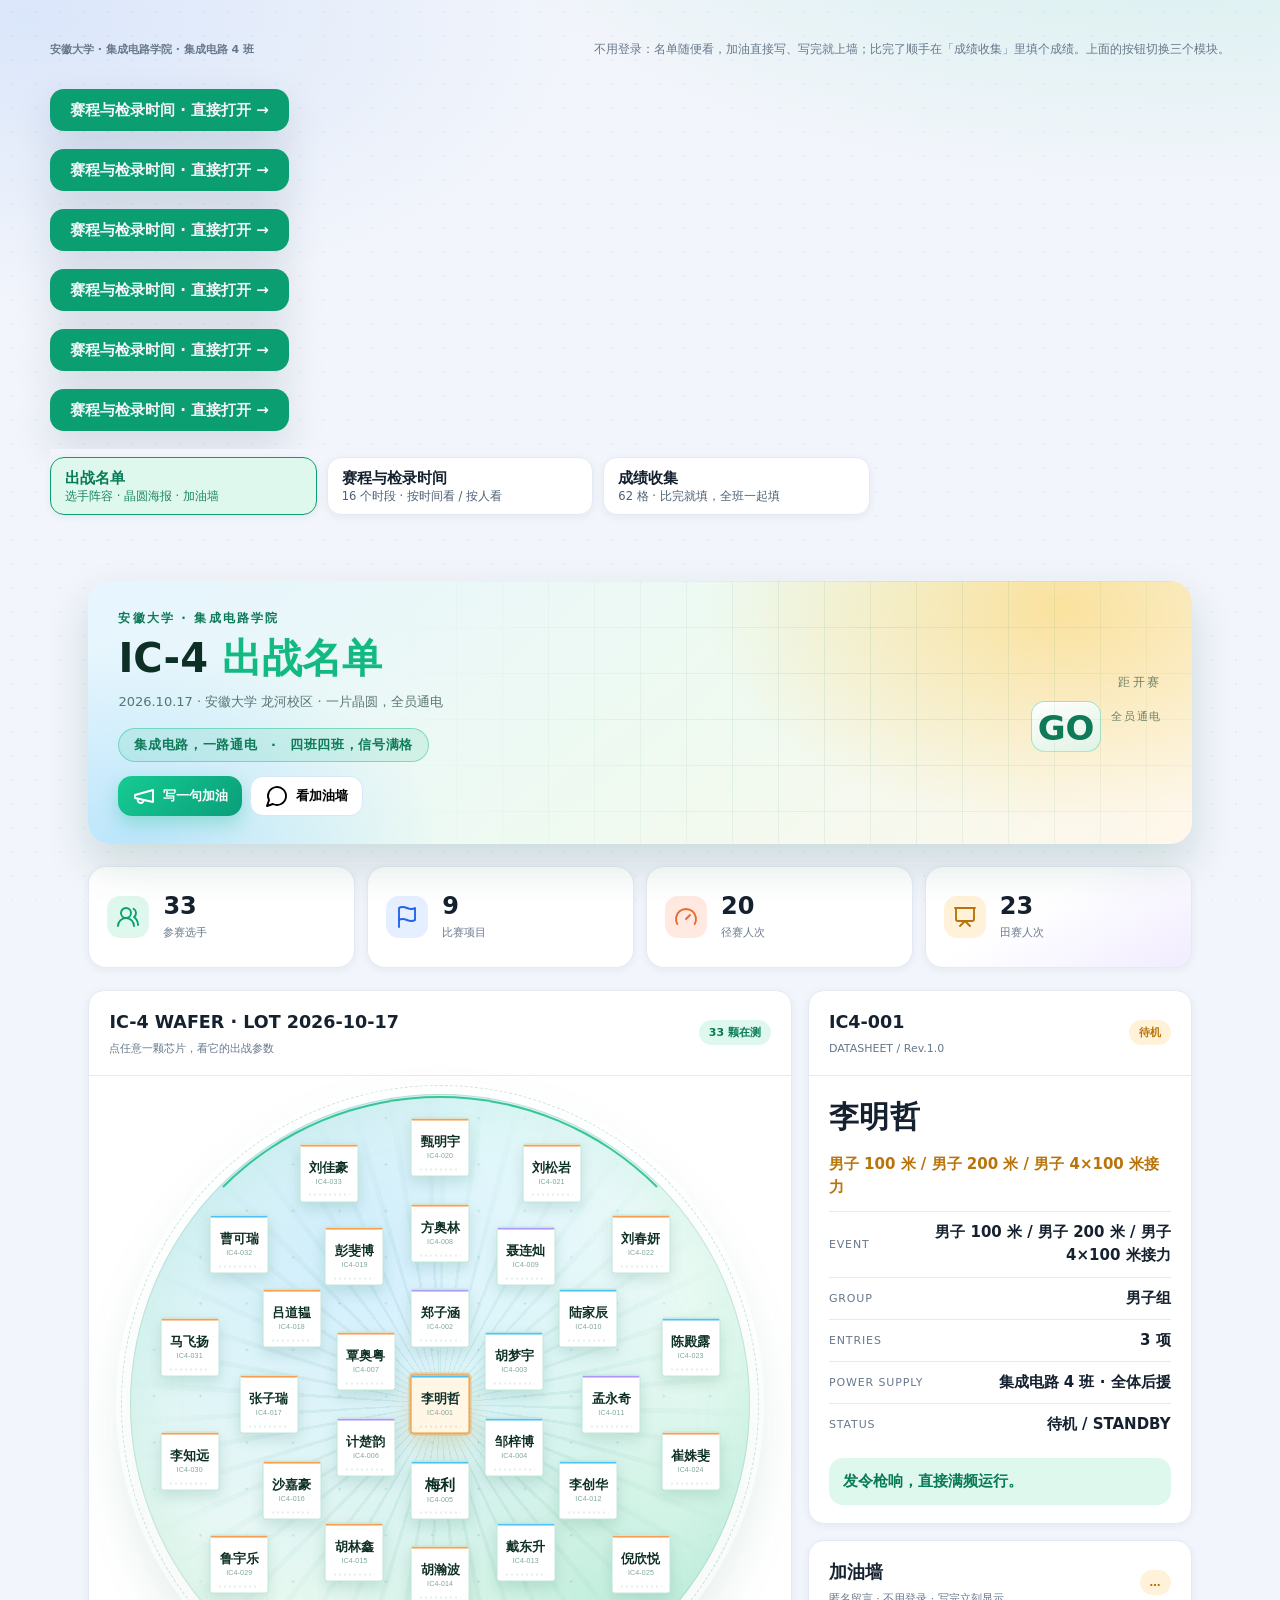
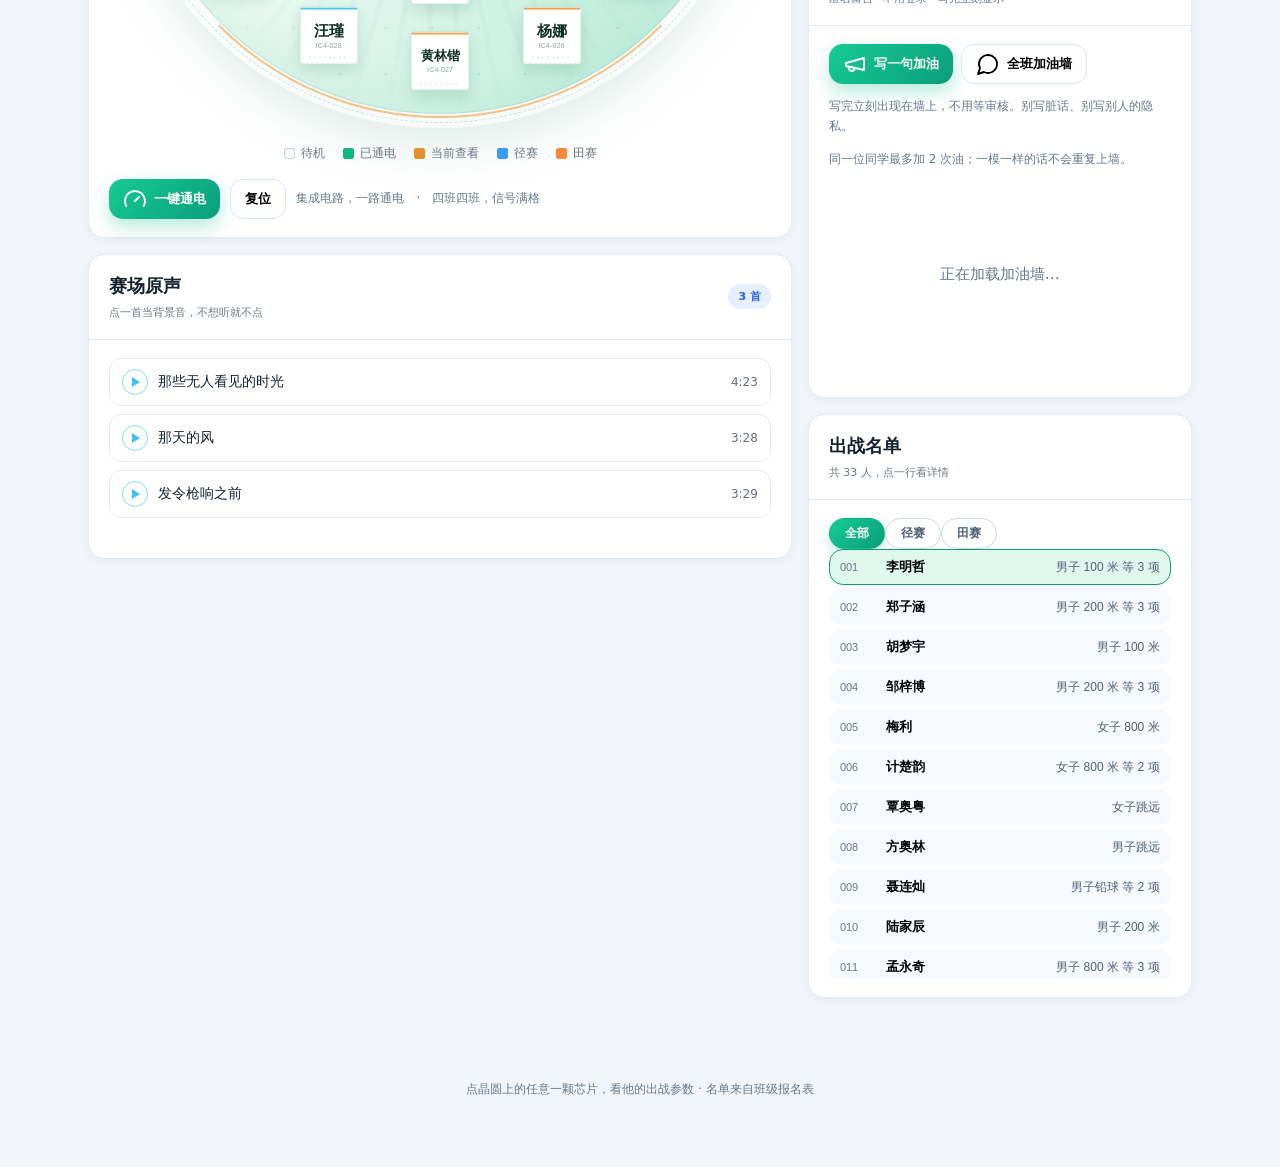
==== commit 7c79f011: "ic4-sports: fix results tab not auto-loading on #results deep link; bump asset version to 933452ce" ====
--- a/ic4-sports/index.html
+++ b/ic4-sports/index.html
@@ -12,7 +12,7 @@
     <meta property="og:description" content="出战名单、赛程与检录时间、开赛倒计时、匿名加油墙、赛场原声。" />
     <meta property="og:locale" content="zh_CN" />
     <link rel="icon" href="data:image/svg+xml,%3Csvg xmlns='http://www.w3.org/2000/svg' viewBox='0 0 64 64'%3E%3Crect width='64' height='64' rx='14' fill='%230f1720'/%3E%3Ccircle cx='32' cy='32' r='21' fill='none' stroke='%2338d39a' stroke-width='4'/%3E%3Ctext x='32' y='41' font-size='24' font-weight='700' font-family='system-ui,sans-serif' fill='%2338d39a' text-anchor='middle'%3E4%3C/text%3E%3C/svg%3E" />
-    <link rel="stylesheet" href="styles.css?v=05598f3f" />
+    <link rel="stylesheet" href="styles.css?v=933452ce" />
     <!--SC:STYLE:START-->
 <style id="sc-style">
 .module-switch{position:sticky;top:0;z-index:20;display:grid;grid-template-columns:repeat(auto-fit,minmax(150px,1fr));
@@ -151,6 +151,8 @@
         <p class="standalone-jump"><button type="button" class="ms-jump" data-tab="schedule">赛程与检录时间 · 直接打开 →</button></p>
         <p class="standalone-jump"><button type="button" class="ms-jump" data-tab="schedule">赛程与检录时间 · 直接打开 →</button></p>
         <p class="standalone-jump"><button type="button" class="ms-jump" data-tab="schedule">赛程与检录时间 · 直接打开 →</button></p>
+        <p class="standalone-jump"><button type="button" class="ms-jump" data-tab="schedule">赛程与检录时间 · 直接打开 →</button></p>
+        <p class="standalone-jump"><button type="button" class="ms-jump" data-tab="schedule">赛程与检录时间 · 直接打开 →</button></p>
       </div>
 
       <!--SC:SWITCH:START-->
@@ -516,7 +518,7 @@
   </div>
   <h3 id="sc-notes">注意事项<span>照秩序册摘录，只留和参赛有关的</span></h3>
   <ul class="sc-notes"><li>时间以秩序册为准；册中原话：「因实际情况有所不同，时间可能依据实际情况发生改动，一切具体时间以现场指令为准」。</li><li>田赛如果与径赛冲突：优先径赛，田赛资格保留，径赛结束后立即到田赛场地比赛。</li><li>参赛运动员必须携带本人学生证或校园卡，检录核验后方可参赛；比赛期间不许穿钉鞋，不准横穿跑道。</li><li>册中印刷的小错已在页面就地更正：男子铅球「吴道韫」应为「吕道韫」；男子 200 米「陆家宸」应为「陆家辰」；拔河名单「崔姝雯」应为「崔姝斐」；男子 200 米把李明哲的号码印成 W2001（与曹家豪重号），本页按 W2002 显示。号码簿最终以现场发放的号码布为准。</li></ul>
-  <p class="sc-foot">数据来自班级运动会秩序册 PDF（27 页）逐页提取，生成时间 2026-10-17 01:47。时间与分组如有临时调整，以现场裁判与广播为准。<br>也可以单独打开这一页：<a href="schedule.html">赛程单页版</a></p>
+  <p class="sc-foot">数据来自班级运动会秩序册 PDF（27 页）逐页提取，生成时间 2026-10-17 01:54。时间与分组如有临时调整，以现场裁判与广播为准。<br>也可以单独打开这一页：<a href="schedule.html">赛程单页版</a></p>
 </section>
 
 <script>
@@ -600,6 +602,17 @@
   var want = TABS.indexOf(hash) >= 0 ? hash : null;
   if (!want) { try { want = sessionStorage.getItem('ic4-module'); } catch (e) {} }
   showModule(TABS.indexOf(want) >= 0 ? want : 'roster', false);
+  // 成绩模块的脚本是 defer 的，上面这一句跑的时候它多半还没执行（window.IC4_RESULTS_UI 还不存在），
+  // 懒加载就不会触发。等 DOM 就绪后再切一次，这次就能读到数据。
+  // 注意要按「当前实际显示的是哪一格」再切，不能拿解析期的 want 覆盖（万一同一个 tick 里有人点过按钮）。
+  document.addEventListener('DOMContentLoaded', function () {
+    var cur = 'roster';
+    if (shell) {
+      if (shell.classList.contains('mod-schedule')) cur = 'schedule';
+      else if (shell.classList.contains('mod-results')) cur = 'results';
+    }
+    showModule(cur, false);
+  });
 })();
 </script>
 
@@ -1162,7 +1175,7 @@
       <span class="rs-state">还没填</span>
     </div>
   </article>
-  <p class="rs-foot">一共 62 格（每人每项一格）。成绩存在班级站自己的数据库里（和加油墙同一套，独立分区），本页只收成绩与名次；填错就直接改，只有最新的那条会显示。数据生成时间 2026-10-17 01:47。</p>
+  <p class="rs-foot">一共 62 格（每人每项一格）。成绩存在班级站自己的数据库里（和加油墙同一套，独立分区），本页只收成绩与名次；填错就直接改，只有最新的那条会显示。数据生成时间 2026-10-17 01:54。</p>
 </section>
 <!--SC:RESULTS:END-->
 
@@ -1175,14 +1188,14 @@
       </div>
     </noscript>
 
-    <script src="assets/icons.js?v=05598f3f"></script>
-    <script src="config.js?v=05598f3f"></script>
-    <script src="data.js?v=05598f3f"></script>
-    <script src="cheer-api.js?v=05598f3f"></script>
-    <script src="app.js?v=05598f3f" defer></script>
+    <script src="assets/icons.js?v=933452ce"></script>
+    <script src="config.js?v=933452ce"></script>
+    <script src="data.js?v=933452ce"></script>
+    <script src="cheer-api.js?v=933452ce"></script>
+    <script src="app.js?v=933452ce" defer></script>
   <!--SC:SCRIPTS:START-->
-<script src="results-api.js?v=05598f3f"></script>
-<script src="results.js?v=05598f3f" defer></script>
+<script src="results-api.js?v=933452ce"></script>
+<script src="results.js?v=933452ce" defer></script>
 <!--SC:SCRIPTS:END-->
   </body>
 </html>
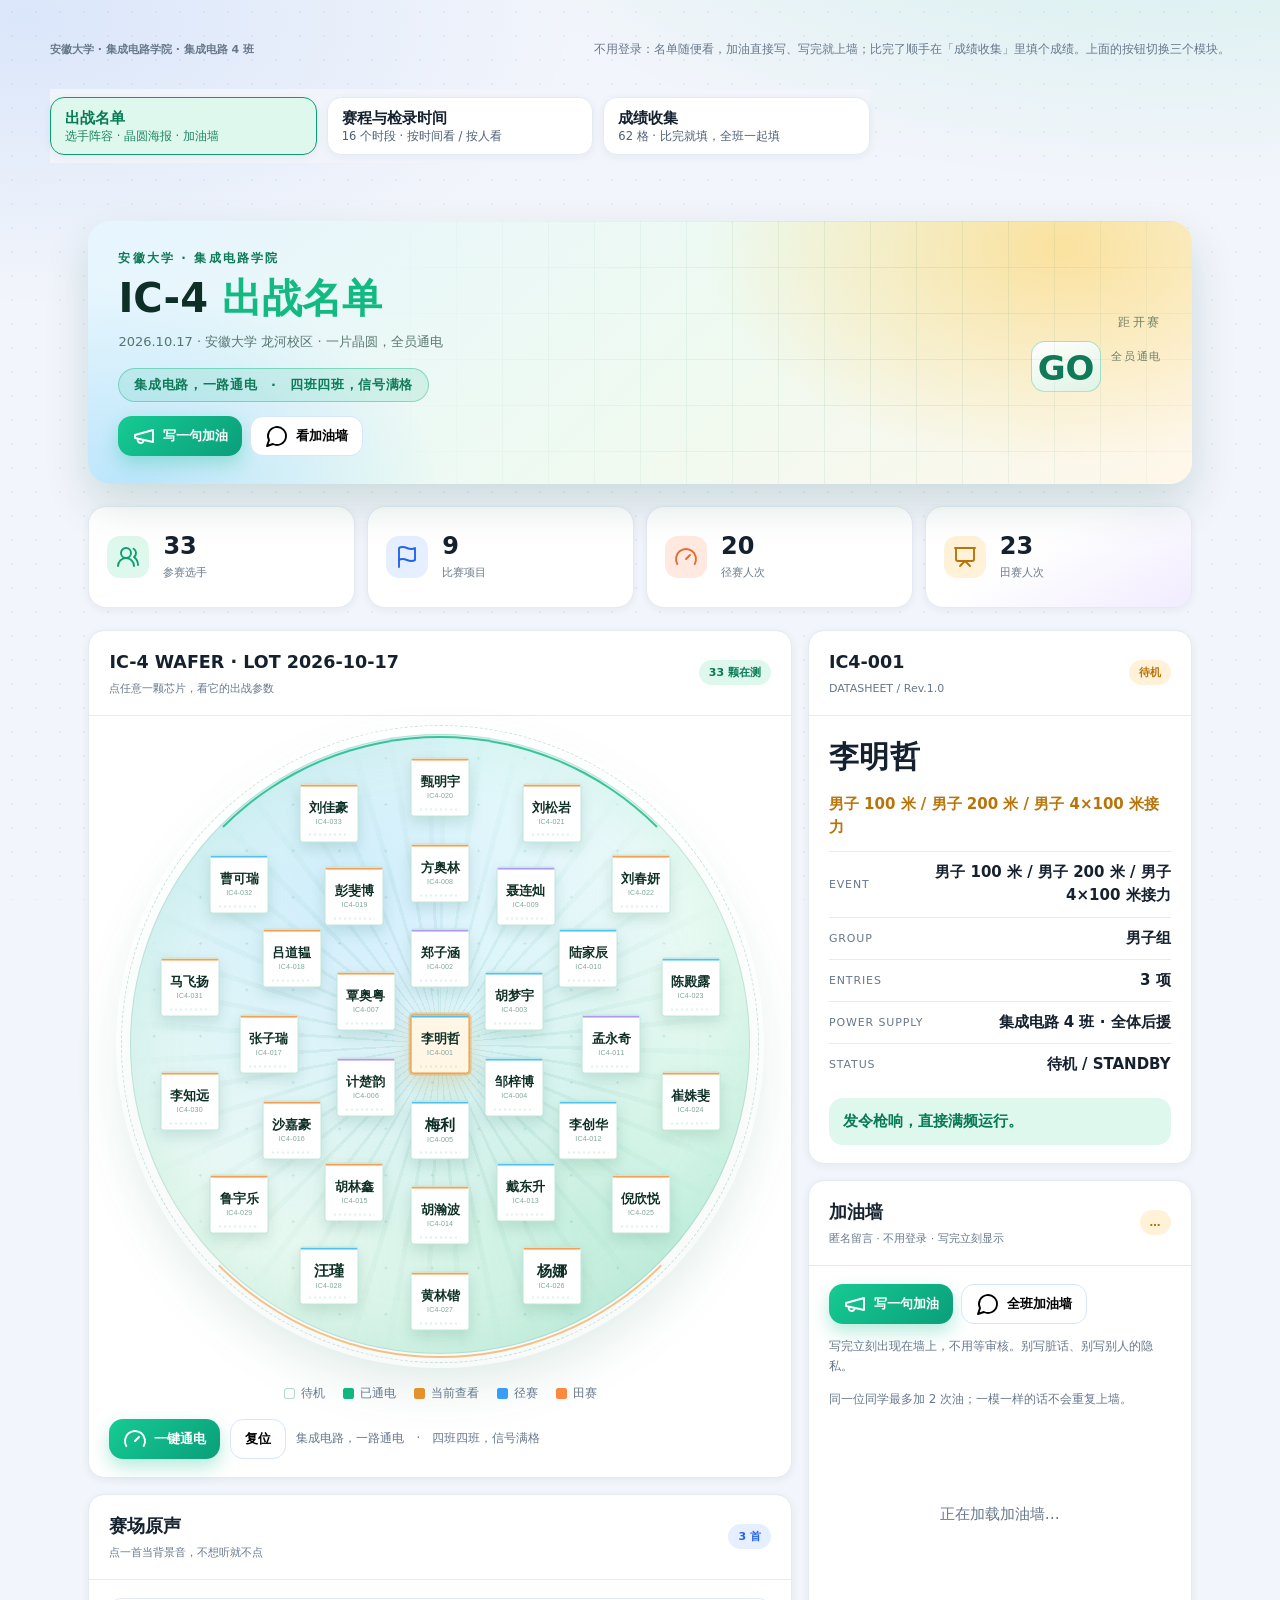
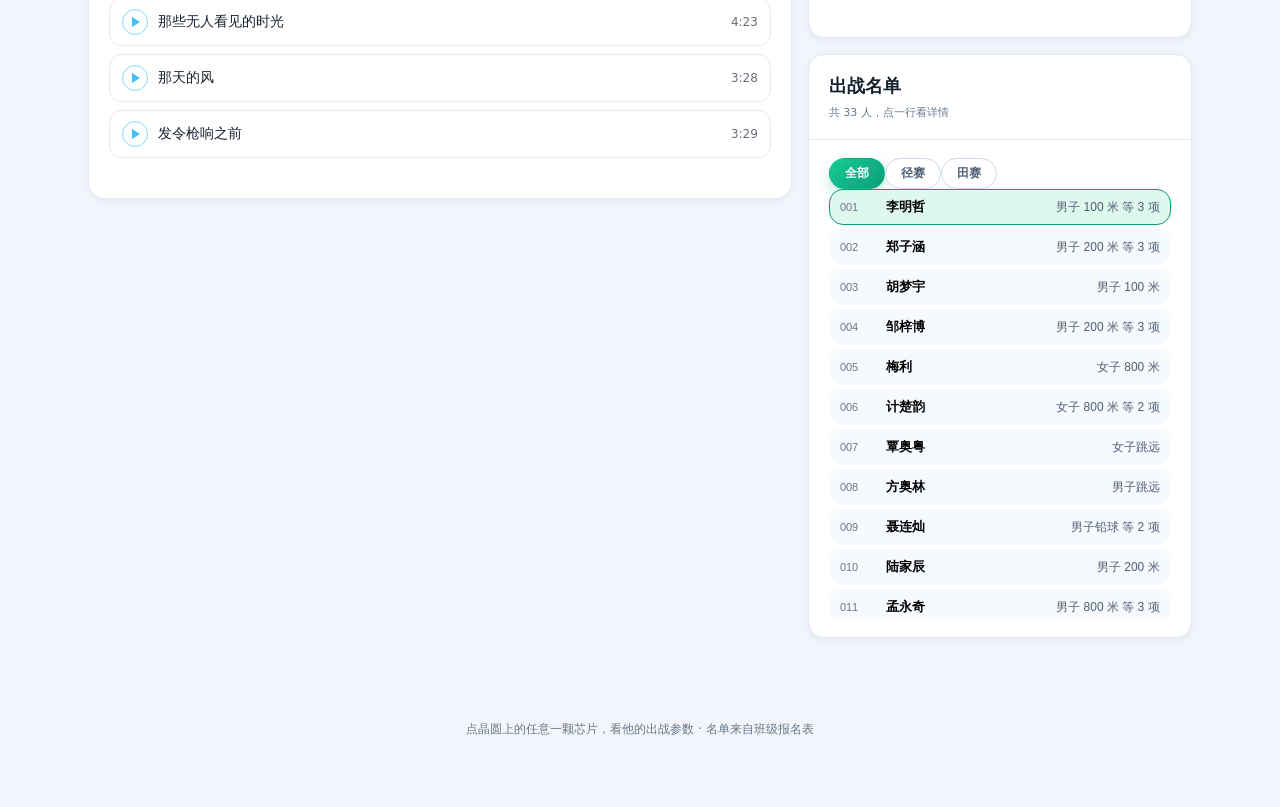
==== commit cb015e5c: "ic4-sports: remove duplicated green jump buttons (6x) from page header; keep only the three module t" ====
--- a/ic4-sports/index.html
+++ b/ic4-sports/index.html
@@ -26,13 +26,6 @@
 .module-switch .ms-btn span{font-size:11.5px;font-weight:500;color:var(--ink-soft)}
 .module-switch .ms-btn[aria-selected="true"]{border-color:var(--primary);background:var(--primary-soft);color:var(--primary-strong)}
 .module-switch .ms-btn[aria-selected="true"] span{color:var(--primary-strong);opacity:.9}
-.standalone-jump{flex-basis:100%;margin:10px 0 0}
-.ms-jump{display:inline-flex;align-items:center;gap:8px;padding:12px 20px;border:0;border-radius:var(--radius);
-  background:var(--primary);color:var(--page);font-family:inherit;font-size:15px;font-weight:800;line-height:1.2;
-  cursor:pointer;box-shadow:var(--shadow-md);transition:background .15s}
-.ms-jump:hover{background:var(--primary-strong)}
-.standalone-shell.mod-schedule .standalone-jump{display:none}
-.standalone-shell.mod-results .standalone-jump{display:none}
 .standalone-shell.mod-roster #schedule,.standalone-shell.mod-roster #results{display:none}
 .standalone-shell.mod-schedule #app,.standalone-shell.mod-schedule #results{display:none}
 .standalone-shell.mod-results #app,.standalone-shell.mod-results #schedule{display:none}
@@ -147,12 +140,6 @@
       <div class="standalone-bar">
         <p class="eyebrow">安徽大学 · 集成电路学院 · 集成电路 4 班</p>
         <p class="standalone-note">不用登录：名单随便看，加油直接写、写完就上墙；比完了顺手在「成绩收集」里填个成绩。上面的按钮切换三个模块。</p>
-        <p class="standalone-jump"><button type="button" class="ms-jump" data-tab="schedule">赛程与检录时间 · 直接打开 →</button></p>
-        <p class="standalone-jump"><button type="button" class="ms-jump" data-tab="schedule">赛程与检录时间 · 直接打开 →</button></p>
-        <p class="standalone-jump"><button type="button" class="ms-jump" data-tab="schedule">赛程与检录时间 · 直接打开 →</button></p>
-        <p class="standalone-jump"><button type="button" class="ms-jump" data-tab="schedule">赛程与检录时间 · 直接打开 →</button></p>
-        <p class="standalone-jump"><button type="button" class="ms-jump" data-tab="schedule">赛程与检录时间 · 直接打开 →</button></p>
-        <p class="standalone-jump"><button type="button" class="ms-jump" data-tab="schedule">赛程与检录时间 · 直接打开 →</button></p>
       </div>
 
       <!--SC:SWITCH:START-->
@@ -518,7 +505,7 @@
   </div>
   <h3 id="sc-notes">注意事项<span>照秩序册摘录，只留和参赛有关的</span></h3>
   <ul class="sc-notes"><li>时间以秩序册为准；册中原话：「因实际情况有所不同，时间可能依据实际情况发生改动，一切具体时间以现场指令为准」。</li><li>田赛如果与径赛冲突：优先径赛，田赛资格保留，径赛结束后立即到田赛场地比赛。</li><li>参赛运动员必须携带本人学生证或校园卡，检录核验后方可参赛；比赛期间不许穿钉鞋，不准横穿跑道。</li><li>册中印刷的小错已在页面就地更正：男子铅球「吴道韫」应为「吕道韫」；男子 200 米「陆家宸」应为「陆家辰」；拔河名单「崔姝雯」应为「崔姝斐」；男子 200 米把李明哲的号码印成 W2001（与曹家豪重号），本页按 W2002 显示。号码簿最终以现场发放的号码布为准。</li></ul>
-  <p class="sc-foot">数据来自班级运动会秩序册 PDF（27 页）逐页提取，生成时间 2026-10-17 01:54。时间与分组如有临时调整，以现场裁判与广播为准。<br>也可以单独打开这一页：<a href="schedule.html">赛程单页版</a></p>
+  <p class="sc-foot">数据来自班级运动会秩序册 PDF（27 页）逐页提取，生成时间 2026-10-17 02:01。时间与分组如有临时调整，以现场裁判与广播为准。<br>也可以单独打开这一页：<a href="schedule.html">赛程单页版</a></p>
 </section>
 
 <script>
@@ -589,15 +576,6 @@
   modBtns.forEach(function (b) {
     b.addEventListener('click', function () { showModule(b.getAttribute('data-tab'), true); });
   });
-  // 顶部那颗绿色大按钮、以及提示里的直通车链接，都走同一套切换（只在页头范围内找，别碰站内其它按钮）
-  var jumpers = [].slice.call(document.querySelectorAll('.standalone-bar [data-tab], .module-switch [data-tab]'));
-  jumpers.forEach(function (el) {
-    if (el.className && String(el.className).indexOf('ms-btn') >= 0) return;
-    el.addEventListener('click', function (ev) {
-      if (el.tagName === 'A') ev.preventDefault();
-      showModule(el.getAttribute('data-tab'), true);
-    });
-  });
   var hash = location.hash.replace('#', '');
   var want = TABS.indexOf(hash) >= 0 ? hash : null;
   if (!want) { try { want = sessionStorage.getItem('ic4-module'); } catch (e) {} }
@@ -1175,7 +1153,7 @@
       <span class="rs-state">还没填</span>
     </div>
   </article>
-  <p class="rs-foot">一共 62 格（每人每项一格）。成绩存在班级站自己的数据库里（和加油墙同一套，独立分区），本页只收成绩与名次；填错就直接改，只有最新的那条会显示。数据生成时间 2026-10-17 01:54。</p>
+  <p class="rs-foot">一共 62 格（每人每项一格）。成绩存在班级站自己的数据库里（和加油墙同一套，独立分区），本页只收成绩与名次；填错就直接改，只有最新的那条会显示。数据生成时间 2026-10-17 02:01。</p>
 </section>
 <!--SC:RESULTS:END-->
 
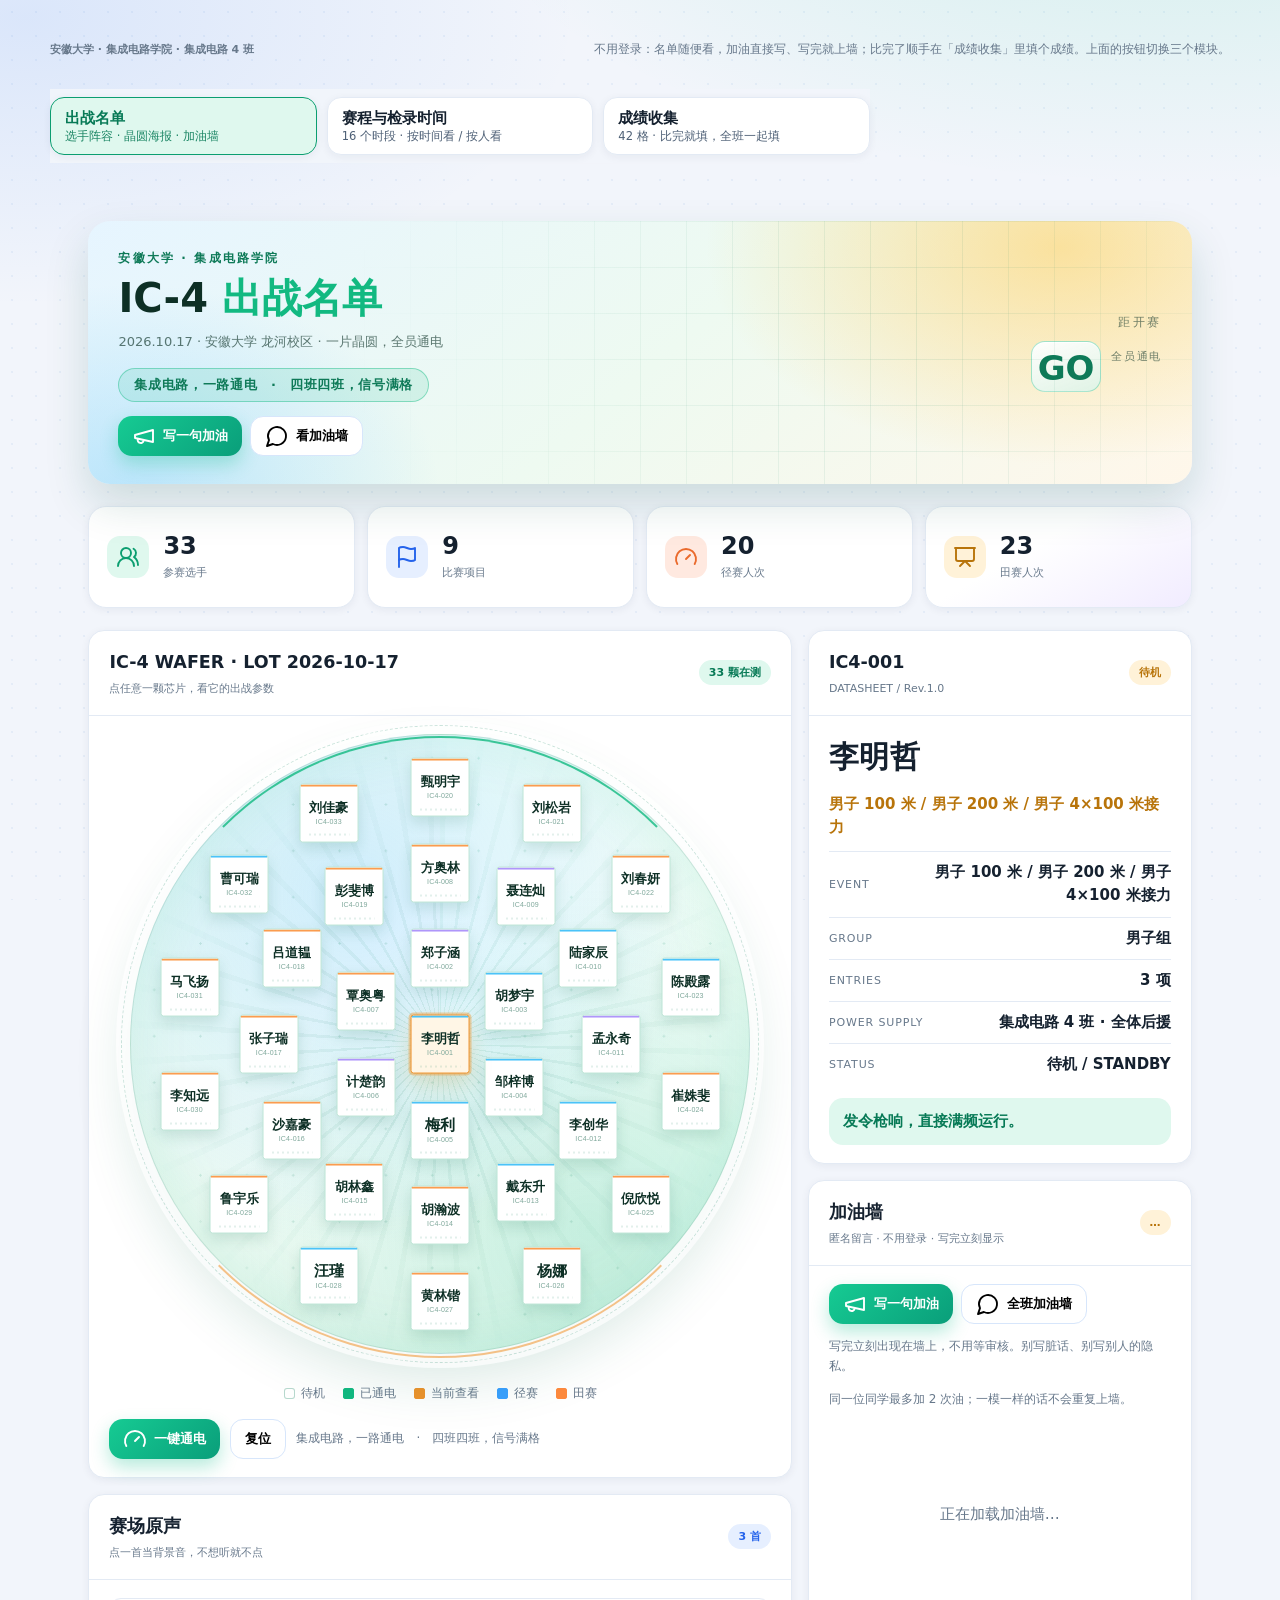
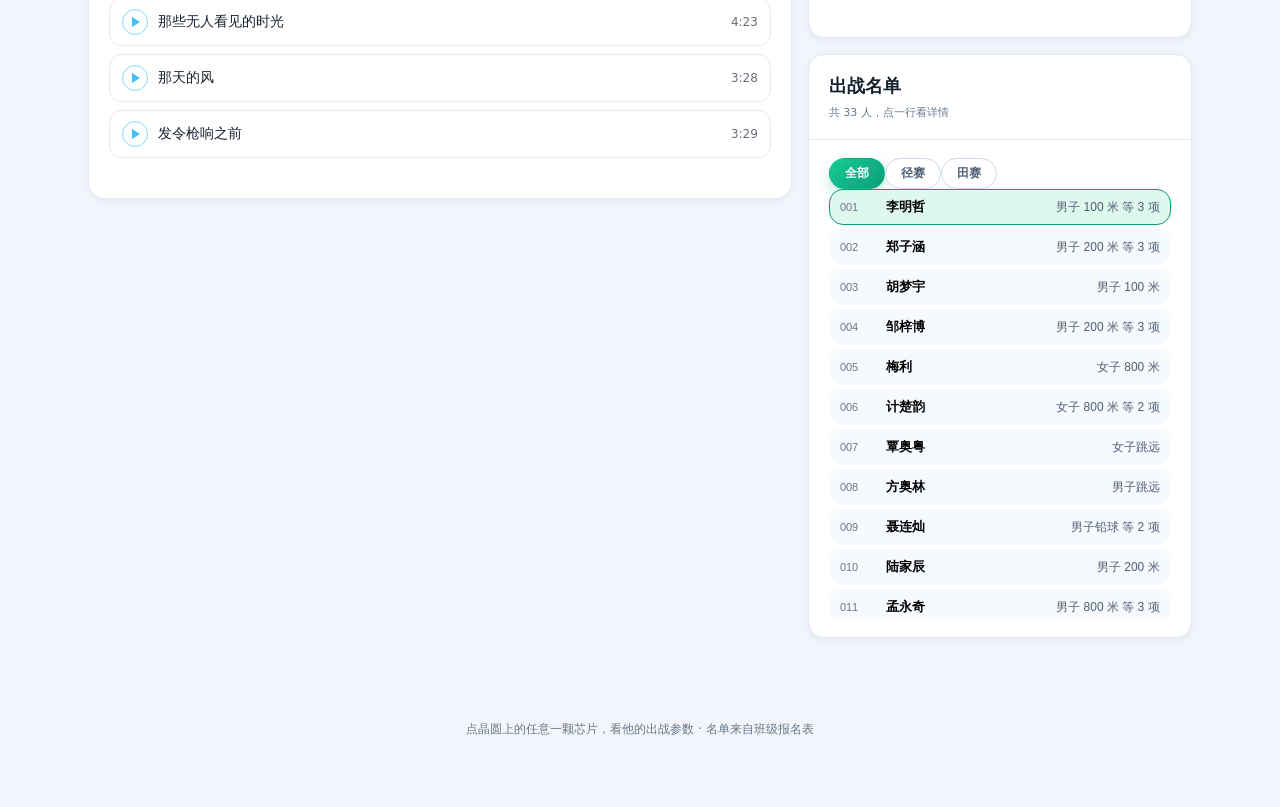
==== commit 86f65d3a: "ic4-sports：成绩收集按「个人项目每人一格、团体项目全队一格」重排（42 格）+ 修 #results 直达不加载 + 版本号 a72c6c8b" ====
--- a/ic4-sports/index.html
+++ b/ic4-sports/index.html
@@ -12,7 +12,7 @@
     <meta property="og:description" content="出战名单、赛程与检录时间、开赛倒计时、匿名加油墙、赛场原声。" />
     <meta property="og:locale" content="zh_CN" />
     <link rel="icon" href="data:image/svg+xml,%3Csvg xmlns='http://www.w3.org/2000/svg' viewBox='0 0 64 64'%3E%3Crect width='64' height='64' rx='14' fill='%230f1720'/%3E%3Ccircle cx='32' cy='32' r='21' fill='none' stroke='%2338d39a' stroke-width='4'/%3E%3Ctext x='32' y='41' font-size='24' font-weight='700' font-family='system-ui,sans-serif' fill='%2338d39a' text-anchor='middle'%3E4%3C/text%3E%3C/svg%3E" />
-    <link rel="stylesheet" href="styles.css?v=933452ce" />
+    <link rel="stylesheet" href="styles.css?v=a72c6c8b" />
     <!--SC:STYLE:START-->
 <style id="sc-style">
 .module-switch{position:sticky;top:0;z-index:20;display:grid;grid-template-columns:repeat(auto-fit,minmax(150px,1fr));
@@ -54,6 +54,8 @@
 #results .rs-row:first-of-type{border-top:0}
 #results .rs-name{font-weight:800;font-size:15px;color:var(--ink)}
 #results .rs-row[data-filled="1"] .rs-name{color:var(--primary-strong)}
+#results .rs-row.rs-team{grid-template-columns:minmax(118px,190px) 1fr}
+#results .rs-mates{display:block;margin-top:3px;font-size:11.5px;font-weight:500;line-height:1.5;color:var(--ink-faint)}
 #results .rs-fields{display:grid;grid-template-columns:1.1fr .9fr;gap:8px;min-width:0}
 #results .rs-row input{padding:9px 10px;border-radius:10px;border:1px solid var(--line);background:var(--page);
   color:var(--ink);font-size:14.5px;font-family:inherit;min-width:0;width:100%}
@@ -146,7 +148,7 @@
 <nav class="module-switch" role="tablist" aria-label="页面模块">
   <button type="button" class="ms-btn" role="tab" aria-selected="true" data-tab="roster">出战名单<span>选手阵容 · 晶圆海报 · 加油墙</span></button>
   <button type="button" class="ms-btn" role="tab" aria-selected="false" data-tab="schedule">赛程与检录时间<span>16 个时段 · 按时间看 / 按人看</span></button>
-  <button type="button" class="ms-btn" role="tab" aria-selected="false" data-tab="results">成绩收集<span>62 格 · 比完就填，全班一起填</span></button>
+  <button type="button" class="ms-btn" role="tab" aria-selected="false" data-tab="results">成绩收集<span>42 格 · 比完就填，全班一起填</span></button>
 </nav>
 <!--SC:SWITCH:END-->
 
@@ -505,7 +507,7 @@
   </div>
   <h3 id="sc-notes">注意事项<span>照秩序册摘录，只留和参赛有关的</span></h3>
   <ul class="sc-notes"><li>时间以秩序册为准；册中原话：「因实际情况有所不同，时间可能依据实际情况发生改动，一切具体时间以现场指令为准」。</li><li>田赛如果与径赛冲突：优先径赛，田赛资格保留，径赛结束后立即到田赛场地比赛。</li><li>参赛运动员必须携带本人学生证或校园卡，检录核验后方可参赛；比赛期间不许穿钉鞋，不准横穿跑道。</li><li>册中印刷的小错已在页面就地更正：男子铅球「吴道韫」应为「吕道韫」；男子 200 米「陆家宸」应为「陆家辰」；拔河名单「崔姝雯」应为「崔姝斐」；男子 200 米把李明哲的号码印成 W2001（与曹家豪重号），本页按 W2002 显示。号码簿最终以现场发放的号码布为准。</li></ul>
-  <p class="sc-foot">数据来自班级运动会秩序册 PDF（27 页）逐页提取，生成时间 2026-10-17 02:01。时间与分组如有临时调整，以现场裁判与广播为准。<br>也可以单独打开这一页：<a href="schedule.html">赛程单页版</a></p>
+  <p class="sc-foot">数据来自班级运动会秩序册 PDF（27 页）逐页提取，生成时间 2026-10-17 02:06。时间与分组如有临时调整，以现场裁判与广播为准。<br>也可以单独打开这一页：<a href="schedule.html">赛程单页版</a></p>
 </section>
 
 <script>
@@ -600,7 +602,7 @@
 <section id="results" aria-label="集成电路 4 班运动会成绩收集">
   <p class="rs-kicker">比赛结束就填 · 全班一起填</p>
   <h2 class="rs-title">成绩收集</h2>
-  <p class="rs-sub">谁的项目比完了，就在那一行填「成绩」和「名次」（填一个就行），离开输入框会自动保存。不用登录，填完全班都看得见；填错了直接改，页面显示最新那条，改过几次也会标出来。</p>
+  <p class="rs-sub">谁的项目比完了，就在那一行填「成绩」和「名次」（填一个就行），离开输入框会自动保存。个人项目每人一格；<b>接力、拔河这类团体项目全队共一格，一个人代表填一次就够了</b>。不用登录，填完全班都看得见；填错了直接改，页面显示最新那条，改过几次也会标出来。</p>
   <div class="rs-tools">
     <input id="rs-q" type="search" placeholder="搜名字或项目，比如：吕道韫 / 铅球" autocomplete="off">
     <label class="rs-chk"><input id="rs-unfilled" type="checkbox"> 只看还没填的</label>
@@ -961,199 +963,39 @@
   </article>
   <p class="rs-half">下午</p>
   <article class="rs-ev" data-event="女子4×100米">
-    <h3>女子4×100米<span>13:35 检录 · 14:00 开赛</span></h3>
-    <div class="rs-row" data-name="刘春妍" data-event="女子4×100米" data-slot="13:35" data-ekey="2358e8b6" data-nkey="c" data-filled="0">
-      <span class="rs-name">刘春妍</span>
-      <span class="rs-fields">
-        <input class="rs-result" type="text" autocomplete="off" placeholder="成绩，如 13.24 / 1.42m" aria-label="刘春妍 女子4×100米 的成绩">
-        <input class="rs-rank" type="text" autocomplete="off" placeholder="名次，如 第 3 名" aria-label="刘春妍 女子4×100米 的名次">
-      </span>
-      <span class="rs-state">还没填</span>
-    </div>
-    <div class="rs-row" data-name="覃奥粤" data-event="女子4×100米" data-slot="13:35" data-ekey="2358e8b6" data-nkey="e" data-filled="0">
-      <span class="rs-name">覃奥粤</span>
-      <span class="rs-fields">
-        <input class="rs-result" type="text" autocomplete="off" placeholder="成绩，如 13.24 / 1.42m" aria-label="覃奥粤 女子4×100米 的成绩">
-        <input class="rs-rank" type="text" autocomplete="off" placeholder="名次，如 第 3 名" aria-label="覃奥粤 女子4×100米 的名次">
-      </span>
-      <span class="rs-state">还没填</span>
-    </div>
-    <div class="rs-row" data-name="曹文萱" data-event="女子4×100米" data-slot="13:35" data-ekey="2358e8b6" data-nkey="w" data-filled="0">
-      <span class="rs-name">曹文萱</span>
-      <span class="rs-fields">
-        <input class="rs-result" type="text" autocomplete="off" placeholder="成绩，如 13.24 / 1.42m" aria-label="曹文萱 女子4×100米 的成绩">
-        <input class="rs-rank" type="text" autocomplete="off" placeholder="名次，如 第 3 名" aria-label="曹文萱 女子4×100米 的名次">
-      </span>
-      <span class="rs-state">还没填</span>
-    </div>
-    <div class="rs-row" data-name="王思语" data-event="女子4×100米" data-slot="13:35" data-ekey="2358e8b6" data-nkey="x" data-filled="0">
-      <span class="rs-name">王思语</span>
-      <span class="rs-fields">
-        <input class="rs-result" type="text" autocomplete="off" placeholder="成绩，如 13.24 / 1.42m" aria-label="王思语 女子4×100米 的成绩">
-        <input class="rs-rank" type="text" autocomplete="off" placeholder="名次，如 第 3 名" aria-label="王思语 女子4×100米 的名次">
+    <h3>女子4×100米<span>13:35 检录 · 14:00 开赛 · 团体项目，全队填一格</span></h3>
+    <div class="rs-row rs-team" data-name="集成电路 4 班" data-event="女子4×100米" data-slot="13:35" data-ekey="2358e8b6" data-nkey="tm" data-filled="0" data-mates="刘春妍、覃奥粤、曹文萱、王思语">
+      <span class="rs-name">集成电路 4 班<span class="rs-mates">成员：刘春妍、覃奥粤、曹文萱、王思语</span></span>
+      <span class="rs-fields">
+        <input class="rs-result" type="text" autocomplete="off" placeholder="成绩，如 57.32" aria-label="集成电路 4 班 女子4×100米 的成绩">
+        <input class="rs-rank" type="text" autocomplete="off" placeholder="名次，如 第 3 名" aria-label="集成电路 4 班 女子4×100米 的名次">
       </span>
       <span class="rs-state">还没填</span>
     </div>
   </article>
   <article class="rs-ev" data-event="男子4×100米">
-    <h3>男子4×100米<span>13:55 检录 · 14:20 开赛</span></h3>
-    <div class="rs-row" data-name="李明哲" data-event="男子4×100米" data-slot="13:55" data-ekey="7dbe9673" data-nkey="3" data-filled="0">
-      <span class="rs-name">李明哲</span>
-      <span class="rs-fields">
-        <input class="rs-result" type="text" autocomplete="off" placeholder="成绩，如 13.24 / 1.42m" aria-label="李明哲 男子4×100米 的成绩">
-        <input class="rs-rank" type="text" autocomplete="off" placeholder="名次，如 第 3 名" aria-label="李明哲 男子4×100米 的名次">
-      </span>
-      <span class="rs-state">还没填</span>
-    </div>
-    <div class="rs-row" data-name="邹梓博" data-event="男子4×100米" data-slot="13:55" data-ekey="7dbe9673" data-nkey="n" data-filled="0">
-      <span class="rs-name">邹梓博</span>
-      <span class="rs-fields">
-        <input class="rs-result" type="text" autocomplete="off" placeholder="成绩，如 13.24 / 1.42m" aria-label="邹梓博 男子4×100米 的成绩">
-        <input class="rs-rank" type="text" autocomplete="off" placeholder="名次，如 第 3 名" aria-label="邹梓博 男子4×100米 的名次">
-      </span>
-      <span class="rs-state">还没填</span>
-    </div>
-    <div class="rs-row" data-name="戴东升" data-event="男子4×100米" data-slot="13:55" data-ekey="7dbe9673" data-nkey="y" data-filled="0">
-      <span class="rs-name">戴东升</span>
-      <span class="rs-fields">
-        <input class="rs-result" type="text" autocomplete="off" placeholder="成绩，如 13.24 / 1.42m" aria-label="戴东升 男子4×100米 的成绩">
-        <input class="rs-rank" type="text" autocomplete="off" placeholder="名次，如 第 3 名" aria-label="戴东升 男子4×100米 的名次">
-      </span>
-      <span class="rs-state">还没填</span>
-    </div>
-    <div class="rs-row" data-name="李创华" data-event="男子4×100米" data-slot="13:55" data-ekey="7dbe9673" data-nkey="z" data-filled="0">
-      <span class="rs-name">李创华</span>
-      <span class="rs-fields">
-        <input class="rs-result" type="text" autocomplete="off" placeholder="成绩，如 13.24 / 1.42m" aria-label="李创华 男子4×100米 的成绩">
-        <input class="rs-rank" type="text" autocomplete="off" placeholder="名次，如 第 3 名" aria-label="李创华 男子4×100米 的名次">
+    <h3>男子4×100米<span>13:55 检录 · 14:20 开赛 · 团体项目，全队填一格</span></h3>
+    <div class="rs-row rs-team" data-name="集成电路 4 班" data-event="男子4×100米" data-slot="13:55" data-ekey="7dbe9673" data-nkey="tm" data-filled="0" data-mates="李明哲、邹梓博、戴东升、李创华">
+      <span class="rs-name">集成电路 4 班<span class="rs-mates">成员：李明哲、邹梓博、戴东升、李创华</span></span>
+      <span class="rs-fields">
+        <input class="rs-result" type="text" autocomplete="off" placeholder="成绩，如 57.32" aria-label="集成电路 4 班 男子4×100米 的成绩">
+        <input class="rs-rank" type="text" autocomplete="off" placeholder="名次，如 第 3 名" aria-label="集成电路 4 班 男子4×100米 的名次">
       </span>
       <span class="rs-state">还没填</span>
     </div>
   </article>
   <article class="rs-ev" data-event="拔河">
-    <h3>拔河<span>14:20 检录 · 14:40 开赛</span></h3>
-    <div class="rs-row" data-name="刘松岩" data-event="拔河" data-slot="14:20" data-ekey="ac3f2c52" data-nkey="5" data-filled="0">
-      <span class="rs-name">刘松岩</span>
-      <span class="rs-fields">
-        <input class="rs-result" type="text" autocomplete="off" placeholder="成绩，如 13.24 / 1.42m" aria-label="刘松岩 拔河 的成绩">
-        <input class="rs-rank" type="text" autocomplete="off" placeholder="名次，如 第 3 名" aria-label="刘松岩 拔河 的名次">
-      </span>
-      <span class="rs-state">还没填</span>
-    </div>
-    <div class="rs-row" data-name="计楚韵" data-event="拔河" data-slot="14:20" data-ekey="ac3f2c52" data-nkey="7" data-filled="0">
-      <span class="rs-name">计楚韵</span>
-      <span class="rs-fields">
-        <input class="rs-result" type="text" autocomplete="off" placeholder="成绩，如 13.24 / 1.42m" aria-label="计楚韵 拔河 的成绩">
-        <input class="rs-rank" type="text" autocomplete="off" placeholder="名次，如 第 3 名" aria-label="计楚韵 拔河 的名次">
-      </span>
-      <span class="rs-state">还没填</span>
-    </div>
-    <div class="rs-row" data-name="郑子涵" data-event="拔河" data-slot="14:20" data-ekey="ac3f2c52" data-nkey="a" data-filled="0">
-      <span class="rs-name">郑子涵</span>
-      <span class="rs-fields">
-        <input class="rs-result" type="text" autocomplete="off" placeholder="成绩，如 13.24 / 1.42m" aria-label="郑子涵 拔河 的成绩">
-        <input class="rs-rank" type="text" autocomplete="off" placeholder="名次，如 第 3 名" aria-label="郑子涵 拔河 的名次">
-      </span>
-      <span class="rs-state">还没填</span>
-    </div>
-    <div class="rs-row" data-name="倪欣悦" data-event="拔河" data-slot="14:20" data-ekey="ac3f2c52" data-nkey="b" data-filled="0">
-      <span class="rs-name">倪欣悦</span>
-      <span class="rs-fields">
-        <input class="rs-result" type="text" autocomplete="off" placeholder="成绩，如 13.24 / 1.42m" aria-label="倪欣悦 拔河 的成绩">
-        <input class="rs-rank" type="text" autocomplete="off" placeholder="名次，如 第 3 名" aria-label="倪欣悦 拔河 的名次">
-      </span>
-      <span class="rs-state">还没填</span>
-    </div>
-    <div class="rs-row" data-name="崔姝斐" data-event="拔河" data-slot="14:20" data-ekey="ac3f2c52" data-nkey="d" data-filled="0">
-      <span class="rs-name">崔姝斐</span>
-      <span class="rs-fields">
-        <input class="rs-result" type="text" autocomplete="off" placeholder="成绩，如 13.24 / 1.42m" aria-label="崔姝斐 拔河 的成绩">
-        <input class="rs-rank" type="text" autocomplete="off" placeholder="名次，如 第 3 名" aria-label="崔姝斐 拔河 的名次">
-      </span>
-      <span class="rs-state">还没填</span>
-    </div>
-    <div class="rs-row" data-name="张子瑞" data-event="拔河" data-slot="14:20" data-ekey="ac3f2c52" data-nkey="h" data-filled="0">
-      <span class="rs-name">张子瑞</span>
-      <span class="rs-fields">
-        <input class="rs-result" type="text" autocomplete="off" placeholder="成绩，如 13.24 / 1.42m" aria-label="张子瑞 拔河 的成绩">
-        <input class="rs-rank" type="text" autocomplete="off" placeholder="名次，如 第 3 名" aria-label="张子瑞 拔河 的名次">
-      </span>
-      <span class="rs-state">还没填</span>
-    </div>
-    <div class="rs-row" data-name="聂连灿" data-event="拔河" data-slot="14:20" data-ekey="ac3f2c52" data-nkey="k" data-filled="0">
-      <span class="rs-name">聂连灿</span>
-      <span class="rs-fields">
-        <input class="rs-result" type="text" autocomplete="off" placeholder="成绩，如 13.24 / 1.42m" aria-label="聂连灿 拔河 的成绩">
-        <input class="rs-rank" type="text" autocomplete="off" placeholder="名次，如 第 3 名" aria-label="聂连灿 拔河 的名次">
-      </span>
-      <span class="rs-state">还没填</span>
-    </div>
-    <div class="rs-row" data-name="方奥林" data-event="拔河" data-slot="14:20" data-ekey="ac3f2c52" data-nkey="q" data-filled="0">
-      <span class="rs-name">方奥林</span>
-      <span class="rs-fields">
-        <input class="rs-result" type="text" autocomplete="off" placeholder="成绩，如 13.24 / 1.42m" aria-label="方奥林 拔河 的成绩">
-        <input class="rs-rank" type="text" autocomplete="off" placeholder="名次，如 第 3 名" aria-label="方奥林 拔河 的名次">
-      </span>
-      <span class="rs-state">还没填</span>
-    </div>
-    <div class="rs-row" data-name="梅利" data-event="拔河" data-slot="14:20" data-ekey="ac3f2c52" data-nkey="v" data-filled="0">
-      <span class="rs-name">梅利</span>
-      <span class="rs-fields">
-        <input class="rs-result" type="text" autocomplete="off" placeholder="成绩，如 13.24 / 1.42m" aria-label="梅利 拔河 的成绩">
-        <input class="rs-rank" type="text" autocomplete="off" placeholder="名次，如 第 3 名" aria-label="梅利 拔河 的名次">
-      </span>
-      <span class="rs-state">还没填</span>
-    </div>
-    <div class="rs-row" data-name="刘铮阳" data-event="拔河" data-slot="14:20" data-ekey="ac3f2c52" data-nkey="10" data-filled="0">
-      <span class="rs-name">刘铮阳</span>
-      <span class="rs-fields">
-        <input class="rs-result" type="text" autocomplete="off" placeholder="成绩，如 13.24 / 1.42m" aria-label="刘铮阳 拔河 的成绩">
-        <input class="rs-rank" type="text" autocomplete="off" placeholder="名次，如 第 3 名" aria-label="刘铮阳 拔河 的名次">
-      </span>
-      <span class="rs-state">还没填</span>
-    </div>
-    <div class="rs-row" data-name="卢子安" data-event="拔河" data-slot="14:20" data-ekey="ac3f2c52" data-nkey="11" data-filled="0">
-      <span class="rs-name">卢子安</span>
-      <span class="rs-fields">
-        <input class="rs-result" type="text" autocomplete="off" placeholder="成绩，如 13.24 / 1.42m" aria-label="卢子安 拔河 的成绩">
-        <input class="rs-rank" type="text" autocomplete="off" placeholder="名次，如 第 3 名" aria-label="卢子安 拔河 的名次">
-      </span>
-      <span class="rs-state">还没填</span>
-    </div>
-    <div class="rs-row" data-name="吴昌豪" data-event="拔河" data-slot="14:20" data-ekey="ac3f2c52" data-nkey="12" data-filled="0">
-      <span class="rs-name">吴昌豪</span>
-      <span class="rs-fields">
-        <input class="rs-result" type="text" autocomplete="off" placeholder="成绩，如 13.24 / 1.42m" aria-label="吴昌豪 拔河 的成绩">
-        <input class="rs-rank" type="text" autocomplete="off" placeholder="名次，如 第 3 名" aria-label="吴昌豪 拔河 的名次">
-      </span>
-      <span class="rs-state">还没填</span>
-    </div>
-    <div class="rs-row" data-name="宋子乐" data-event="拔河" data-slot="14:20" data-ekey="ac3f2c52" data-nkey="13" data-filled="0">
-      <span class="rs-name">宋子乐</span>
-      <span class="rs-fields">
-        <input class="rs-result" type="text" autocomplete="off" placeholder="成绩，如 13.24 / 1.42m" aria-label="宋子乐 拔河 的成绩">
-        <input class="rs-rank" type="text" autocomplete="off" placeholder="名次，如 第 3 名" aria-label="宋子乐 拔河 的名次">
-      </span>
-      <span class="rs-state">还没填</span>
-    </div>
-    <div class="rs-row" data-name="李禹昂" data-event="拔河" data-slot="14:20" data-ekey="ac3f2c52" data-nkey="14" data-filled="0">
-      <span class="rs-name">李禹昂</span>
-      <span class="rs-fields">
-        <input class="rs-result" type="text" autocomplete="off" placeholder="成绩，如 13.24 / 1.42m" aria-label="李禹昂 拔河 的成绩">
-        <input class="rs-rank" type="text" autocomplete="off" placeholder="名次，如 第 3 名" aria-label="李禹昂 拔河 的名次">
-      </span>
-      <span class="rs-state">还没填</span>
-    </div>
-    <div class="rs-row" data-name="柳黄征" data-event="拔河" data-slot="14:20" data-ekey="ac3f2c52" data-nkey="15" data-filled="0">
-      <span class="rs-name">柳黄征</span>
-      <span class="rs-fields">
-        <input class="rs-result" type="text" autocomplete="off" placeholder="成绩，如 13.24 / 1.42m" aria-label="柳黄征 拔河 的成绩">
-        <input class="rs-rank" type="text" autocomplete="off" placeholder="名次，如 第 3 名" aria-label="柳黄征 拔河 的名次">
-      </span>
-      <span class="rs-state">还没填</span>
-    </div>
-  </article>
-  <p class="rs-foot">一共 62 格（每人每项一格）。成绩存在班级站自己的数据库里（和加油墙同一套，独立分区），本页只收成绩与名次；填错就直接改，只有最新的那条会显示。数据生成时间 2026-10-17 02:01。</p>
+    <h3>拔河<span>14:20 检录 · 14:40 开赛 · 团体项目，全队填一格</span></h3>
+    <div class="rs-row rs-team" data-name="集成电路 4 班" data-event="拔河" data-slot="14:20" data-ekey="ac3f2c52" data-nkey="tm" data-filled="0" data-mates="刘松岩、计楚韵、郑子涵、倪欣悦、崔姝斐、张子瑞、聂连灿、方奥林、梅利、刘铮阳、卢子安、吴昌豪、宋子乐、李禹昂、柳黄征">
+      <span class="rs-name">集成电路 4 班<span class="rs-mates">成员：刘松岩、计楚韵、郑子涵、倪欣悦、崔姝斐、张子瑞、聂连灿、方奥林、梅利、刘铮阳、卢子安、吴昌豪、宋子乐、李禹昂、柳黄征</span></span>
+      <span class="rs-fields">
+        <input class="rs-result" type="text" autocomplete="off" placeholder="成绩，如 57.32" aria-label="集成电路 4 班 拔河 的成绩">
+        <input class="rs-rank" type="text" autocomplete="off" placeholder="名次，如 第 3 名" aria-label="集成电路 4 班 拔河 的名次">
+      </span>
+      <span class="rs-state">还没填</span>
+    </div>
+  </article>
+  <p class="rs-foot">一共 42 格（个人项目每人一格；接力、拔河这类团体项目全队共一格，填一次就行）。成绩存在班级站自己的数据库里（和加油墙同一套，独立分区），本页只收成绩与名次；填错就直接改，只有最新的那条会显示。数据生成时间 2026-10-17 02:06。</p>
 </section>
 <!--SC:RESULTS:END-->
 
@@ -1166,14 +1008,14 @@
       </div>
     </noscript>
 
-    <script src="assets/icons.js?v=933452ce"></script>
-    <script src="config.js?v=933452ce"></script>
-    <script src="data.js?v=933452ce"></script>
-    <script src="cheer-api.js?v=933452ce"></script>
-    <script src="app.js?v=933452ce" defer></script>
+    <script src="assets/icons.js?v=a72c6c8b"></script>
+    <script src="config.js?v=a72c6c8b"></script>
+    <script src="data.js?v=a72c6c8b"></script>
+    <script src="cheer-api.js?v=a72c6c8b"></script>
+    <script src="app.js?v=a72c6c8b" defer></script>
   <!--SC:SCRIPTS:START-->
-<script src="results-api.js?v=933452ce"></script>
-<script src="results.js?v=933452ce" defer></script>
+<script src="results-api.js?v=a72c6c8b"></script>
+<script src="results.js?v=a72c6c8b" defer></script>
 <!--SC:SCRIPTS:END-->
   </body>
 </html>
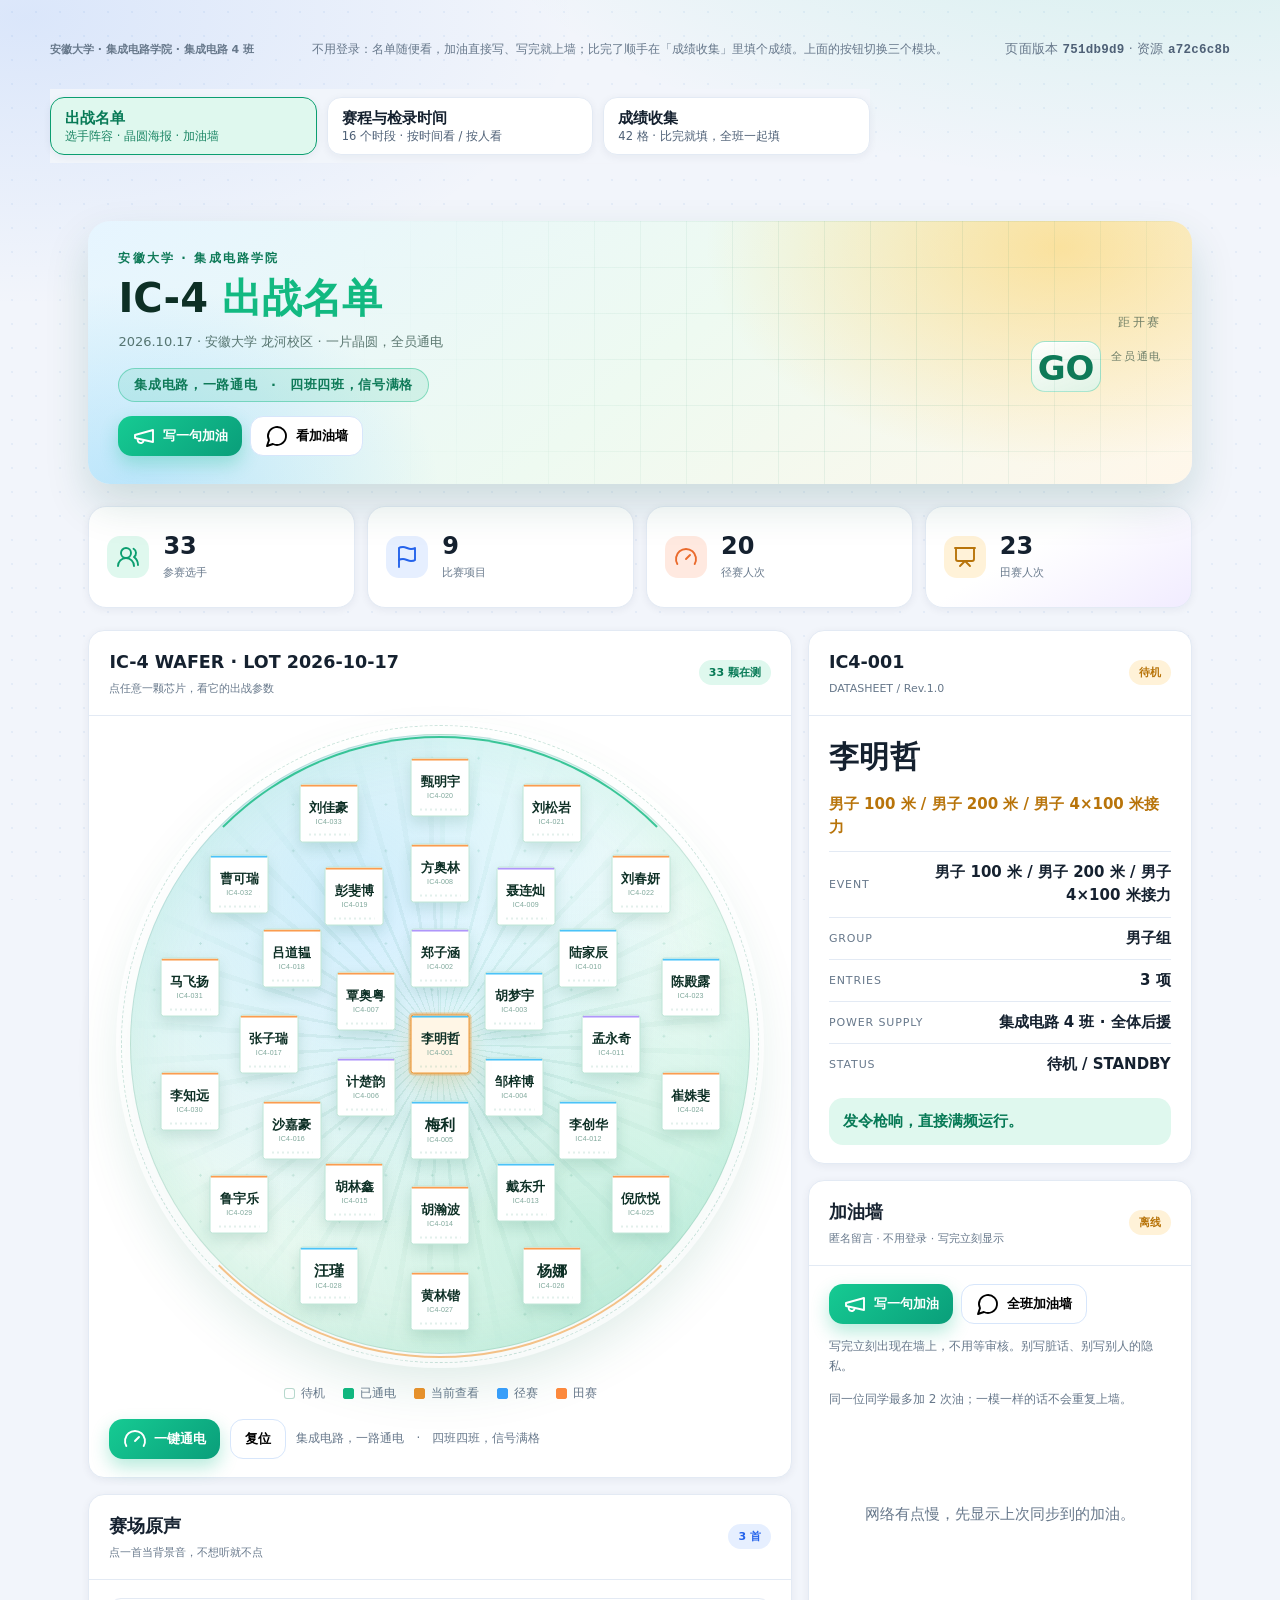
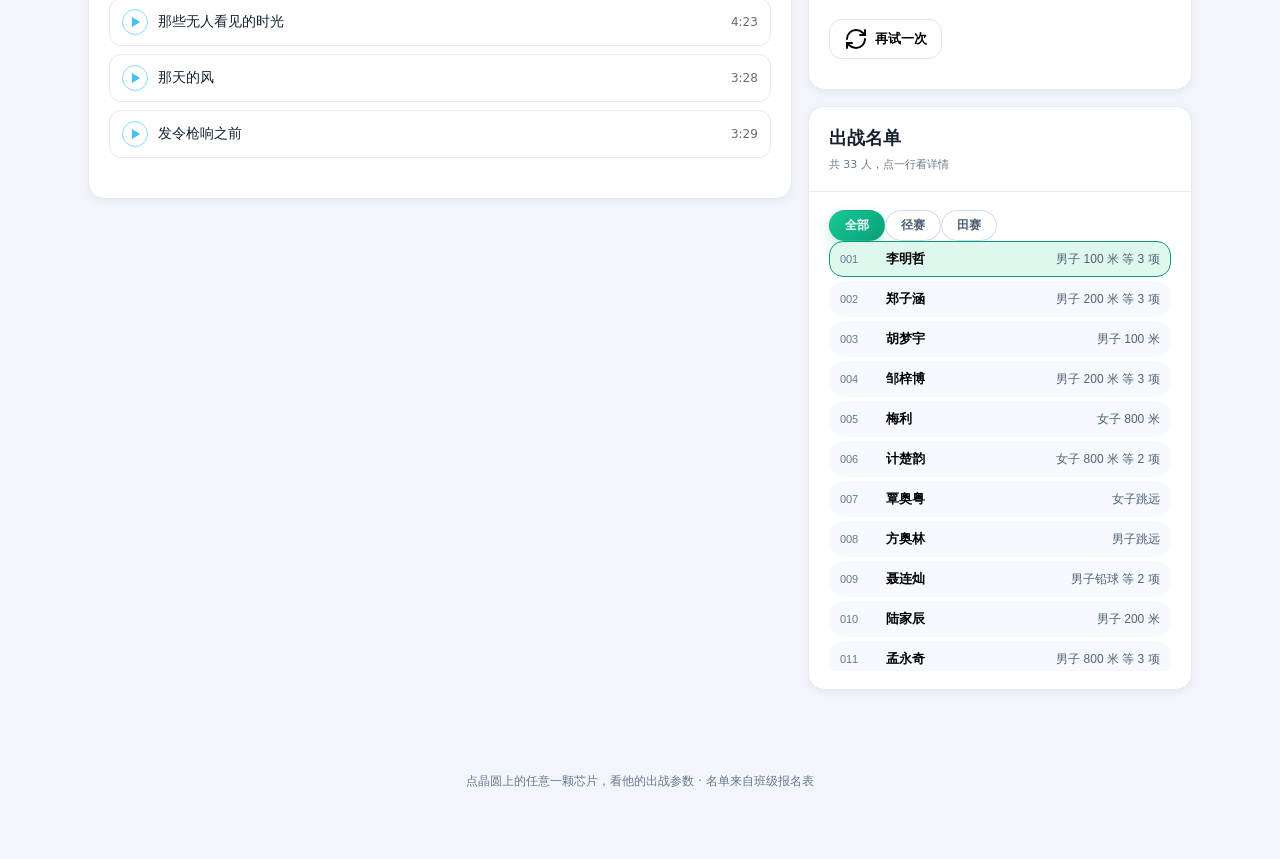
==== commit e81cde08: "ic4-sports: 页头加一行「页面版本 + 资源版本」，方便一眼判断缓存新旧" ====
--- a/ic4-sports/index.html
+++ b/ic4-sports/index.html
@@ -30,7 +30,9 @@
 .standalone-shell.mod-schedule #app,.standalone-shell.mod-schedule #results{display:none}
 .standalone-shell.mod-results #app,.standalone-shell.mod-results #schedule{display:none}
 .standalone-shell.mod-schedule .standalone-footer,.standalone-shell.mod-results .standalone-footer{display:none}
-@media print{.module-switch{display:none}.standalone-shell.mod-roster #schedule{display:block}}
+.sc-ver{margin:10px 0 0;font-size:12.5px;color:var(--ink-faint);letter-spacing:.02em}
+.sc-ver b{font-family:ui-monospace,SFMono-Regular,Consolas,monospace;color:var(--ink-soft);font-weight:700}
+@media print{.module-switch{display:none}.standalone-shell.mod-roster #schedule{display:block}.sc-ver{display:none}}
 
 
 #results{margin:30px 0 0;padding-top:24px;border-top:1px solid var(--line);color:var(--ink)}
@@ -142,6 +144,7 @@
       <div class="standalone-bar">
         <p class="eyebrow">安徽大学 · 集成电路学院 · 集成电路 4 班</p>
         <p class="standalone-note">不用登录：名单随便看，加油直接写、写完就上墙；比完了顺手在「成绩收集」里填个成绩。上面的按钮切换三个模块。</p>
+        <p class="sc-ver" id="sc-ver">页面版本 <b>751db9d9</b> · 资源 <b>a72c6c8b</b></p>
       </div>
 
       <!--SC:SWITCH:START-->
@@ -507,7 +510,7 @@
   </div>
   <h3 id="sc-notes">注意事项<span>照秩序册摘录，只留和参赛有关的</span></h3>
   <ul class="sc-notes"><li>时间以秩序册为准；册中原话：「因实际情况有所不同，时间可能依据实际情况发生改动，一切具体时间以现场指令为准」。</li><li>田赛如果与径赛冲突：优先径赛，田赛资格保留，径赛结束后立即到田赛场地比赛。</li><li>参赛运动员必须携带本人学生证或校园卡，检录核验后方可参赛；比赛期间不许穿钉鞋，不准横穿跑道。</li><li>册中印刷的小错已在页面就地更正：男子铅球「吴道韫」应为「吕道韫」；男子 200 米「陆家宸」应为「陆家辰」；拔河名单「崔姝雯」应为「崔姝斐」；男子 200 米把李明哲的号码印成 W2001（与曹家豪重号），本页按 W2002 显示。号码簿最终以现场发放的号码布为准。</li></ul>
-  <p class="sc-foot">数据来自班级运动会秩序册 PDF（27 页）逐页提取，生成时间 2026-10-17 02:06。时间与分组如有临时调整，以现场裁判与广播为准。<br>也可以单独打开这一页：<a href="schedule.html">赛程单页版</a></p>
+  <p class="sc-foot">数据来自班级运动会秩序册 PDF（27 页）逐页提取，生成时间 2026-10-17 02:11。时间与分组如有临时调整，以现场裁判与广播为准。<br>也可以单独打开这一页：<a href="schedule.html">赛程单页版</a></p>
 </section>
 
 <script>
@@ -995,7 +998,7 @@
       <span class="rs-state">还没填</span>
     </div>
   </article>
-  <p class="rs-foot">一共 42 格（个人项目每人一格；接力、拔河这类团体项目全队共一格，填一次就行）。成绩存在班级站自己的数据库里（和加油墙同一套，独立分区），本页只收成绩与名次；填错就直接改，只有最新的那条会显示。数据生成时间 2026-10-17 02:06。</p>
+  <p class="rs-foot">一共 42 格（个人项目每人一格；接力、拔河这类团体项目全队共一格，填一次就行）。成绩存在班级站自己的数据库里（和加油墙同一套，独立分区），本页只收成绩与名次；填错就直接改，只有最新的那条会显示。数据生成时间 2026-10-17 02:11。</p>
 </section>
 <!--SC:RESULTS:END-->
 
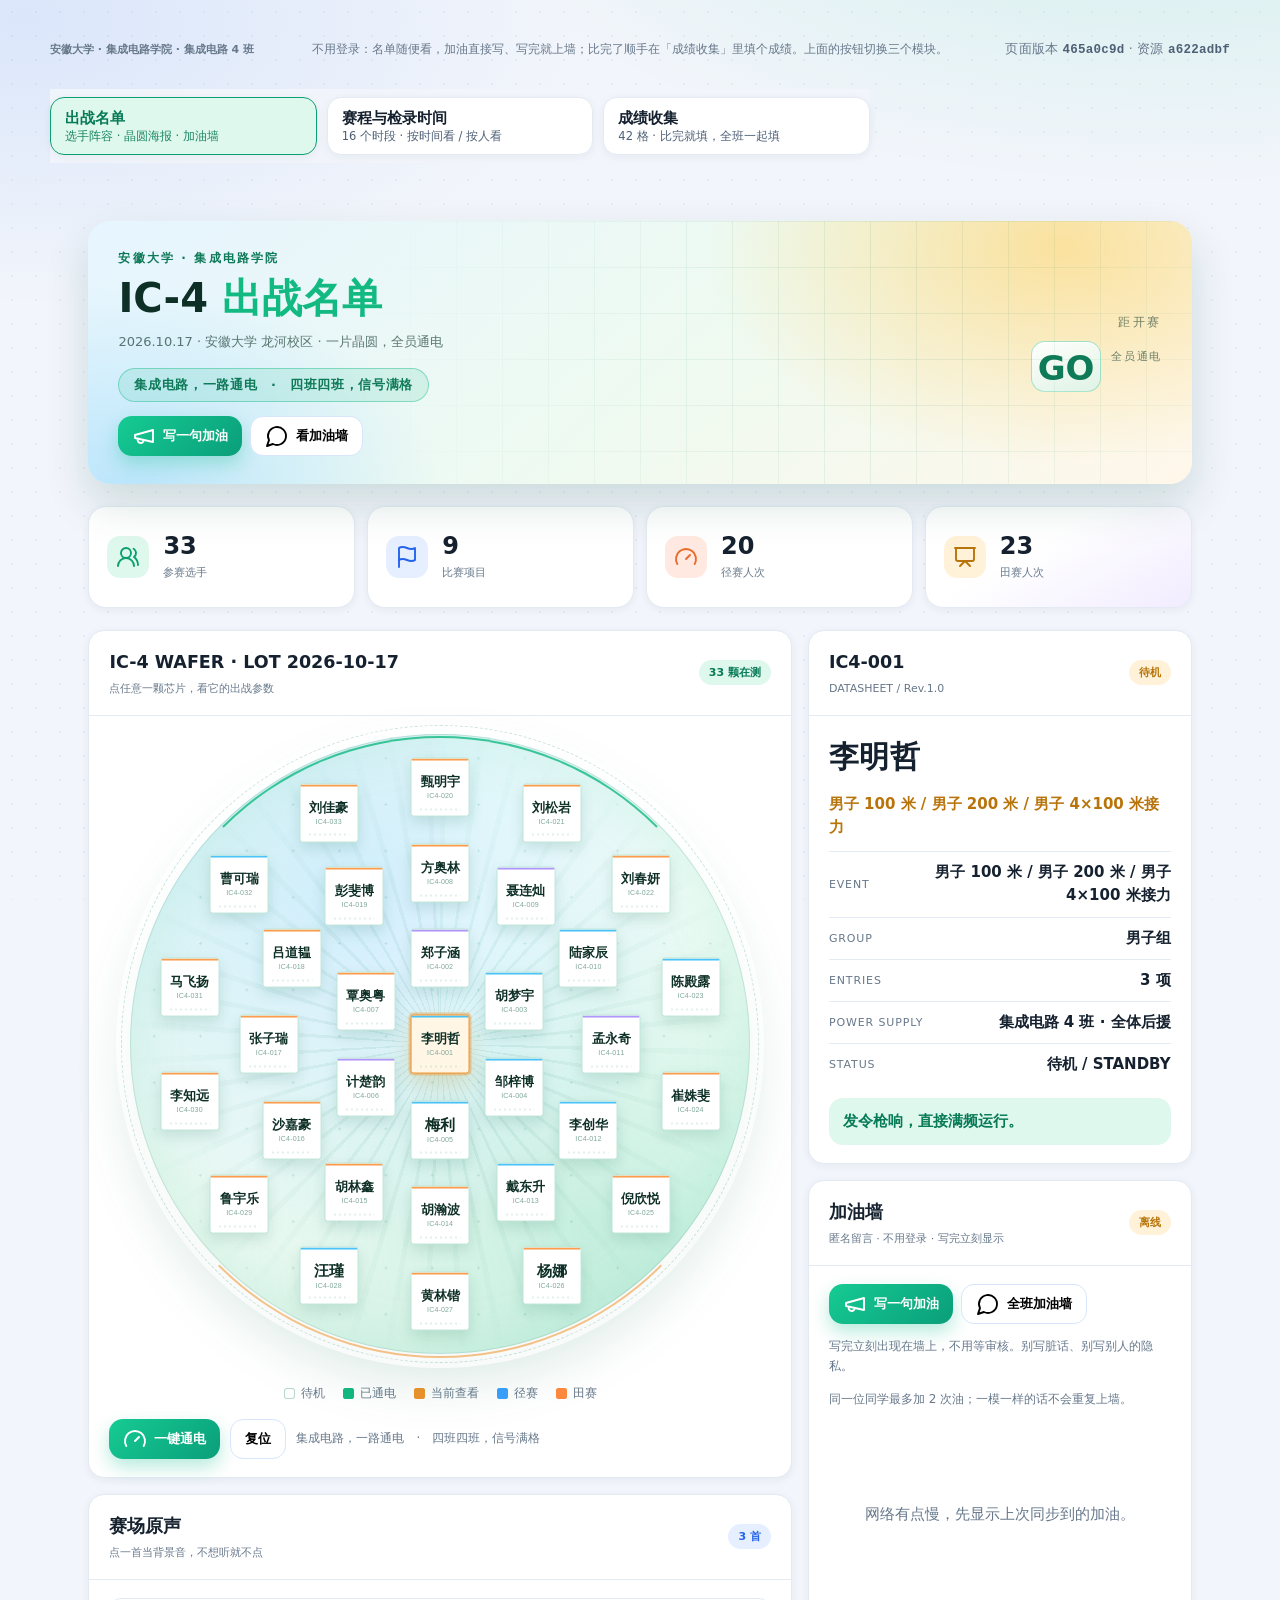
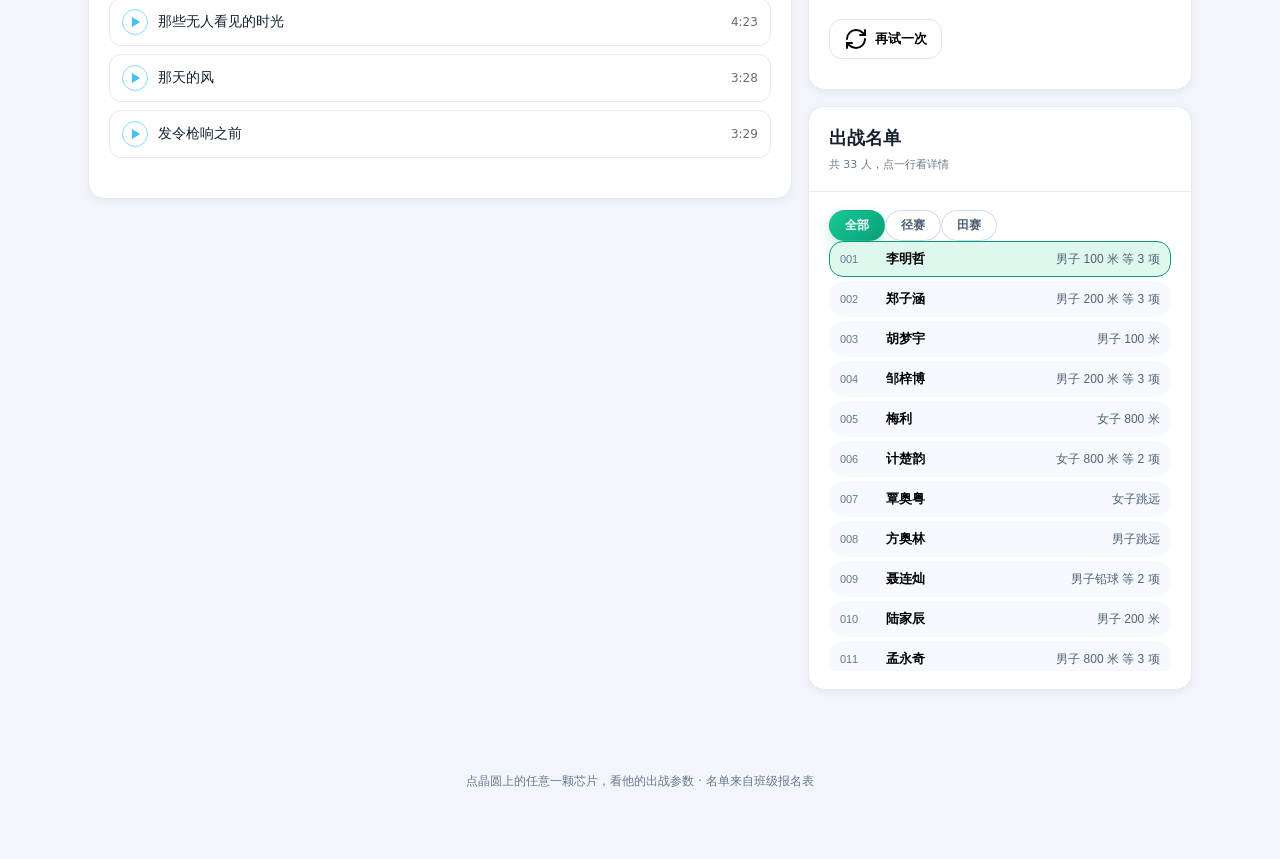
==== commit 0a277c1c: "ic4-sports：修好成绩模块的搜索与「只看还没填的」（作者 display:grid 盖掉了 [hidden]{display:none}，行根本藏不住；顺带给 .rs-half 半日小标题、状" ====
--- a/ic4-sports/index.html
+++ b/ic4-sports/index.html
@@ -12,7 +12,7 @@
     <meta property="og:description" content="出战名单、赛程与检录时间、开赛倒计时、匿名加油墙、赛场原声。" />
     <meta property="og:locale" content="zh_CN" />
     <link rel="icon" href="data:image/svg+xml,%3Csvg xmlns='http://www.w3.org/2000/svg' viewBox='0 0 64 64'%3E%3Crect width='64' height='64' rx='14' fill='%230f1720'/%3E%3Ccircle cx='32' cy='32' r='21' fill='none' stroke='%2338d39a' stroke-width='4'/%3E%3Ctext x='32' y='41' font-size='24' font-weight='700' font-family='system-ui,sans-serif' fill='%2338d39a' text-anchor='middle'%3E4%3C/text%3E%3C/svg%3E" />
-    <link rel="stylesheet" href="styles.css?v=a72c6c8b" />
+    <link rel="stylesheet" href="styles.css?v=a622adbf" />
     <!--SC:STYLE:START-->
 <style id="sc-style">
 .module-switch{position:sticky;top:0;z-index:20;display:grid;grid-template-columns:repeat(auto-fit,minmax(150px,1fr));
@@ -32,6 +32,11 @@
 .standalone-shell.mod-schedule .standalone-footer,.standalone-shell.mod-results .standalone-footer{display:none}
 .sc-ver{margin:10px 0 0;font-size:12.5px;color:var(--ink-faint);letter-spacing:.02em}
 .sc-ver b{font-family:ui-monospace,SFMono-Regular,Consolas,monospace;color:var(--ink-soft);font-weight:700}
+/* 搜索 / 「只看还没填的」是靠 hidden 属性把整行、整张卡藏起来的。
+   浏览器默认的 [hidden]{display:none} 是「用户代理样式」，只要作者样式里给同一个元素写了 display
+   （比如下面 #results .rs-row 的 display:grid），就会把它盖掉——属性设了、行却照样显示。
+   所以这里必须显式声明一次，而且带 !important，免得以后再被哪条 display 规则顶掉。 */
+#schedule [hidden],#results [hidden],#results .rs-row[hidden],#results .rs-ev[hidden]{display:none!important}
 @media print{.module-switch{display:none}.standalone-shell.mod-roster #schedule{display:block}.sc-ver{display:none}}
 
 
@@ -144,7 +149,7 @@
       <div class="standalone-bar">
         <p class="eyebrow">安徽大学 · 集成电路学院 · 集成电路 4 班</p>
         <p class="standalone-note">不用登录：名单随便看，加油直接写、写完就上墙；比完了顺手在「成绩收集」里填个成绩。上面的按钮切换三个模块。</p>
-        <p class="sc-ver" id="sc-ver">页面版本 <b>751db9d9</b> · 资源 <b>a72c6c8b</b></p>
+        <p class="sc-ver" id="sc-ver">页面版本 <b>465a0c9d</b> · 资源 <b>a622adbf</b></p>
       </div>
 
       <!--SC:SWITCH:START-->
@@ -510,7 +515,7 @@
   </div>
   <h3 id="sc-notes">注意事项<span>照秩序册摘录，只留和参赛有关的</span></h3>
   <ul class="sc-notes"><li>时间以秩序册为准；册中原话：「因实际情况有所不同，时间可能依据实际情况发生改动，一切具体时间以现场指令为准」。</li><li>田赛如果与径赛冲突：优先径赛，田赛资格保留，径赛结束后立即到田赛场地比赛。</li><li>参赛运动员必须携带本人学生证或校园卡，检录核验后方可参赛；比赛期间不许穿钉鞋，不准横穿跑道。</li><li>册中印刷的小错已在页面就地更正：男子铅球「吴道韫」应为「吕道韫」；男子 200 米「陆家宸」应为「陆家辰」；拔河名单「崔姝雯」应为「崔姝斐」；男子 200 米把李明哲的号码印成 W2001（与曹家豪重号），本页按 W2002 显示。号码簿最终以现场发放的号码布为准。</li></ul>
-  <p class="sc-foot">数据来自班级运动会秩序册 PDF（27 页）逐页提取，生成时间 2026-10-17 02:11。时间与分组如有临时调整，以现场裁判与广播为准。<br>也可以单独打开这一页：<a href="schedule.html">赛程单页版</a></p>
+  <p class="sc-foot">数据来自班级运动会秩序册 PDF（27 页）逐页提取，生成时间 2026-10-17 02:20。时间与分组如有临时调整，以现场裁判与广播为准。<br>也可以单独打开这一页：<a href="schedule.html">赛程单页版</a></p>
 </section>
 
 <script>
@@ -998,7 +1003,7 @@
       <span class="rs-state">还没填</span>
     </div>
   </article>
-  <p class="rs-foot">一共 42 格（个人项目每人一格；接力、拔河这类团体项目全队共一格，填一次就行）。成绩存在班级站自己的数据库里（和加油墙同一套，独立分区），本页只收成绩与名次；填错就直接改，只有最新的那条会显示。数据生成时间 2026-10-17 02:11。</p>
+  <p class="rs-foot">一共 42 格（个人项目每人一格；接力、拔河这类团体项目全队共一格，填一次就行）。成绩存在班级站自己的数据库里（和加油墙同一套，独立分区），本页只收成绩与名次；填错就直接改，只有最新的那条会显示。数据生成时间 2026-10-17 02:20。</p>
 </section>
 <!--SC:RESULTS:END-->
 
@@ -1011,14 +1016,14 @@
       </div>
     </noscript>
 
-    <script src="assets/icons.js?v=a72c6c8b"></script>
-    <script src="config.js?v=a72c6c8b"></script>
-    <script src="data.js?v=a72c6c8b"></script>
-    <script src="cheer-api.js?v=a72c6c8b"></script>
-    <script src="app.js?v=a72c6c8b" defer></script>
+    <script src="assets/icons.js?v=a622adbf"></script>
+    <script src="config.js?v=a622adbf"></script>
+    <script src="data.js?v=a622adbf"></script>
+    <script src="cheer-api.js?v=a622adbf"></script>
+    <script src="app.js?v=a622adbf" defer></script>
   <!--SC:SCRIPTS:START-->
-<script src="results-api.js?v=a72c6c8b"></script>
-<script src="results.js?v=a72c6c8b" defer></script>
+<script src="results-api.js?v=a622adbf"></script>
+<script src="results.js?v=a622adbf" defer></script>
 <!--SC:SCRIPTS:END-->
   </body>
 </html>
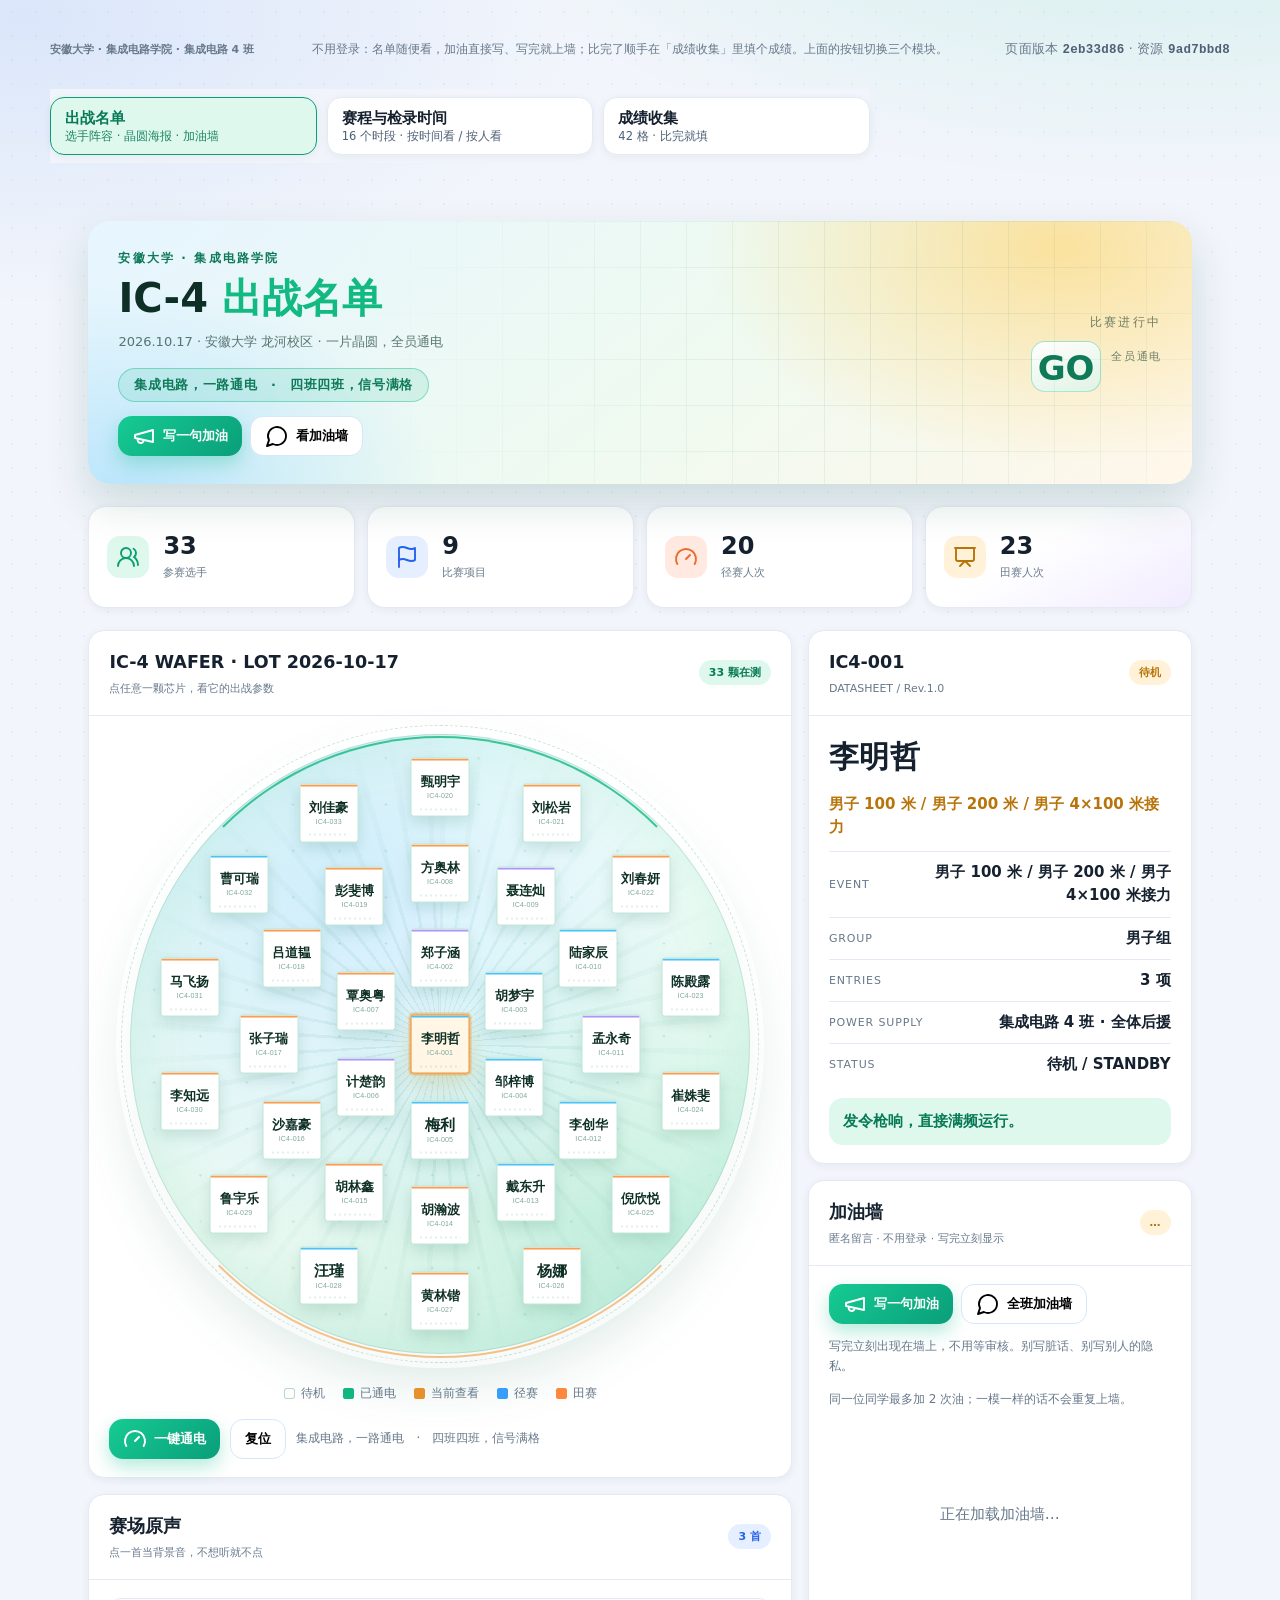
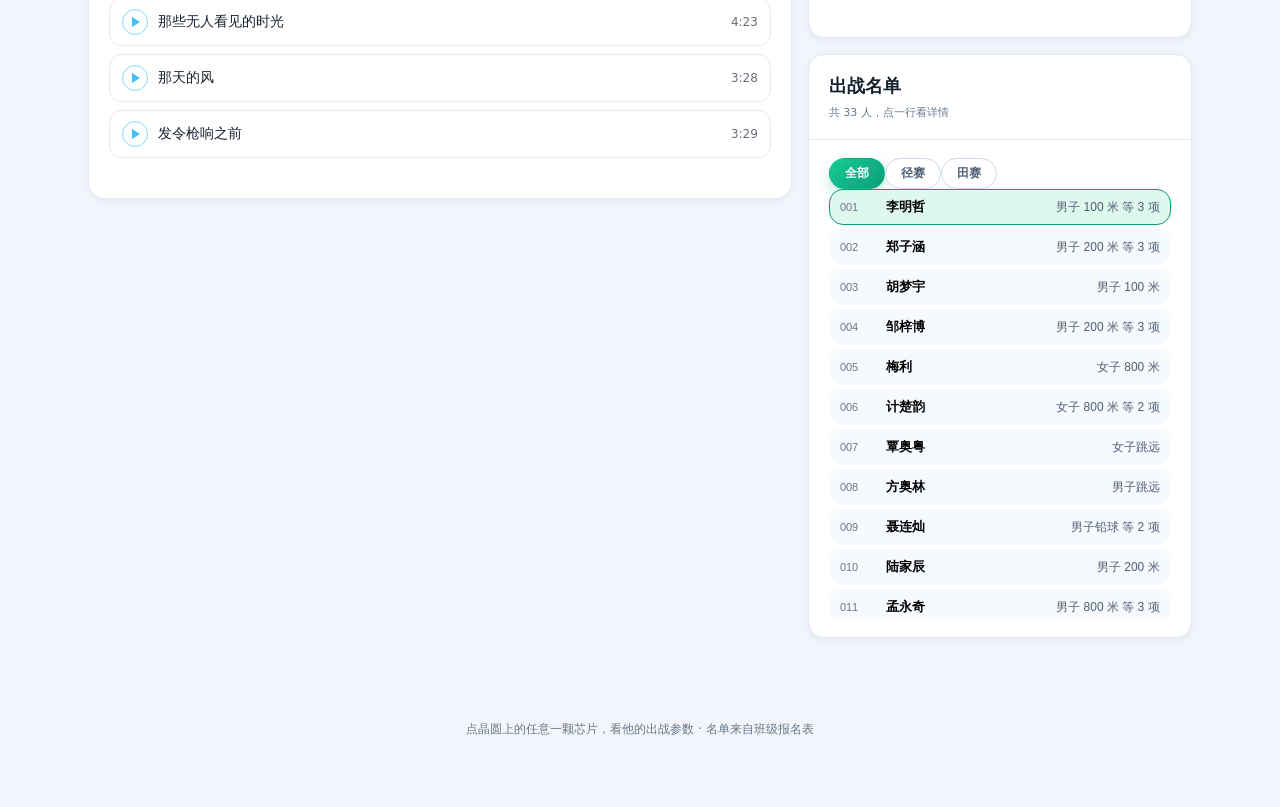
==== commit 4388a2eb: "ic4-sports：手机端体验优化（模块条压成一行、成绩与名次并排、回车跳下一格）+ 资源版本号 9ad7bbd8 现场基本全程在手机上填，这轮只动手机体验，PC 端（>560px）布局不变。  1" ====
--- a/ic4-sports/index.html
+++ b/ic4-sports/index.html
@@ -12,7 +12,7 @@
     <meta property="og:description" content="出战名单、赛程与检录时间、开赛倒计时、匿名加油墙、赛场原声。" />
     <meta property="og:locale" content="zh_CN" />
     <link rel="icon" href="data:image/svg+xml,%3Csvg xmlns='http://www.w3.org/2000/svg' viewBox='0 0 64 64'%3E%3Crect width='64' height='64' rx='14' fill='%230f1720'/%3E%3Ccircle cx='32' cy='32' r='21' fill='none' stroke='%2338d39a' stroke-width='4'/%3E%3Ctext x='32' y='41' font-size='24' font-weight='700' font-family='system-ui,sans-serif' fill='%2338d39a' text-anchor='middle'%3E4%3C/text%3E%3C/svg%3E" />
-    <link rel="stylesheet" href="styles.css?v=a622adbf" />
+    <link rel="stylesheet" href="styles.css?v=9ad7bbd8" />
     <!--SC:STYLE:START-->
 <style id="sc-style">
 .module-switch{position:sticky;top:0;z-index:20;display:grid;grid-template-columns:repeat(auto-fit,minmax(150px,1fr));
@@ -38,6 +38,17 @@
    所以这里必须显式声明一次，而且带 !important，免得以后再被哪条 display 规则顶掉。 */
 #schedule [hidden],#results [hidden],#results .rs-row[hidden],#results .rs-ev[hidden]{display:none!important}
 @media print{.module-switch{display:none}.standalone-shell.mod-roster #schedule{display:block}.sc-ver{display:none}}
+/* 锚点：刷新或直接打开带 #schedule / #results 的链接时，浏览器会原生滚到该模块顶部，
+   而顶部那条 sticky 模块卡正好把它盖住——给它留出模块条的净高度。 */
+#schedule,#results{scroll-margin-top:84px}
+/* 手机：模块条本身也要瘦身。排成两行时它会吃掉近 130px 视口，
+   而现场几乎全程在手机上翻页，所以手机只在一条里横排，说明文字让位给内容。 */
+@media (max-width:480px){
+  #schedule,#results{scroll-margin-top:60px}
+  .module-switch{grid-template-columns:repeat(3,1fr);gap:6px}
+  .module-switch .ms-btn{padding:9px 6px;font-size:13.5px;align-items:center;text-align:center}
+  .module-switch .ms-btn span{display:none}
+}
 
 
 #results{margin:30px 0 0;padding-top:24px;border-top:1px solid var(--line);color:var(--ink)}
@@ -73,7 +84,22 @@
 #results .rs-foot{margin:22px 0 0;padding-top:14px;border-top:1px solid var(--line);color:var(--ink-faint);
   font-size:13px;line-height:1.75}
 #results .rs-empty{color:var(--ink-faint);font-size:14px;padding:6px 0}
-@media (max-width:520px){#results .rs-fields{grid-template-columns:1fr}}
+/* 手机（比赛现场基本都在手机上填）：成绩与名次并排，整行压到最低，
+   42 格一路滑下来少滚一半；名字列收窄给输入框让位。 */
+@media (max-width:560px){
+  #results .rs-tools{gap:8px;margin:12px 0 0}
+  #results .rs-tools input[type=search]{flex:1 1 100%}
+  #results .rs-chk{flex:1 1 auto;font-size:13px}
+  #results .rs-ev{padding:10px 12px;margin:10px 0}
+  #results .rs-ev h3{font-size:15.5px}
+  #results .rs-row{grid-template-columns:minmax(56px,72px) 1fr;gap:4px 8px;padding:8px 0}
+  #results .rs-row.rs-team{grid-template-columns:minmax(84px,104px) 1fr}
+  #results .rs-name{font-size:14px}
+  #results .rs-mates{font-size:11px}
+  #results .rs-fields{grid-template-columns:1fr 1fr;gap:6px}
+  #results .rs-row input{padding:8px 9px;font-size:14px}
+  #results .rs-state{font-size:11.5px}
+}
 @media print{#results .rs-tools{display:none}#results .rs-ev{box-shadow:none;break-inside:avoid}}
 
 
@@ -149,14 +175,14 @@
       <div class="standalone-bar">
         <p class="eyebrow">安徽大学 · 集成电路学院 · 集成电路 4 班</p>
         <p class="standalone-note">不用登录：名单随便看，加油直接写、写完就上墙；比完了顺手在「成绩收集」里填个成绩。上面的按钮切换三个模块。</p>
-        <p class="sc-ver" id="sc-ver">页面版本 <b>465a0c9d</b> · 资源 <b>a622adbf</b></p>
+        <p class="sc-ver" id="sc-ver">页面版本 <b>2eb33d86</b> · 资源 <b>9ad7bbd8</b></p>
       </div>
 
       <!--SC:SWITCH:START-->
 <nav class="module-switch" role="tablist" aria-label="页面模块">
   <button type="button" class="ms-btn" role="tab" aria-selected="true" data-tab="roster">出战名单<span>选手阵容 · 晶圆海报 · 加油墙</span></button>
   <button type="button" class="ms-btn" role="tab" aria-selected="false" data-tab="schedule">赛程与检录时间<span>16 个时段 · 按时间看 / 按人看</span></button>
-  <button type="button" class="ms-btn" role="tab" aria-selected="false" data-tab="results">成绩收集<span>42 格 · 比完就填，全班一起填</span></button>
+  <button type="button" class="ms-btn" role="tab" aria-selected="false" data-tab="results">成绩收集<span>42 格 · 比完就填</span></button>
 </nav>
 <!--SC:SWITCH:END-->
 
@@ -515,7 +541,7 @@
   </div>
   <h3 id="sc-notes">注意事项<span>照秩序册摘录，只留和参赛有关的</span></h3>
   <ul class="sc-notes"><li>时间以秩序册为准；册中原话：「因实际情况有所不同，时间可能依据实际情况发生改动，一切具体时间以现场指令为准」。</li><li>田赛如果与径赛冲突：优先径赛，田赛资格保留，径赛结束后立即到田赛场地比赛。</li><li>参赛运动员必须携带本人学生证或校园卡，检录核验后方可参赛；比赛期间不许穿钉鞋，不准横穿跑道。</li><li>册中印刷的小错已在页面就地更正：男子铅球「吴道韫」应为「吕道韫」；男子 200 米「陆家宸」应为「陆家辰」；拔河名单「崔姝雯」应为「崔姝斐」；男子 200 米把李明哲的号码印成 W2001（与曹家豪重号），本页按 W2002 显示。号码簿最终以现场发放的号码布为准。</li></ul>
-  <p class="sc-foot">数据来自班级运动会秩序册 PDF（27 页）逐页提取，生成时间 2026-10-17 02:20。时间与分组如有临时调整，以现场裁判与广播为准。<br>也可以单独打开这一页：<a href="schedule.html">赛程单页版</a></p>
+  <p class="sc-foot">数据来自班级运动会秩序册 PDF（27 页）逐页提取，生成时间 2026-10-17 02:32。时间与分组如有临时调整，以现场裁判与广播为准。<br>也可以单独打开这一页：<a href="schedule.html">赛程单页版</a></p>
 </section>
 
 <script>
@@ -610,7 +636,7 @@
 <section id="results" aria-label="集成电路 4 班运动会成绩收集">
   <p class="rs-kicker">比赛结束就填 · 全班一起填</p>
   <h2 class="rs-title">成绩收集</h2>
-  <p class="rs-sub">谁的项目比完了，就在那一行填「成绩」和「名次」（填一个就行），离开输入框会自动保存。个人项目每人一格；<b>接力、拔河这类团体项目全队共一格，一个人代表填一次就够了</b>。不用登录，填完全班都看得见；填错了直接改，页面显示最新那条，改过几次也会标出来。</p>
+  <p class="rs-sub">谁的项目比完了，就在那一行填「成绩」和「名次」（填一个就行），离开输入框会自动保存；成绩写数字，带单位的直接写（如 <b>1.42m</b>）。个人项目每人一格；<b>接力、拔河这类团体项目全队共一格，一个人代表填一次就够了</b>。不用登录，填完全班都看得见；填错了直接改，页面显示最新那条，改过几次也会标出来。</p>
   <div class="rs-tools">
     <input id="rs-q" type="search" placeholder="搜名字或项目，比如：吕道韫 / 铅球" autocomplete="off">
     <label class="rs-chk"><input id="rs-unfilled" type="checkbox"> 只看还没填的</label>
@@ -623,16 +649,16 @@
     <div class="rs-row" data-name="汪瑾" data-event="女子100米" data-slot="8:35" data-ekey="7d1efba7" data-nkey="1" data-filled="0">
       <span class="rs-name">汪瑾</span>
       <span class="rs-fields">
-        <input class="rs-result" type="text" autocomplete="off" placeholder="成绩，如 13.24 / 1.42m" aria-label="汪瑾 女子100米 的成绩">
-        <input class="rs-rank" type="text" autocomplete="off" placeholder="名次，如 第 3 名" aria-label="汪瑾 女子100米 的名次">
+        <input class="rs-result" type="text" autocomplete="off" enterkeyhint="next" placeholder="成绩 13.24" aria-label="汪瑾 女子100米 的成绩">
+        <input class="rs-rank" type="text" autocomplete="off" enterkeyhint="next" placeholder="名次 第3名" aria-label="汪瑾 女子100米 的名次">
       </span>
       <span class="rs-state">还没填</span>
     </div>
     <div class="rs-row" data-name="陈殿露" data-event="女子100米" data-slot="8:35" data-ekey="7d1efba7" data-nkey="2" data-filled="0">
       <span class="rs-name">陈殿露</span>
       <span class="rs-fields">
-        <input class="rs-result" type="text" autocomplete="off" placeholder="成绩，如 13.24 / 1.42m" aria-label="陈殿露 女子100米 的成绩">
-        <input class="rs-rank" type="text" autocomplete="off" placeholder="名次，如 第 3 名" aria-label="陈殿露 女子100米 的名次">
+        <input class="rs-result" type="text" autocomplete="off" enterkeyhint="next" placeholder="成绩 13.24" aria-label="陈殿露 女子100米 的成绩">
+        <input class="rs-rank" type="text" autocomplete="off" enterkeyhint="next" placeholder="名次 第3名" aria-label="陈殿露 女子100米 的名次">
       </span>
       <span class="rs-state">还没填</span>
     </div>
@@ -642,16 +668,16 @@
     <div class="rs-row" data-name="李明哲" data-event="男子100米" data-slot="8:45" data-ekey="712a519e" data-nkey="3" data-filled="0">
       <span class="rs-name">李明哲</span>
       <span class="rs-fields">
-        <input class="rs-result" type="text" autocomplete="off" placeholder="成绩，如 13.24 / 1.42m" aria-label="李明哲 男子100米 的成绩">
-        <input class="rs-rank" type="text" autocomplete="off" placeholder="名次，如 第 3 名" aria-label="李明哲 男子100米 的名次">
+        <input class="rs-result" type="text" autocomplete="off" enterkeyhint="next" placeholder="成绩 13.24" aria-label="李明哲 男子100米 的成绩">
+        <input class="rs-rank" type="text" autocomplete="off" enterkeyhint="next" placeholder="名次 第3名" aria-label="李明哲 男子100米 的名次">
       </span>
       <span class="rs-state">还没填</span>
     </div>
     <div class="rs-row" data-name="胡梦宇" data-event="男子100米" data-slot="8:45" data-ekey="712a519e" data-nkey="4" data-filled="0">
       <span class="rs-name">胡梦宇</span>
       <span class="rs-fields">
-        <input class="rs-result" type="text" autocomplete="off" placeholder="成绩，如 13.24 / 1.42m" aria-label="胡梦宇 男子100米 的成绩">
-        <input class="rs-rank" type="text" autocomplete="off" placeholder="名次，如 第 3 名" aria-label="胡梦宇 男子100米 的名次">
+        <input class="rs-result" type="text" autocomplete="off" enterkeyhint="next" placeholder="成绩 13.24" aria-label="胡梦宇 男子100米 的成绩">
+        <input class="rs-rank" type="text" autocomplete="off" enterkeyhint="next" placeholder="名次 第3名" aria-label="胡梦宇 男子100米 的名次">
       </span>
       <span class="rs-state">还没填</span>
     </div>
@@ -661,24 +687,24 @@
     <div class="rs-row" data-name="刘松岩" data-event="女子铅球" data-slot="8:50" data-ekey="341e1b44" data-nkey="5" data-filled="0">
       <span class="rs-name">刘松岩</span>
       <span class="rs-fields">
-        <input class="rs-result" type="text" autocomplete="off" placeholder="成绩，如 13.24 / 1.42m" aria-label="刘松岩 女子铅球 的成绩">
-        <input class="rs-rank" type="text" autocomplete="off" placeholder="名次，如 第 3 名" aria-label="刘松岩 女子铅球 的名次">
+        <input class="rs-result" type="text" autocomplete="off" enterkeyhint="next" placeholder="成绩 13.24" aria-label="刘松岩 女子铅球 的成绩">
+        <input class="rs-rank" type="text" autocomplete="off" enterkeyhint="next" placeholder="名次 第3名" aria-label="刘松岩 女子铅球 的名次">
       </span>
       <span class="rs-state">还没填</span>
     </div>
     <div class="rs-row" data-name="杨娜" data-event="女子铅球" data-slot="8:50" data-ekey="341e1b44" data-nkey="6" data-filled="0">
       <span class="rs-name">杨娜</span>
       <span class="rs-fields">
-        <input class="rs-result" type="text" autocomplete="off" placeholder="成绩，如 13.24 / 1.42m" aria-label="杨娜 女子铅球 的成绩">
-        <input class="rs-rank" type="text" autocomplete="off" placeholder="名次，如 第 3 名" aria-label="杨娜 女子铅球 的名次">
+        <input class="rs-result" type="text" autocomplete="off" enterkeyhint="next" placeholder="成绩 13.24" aria-label="杨娜 女子铅球 的成绩">
+        <input class="rs-rank" type="text" autocomplete="off" enterkeyhint="next" placeholder="名次 第3名" aria-label="杨娜 女子铅球 的名次">
       </span>
       <span class="rs-state">还没填</span>
     </div>
     <div class="rs-row" data-name="计楚韵" data-event="女子铅球" data-slot="8:50" data-ekey="341e1b44" data-nkey="7" data-filled="0">
       <span class="rs-name">计楚韵</span>
       <span class="rs-fields">
-        <input class="rs-result" type="text" autocomplete="off" placeholder="成绩，如 13.24 / 1.42m" aria-label="计楚韵 女子铅球 的成绩">
-        <input class="rs-rank" type="text" autocomplete="off" placeholder="名次，如 第 3 名" aria-label="计楚韵 女子铅球 的名次">
+        <input class="rs-result" type="text" autocomplete="off" enterkeyhint="next" placeholder="成绩 13.24" aria-label="计楚韵 女子铅球 的成绩">
+        <input class="rs-rank" type="text" autocomplete="off" enterkeyhint="next" placeholder="名次 第3名" aria-label="计楚韵 女子铅球 的名次">
       </span>
       <span class="rs-state">还没填</span>
     </div>
@@ -688,16 +714,16 @@
     <div class="rs-row" data-name="孟永奇" data-event="男子跳高" data-slot="9:00" data-ekey="ae3e47bf" data-nkey="8" data-filled="0">
       <span class="rs-name">孟永奇</span>
       <span class="rs-fields">
-        <input class="rs-result" type="text" autocomplete="off" placeholder="成绩，如 13.24 / 1.42m" aria-label="孟永奇 男子跳高 的成绩">
-        <input class="rs-rank" type="text" autocomplete="off" placeholder="名次，如 第 3 名" aria-label="孟永奇 男子跳高 的名次">
+        <input class="rs-result" type="text" autocomplete="off" enterkeyhint="next" placeholder="成绩 13.24" aria-label="孟永奇 男子跳高 的成绩">
+        <input class="rs-rank" type="text" autocomplete="off" enterkeyhint="next" placeholder="名次 第3名" aria-label="孟永奇 男子跳高 的名次">
       </span>
       <span class="rs-state">还没填</span>
     </div>
     <div class="rs-row" data-name="黄林锴" data-event="男子跳高" data-slot="9:00" data-ekey="ae3e47bf" data-nkey="9" data-filled="0">
       <span class="rs-name">黄林锴</span>
       <span class="rs-fields">
-        <input class="rs-result" type="text" autocomplete="off" placeholder="成绩，如 13.24 / 1.42m" aria-label="黄林锴 男子跳高 的成绩">
-        <input class="rs-rank" type="text" autocomplete="off" placeholder="名次，如 第 3 名" aria-label="黄林锴 男子跳高 的名次">
+        <input class="rs-result" type="text" autocomplete="off" enterkeyhint="next" placeholder="成绩 13.24" aria-label="黄林锴 男子跳高 的成绩">
+        <input class="rs-rank" type="text" autocomplete="off" enterkeyhint="next" placeholder="名次 第3名" aria-label="黄林锴 男子跳高 的名次">
       </span>
       <span class="rs-state">还没填</span>
     </div>
@@ -707,8 +733,8 @@
     <div class="rs-row" data-name="郑子涵" data-event="男子400米" data-slot="9:15" data-ekey="21e7c02d" data-nkey="a" data-filled="0">
       <span class="rs-name">郑子涵</span>
       <span class="rs-fields">
-        <input class="rs-result" type="text" autocomplete="off" placeholder="成绩，如 13.24 / 1.42m" aria-label="郑子涵 男子400米 的成绩">
-        <input class="rs-rank" type="text" autocomplete="off" placeholder="名次，如 第 3 名" aria-label="郑子涵 男子400米 的名次">
+        <input class="rs-result" type="text" autocomplete="off" enterkeyhint="next" placeholder="成绩 13.24" aria-label="郑子涵 男子400米 的成绩">
+        <input class="rs-rank" type="text" autocomplete="off" enterkeyhint="next" placeholder="名次 第3名" aria-label="郑子涵 男子400米 的名次">
       </span>
       <span class="rs-state">还没填</span>
     </div>
@@ -718,32 +744,32 @@
     <div class="rs-row" data-name="倪欣悦" data-event="女子跳远" data-slot="9:18" data-ekey="8a0b94fd" data-nkey="b" data-filled="0">
       <span class="rs-name">倪欣悦</span>
       <span class="rs-fields">
-        <input class="rs-result" type="text" autocomplete="off" placeholder="成绩，如 13.24 / 1.42m" aria-label="倪欣悦 女子跳远 的成绩">
-        <input class="rs-rank" type="text" autocomplete="off" placeholder="名次，如 第 3 名" aria-label="倪欣悦 女子跳远 的名次">
+        <input class="rs-result" type="text" autocomplete="off" enterkeyhint="next" placeholder="成绩 13.24" aria-label="倪欣悦 女子跳远 的成绩">
+        <input class="rs-rank" type="text" autocomplete="off" enterkeyhint="next" placeholder="名次 第3名" aria-label="倪欣悦 女子跳远 的名次">
       </span>
       <span class="rs-state">还没填</span>
     </div>
     <div class="rs-row" data-name="刘春妍" data-event="女子跳远" data-slot="9:18" data-ekey="8a0b94fd" data-nkey="c" data-filled="0">
       <span class="rs-name">刘春妍</span>
       <span class="rs-fields">
-        <input class="rs-result" type="text" autocomplete="off" placeholder="成绩，如 13.24 / 1.42m" aria-label="刘春妍 女子跳远 的成绩">
-        <input class="rs-rank" type="text" autocomplete="off" placeholder="名次，如 第 3 名" aria-label="刘春妍 女子跳远 的名次">
+        <input class="rs-result" type="text" autocomplete="off" enterkeyhint="next" placeholder="成绩 13.24" aria-label="刘春妍 女子跳远 的成绩">
+        <input class="rs-rank" type="text" autocomplete="off" enterkeyhint="next" placeholder="名次 第3名" aria-label="刘春妍 女子跳远 的名次">
       </span>
       <span class="rs-state">还没填</span>
     </div>
     <div class="rs-row" data-name="崔姝斐" data-event="女子跳远" data-slot="9:18" data-ekey="8a0b94fd" data-nkey="d" data-filled="0">
       <span class="rs-name">崔姝斐</span>
       <span class="rs-fields">
-        <input class="rs-result" type="text" autocomplete="off" placeholder="成绩，如 13.24 / 1.42m" aria-label="崔姝斐 女子跳远 的成绩">
-        <input class="rs-rank" type="text" autocomplete="off" placeholder="名次，如 第 3 名" aria-label="崔姝斐 女子跳远 的名次">
+        <input class="rs-result" type="text" autocomplete="off" enterkeyhint="next" placeholder="成绩 13.24" aria-label="崔姝斐 女子跳远 的成绩">
+        <input class="rs-rank" type="text" autocomplete="off" enterkeyhint="next" placeholder="名次 第3名" aria-label="崔姝斐 女子跳远 的名次">
       </span>
       <span class="rs-state">还没填</span>
     </div>
     <div class="rs-row" data-name="覃奥粤" data-event="女子跳远" data-slot="9:18" data-ekey="8a0b94fd" data-nkey="e" data-filled="0">
       <span class="rs-name">覃奥粤</span>
       <span class="rs-fields">
-        <input class="rs-result" type="text" autocomplete="off" placeholder="成绩，如 13.24 / 1.42m" aria-label="覃奥粤 女子跳远 的成绩">
-        <input class="rs-rank" type="text" autocomplete="off" placeholder="名次，如 第 3 名" aria-label="覃奥粤 女子跳远 的名次">
+        <input class="rs-result" type="text" autocomplete="off" enterkeyhint="next" placeholder="成绩 13.24" aria-label="覃奥粤 女子跳远 的成绩">
+        <input class="rs-rank" type="text" autocomplete="off" enterkeyhint="next" placeholder="名次 第3名" aria-label="覃奥粤 女子跳远 的名次">
       </span>
       <span class="rs-state">还没填</span>
     </div>
@@ -753,64 +779,64 @@
     <div class="rs-row" data-name="刘佳豪" data-event="男子铅球" data-slot="9:25" data-ekey="382ab17d" data-nkey="f" data-filled="0">
       <span class="rs-name">刘佳豪</span>
       <span class="rs-fields">
-        <input class="rs-result" type="text" autocomplete="off" placeholder="成绩，如 13.24 / 1.42m" aria-label="刘佳豪 男子铅球 的成绩">
-        <input class="rs-rank" type="text" autocomplete="off" placeholder="名次，如 第 3 名" aria-label="刘佳豪 男子铅球 的名次">
+        <input class="rs-result" type="text" autocomplete="off" enterkeyhint="next" placeholder="成绩 13.24" aria-label="刘佳豪 男子铅球 的成绩">
+        <input class="rs-rank" type="text" autocomplete="off" enterkeyhint="next" placeholder="名次 第3名" aria-label="刘佳豪 男子铅球 的名次">
       </span>
       <span class="rs-state">还没填</span>
     </div>
     <div class="rs-row" data-name="吕道韫" data-event="男子铅球" data-slot="9:25" data-ekey="382ab17d" data-nkey="g" data-filled="0">
       <span class="rs-name">吕道韫</span>
       <span class="rs-fields">
-        <input class="rs-result" type="text" autocomplete="off" placeholder="成绩，如 13.24 / 1.42m" aria-label="吕道韫 男子铅球 的成绩">
-        <input class="rs-rank" type="text" autocomplete="off" placeholder="名次，如 第 3 名" aria-label="吕道韫 男子铅球 的名次">
+        <input class="rs-result" type="text" autocomplete="off" enterkeyhint="next" placeholder="成绩 13.24" aria-label="吕道韫 男子铅球 的成绩">
+        <input class="rs-rank" type="text" autocomplete="off" enterkeyhint="next" placeholder="名次 第3名" aria-label="吕道韫 男子铅球 的名次">
       </span>
       <span class="rs-state">还没填</span>
     </div>
     <div class="rs-row" data-name="张子瑞" data-event="男子铅球" data-slot="9:25" data-ekey="382ab17d" data-nkey="h" data-filled="0">
       <span class="rs-name">张子瑞</span>
       <span class="rs-fields">
-        <input class="rs-result" type="text" autocomplete="off" placeholder="成绩，如 13.24 / 1.42m" aria-label="张子瑞 男子铅球 的成绩">
-        <input class="rs-rank" type="text" autocomplete="off" placeholder="名次，如 第 3 名" aria-label="张子瑞 男子铅球 的名次">
+        <input class="rs-result" type="text" autocomplete="off" enterkeyhint="next" placeholder="成绩 13.24" aria-label="张子瑞 男子铅球 的成绩">
+        <input class="rs-rank" type="text" autocomplete="off" enterkeyhint="next" placeholder="名次 第3名" aria-label="张子瑞 男子铅球 的名次">
       </span>
       <span class="rs-state">还没填</span>
     </div>
     <div class="rs-row" data-name="彭斐博" data-event="男子铅球" data-slot="9:25" data-ekey="382ab17d" data-nkey="i" data-filled="0">
       <span class="rs-name">彭斐博</span>
       <span class="rs-fields">
-        <input class="rs-result" type="text" autocomplete="off" placeholder="成绩，如 13.24 / 1.42m" aria-label="彭斐博 男子铅球 的成绩">
-        <input class="rs-rank" type="text" autocomplete="off" placeholder="名次，如 第 3 名" aria-label="彭斐博 男子铅球 的名次">
+        <input class="rs-result" type="text" autocomplete="off" enterkeyhint="next" placeholder="成绩 13.24" aria-label="彭斐博 男子铅球 的成绩">
+        <input class="rs-rank" type="text" autocomplete="off" enterkeyhint="next" placeholder="名次 第3名" aria-label="彭斐博 男子铅球 的名次">
       </span>
       <span class="rs-state">还没填</span>
     </div>
     <div class="rs-row" data-name="甄明宇" data-event="男子铅球" data-slot="9:25" data-ekey="382ab17d" data-nkey="j" data-filled="0">
       <span class="rs-name">甄明宇</span>
       <span class="rs-fields">
-        <input class="rs-result" type="text" autocomplete="off" placeholder="成绩，如 13.24 / 1.42m" aria-label="甄明宇 男子铅球 的成绩">
-        <input class="rs-rank" type="text" autocomplete="off" placeholder="名次，如 第 3 名" aria-label="甄明宇 男子铅球 的名次">
+        <input class="rs-result" type="text" autocomplete="off" enterkeyhint="next" placeholder="成绩 13.24" aria-label="甄明宇 男子铅球 的成绩">
+        <input class="rs-rank" type="text" autocomplete="off" enterkeyhint="next" placeholder="名次 第3名" aria-label="甄明宇 男子铅球 的名次">
       </span>
       <span class="rs-state">还没填</span>
     </div>
     <div class="rs-row" data-name="聂连灿" data-event="男子铅球" data-slot="9:25" data-ekey="382ab17d" data-nkey="k" data-filled="0">
       <span class="rs-name">聂连灿</span>
       <span class="rs-fields">
-        <input class="rs-result" type="text" autocomplete="off" placeholder="成绩，如 13.24 / 1.42m" aria-label="聂连灿 男子铅球 的成绩">
-        <input class="rs-rank" type="text" autocomplete="off" placeholder="名次，如 第 3 名" aria-label="聂连灿 男子铅球 的名次">
+        <input class="rs-result" type="text" autocomplete="off" enterkeyhint="next" placeholder="成绩 13.24" aria-label="聂连灿 男子铅球 的成绩">
+        <input class="rs-rank" type="text" autocomplete="off" enterkeyhint="next" placeholder="名次 第3名" aria-label="聂连灿 男子铅球 的名次">
       </span>
       <span class="rs-state">还没填</span>
     </div>
     <div class="rs-row" data-name="胡林鑫" data-event="男子铅球" data-slot="9:25" data-ekey="382ab17d" data-nkey="l" data-filled="0">
       <span class="rs-name">胡林鑫</span>
       <span class="rs-fields">
-        <input class="rs-result" type="text" autocomplete="off" placeholder="成绩，如 13.24 / 1.42m" aria-label="胡林鑫 男子铅球 的成绩">
-        <input class="rs-rank" type="text" autocomplete="off" placeholder="名次，如 第 3 名" aria-label="胡林鑫 男子铅球 的名次">
+        <input class="rs-result" type="text" autocomplete="off" enterkeyhint="next" placeholder="成绩 13.24" aria-label="胡林鑫 男子铅球 的成绩">
+        <input class="rs-rank" type="text" autocomplete="off" enterkeyhint="next" placeholder="名次 第3名" aria-label="胡林鑫 男子铅球 的名次">
       </span>
       <span class="rs-state">还没填</span>
     </div>
     <div class="rs-row" data-name="马飞扬" data-event="男子铅球" data-slot="9:25" data-ekey="382ab17d" data-nkey="m" data-filled="0">
       <span class="rs-name">马飞扬</span>
       <span class="rs-fields">
-        <input class="rs-result" type="text" autocomplete="off" placeholder="成绩，如 13.24 / 1.42m" aria-label="马飞扬 男子铅球 的成绩">
-        <input class="rs-rank" type="text" autocomplete="off" placeholder="名次，如 第 3 名" aria-label="马飞扬 男子铅球 的名次">
+        <input class="rs-result" type="text" autocomplete="off" enterkeyhint="next" placeholder="成绩 13.24" aria-label="马飞扬 男子铅球 的成绩">
+        <input class="rs-rank" type="text" autocomplete="off" enterkeyhint="next" placeholder="名次 第3名" aria-label="马飞扬 男子铅球 的名次">
       </span>
       <span class="rs-state">还没填</span>
     </div>
@@ -820,24 +846,24 @@
     <div class="rs-row" data-name="孟永奇" data-event="男子1500米" data-slot="9:35" data-ekey="26e5b9ba" data-nkey="8" data-filled="0">
       <span class="rs-name">孟永奇</span>
       <span class="rs-fields">
-        <input class="rs-result" type="text" autocomplete="off" placeholder="成绩，如 13.24 / 1.42m" aria-label="孟永奇 男子1500米 的成绩">
-        <input class="rs-rank" type="text" autocomplete="off" placeholder="名次，如 第 3 名" aria-label="孟永奇 男子1500米 的名次">
+        <input class="rs-result" type="text" autocomplete="off" enterkeyhint="next" placeholder="成绩 13.24" aria-label="孟永奇 男子1500米 的成绩">
+        <input class="rs-rank" type="text" autocomplete="off" enterkeyhint="next" placeholder="名次 第3名" aria-label="孟永奇 男子1500米 的名次">
       </span>
       <span class="rs-state">还没填</span>
     </div>
     <div class="rs-row" data-name="聂连灿" data-event="男子1500米" data-slot="9:35" data-ekey="26e5b9ba" data-nkey="k" data-filled="0">
       <span class="rs-name">聂连灿</span>
       <span class="rs-fields">
-        <input class="rs-result" type="text" autocomplete="off" placeholder="成绩，如 13.24 / 1.42m" aria-label="聂连灿 男子1500米 的成绩">
-        <input class="rs-rank" type="text" autocomplete="off" placeholder="名次，如 第 3 名" aria-label="聂连灿 男子1500米 的名次">
+        <input class="rs-result" type="text" autocomplete="off" enterkeyhint="next" placeholder="成绩 13.24" aria-label="聂连灿 男子1500米 的成绩">
+        <input class="rs-rank" type="text" autocomplete="off" enterkeyhint="next" placeholder="名次 第3名" aria-label="聂连灿 男子1500米 的名次">
       </span>
       <span class="rs-state">还没填</span>
     </div>
     <div class="rs-row" data-name="邹梓博" data-event="男子1500米" data-slot="9:35" data-ekey="26e5b9ba" data-nkey="n" data-filled="0">
       <span class="rs-name">邹梓博</span>
       <span class="rs-fields">
-        <input class="rs-result" type="text" autocomplete="off" placeholder="成绩，如 13.24 / 1.42m" aria-label="邹梓博 男子1500米 的成绩">
-        <input class="rs-rank" type="text" autocomplete="off" placeholder="名次，如 第 3 名" aria-label="邹梓博 男子1500米 的名次">
+        <input class="rs-result" type="text" autocomplete="off" enterkeyhint="next" placeholder="成绩 13.24" aria-label="邹梓博 男子1500米 的成绩">
+        <input class="rs-rank" type="text" autocomplete="off" enterkeyhint="next" placeholder="名次 第3名" aria-label="邹梓博 男子1500米 的名次">
       </span>
       <span class="rs-state">还没填</span>
     </div>
@@ -847,8 +873,8 @@
     <div class="rs-row" data-name="曹可瑞" data-event="女子200米" data-slot="10:15" data-ekey="fb8a8909" data-nkey="o" data-filled="0">
       <span class="rs-name">曹可瑞</span>
       <span class="rs-fields">
-        <input class="rs-result" type="text" autocomplete="off" placeholder="成绩，如 13.24 / 1.42m" aria-label="曹可瑞 女子200米 的成绩">
-        <input class="rs-rank" type="text" autocomplete="off" placeholder="名次，如 第 3 名" aria-label="曹可瑞 女子200米 的名次">
+        <input class="rs-result" type="text" autocomplete="off" enterkeyhint="next" placeholder="成绩 13.24" aria-label="曹可瑞 女子200米 的成绩">
+        <input class="rs-rank" type="text" autocomplete="off" enterkeyhint="next" placeholder="名次 第3名" aria-label="曹可瑞 女子200米 的名次">
       </span>
       <span class="rs-state">还没填</span>
     </div>
@@ -858,32 +884,32 @@
     <div class="rs-row" data-name="李明哲" data-event="男子200米" data-slot="10:20" data-ekey="f7be2330" data-nkey="3" data-filled="0">
       <span class="rs-name">李明哲</span>
       <span class="rs-fields">
-        <input class="rs-result" type="text" autocomplete="off" placeholder="成绩，如 13.24 / 1.42m" aria-label="李明哲 男子200米 的成绩">
-        <input class="rs-rank" type="text" autocomplete="off" placeholder="名次，如 第 3 名" aria-label="李明哲 男子200米 的名次">
+        <input class="rs-result" type="text" autocomplete="off" enterkeyhint="next" placeholder="成绩 13.24" aria-label="李明哲 男子200米 的成绩">
+        <input class="rs-rank" type="text" autocomplete="off" enterkeyhint="next" placeholder="名次 第3名" aria-label="李明哲 男子200米 的名次">
       </span>
       <span class="rs-state">还没填</span>
     </div>
     <div class="rs-row" data-name="郑子涵" data-event="男子200米" data-slot="10:20" data-ekey="f7be2330" data-nkey="a" data-filled="0">
       <span class="rs-name">郑子涵</span>
       <span class="rs-fields">
-        <input class="rs-result" type="text" autocomplete="off" placeholder="成绩，如 13.24 / 1.42m" aria-label="郑子涵 男子200米 的成绩">
-        <input class="rs-rank" type="text" autocomplete="off" placeholder="名次，如 第 3 名" aria-label="郑子涵 男子200米 的名次">
+        <input class="rs-result" type="text" autocomplete="off" enterkeyhint="next" placeholder="成绩 13.24" aria-label="郑子涵 男子200米 的成绩">
+        <input class="rs-rank" type="text" autocomplete="off" enterkeyhint="next" placeholder="名次 第3名" aria-label="郑子涵 男子200米 的名次">
       </span>
       <span class="rs-state">还没填</span>
     </div>
     <div class="rs-row" data-name="邹梓博" data-event="男子200米" data-slot="10:20" data-ekey="f7be2330" data-nkey="n" data-filled="0">
       <span class="rs-name">邹梓博</span>
       <span class="rs-fields">
-        <input class="rs-result" type="text" autocomplete="off" placeholder="成绩，如 13.24 / 1.42m" aria-label="邹梓博 男子200米 的成绩">
-        <input class="rs-rank" type="text" autocomplete="off" placeholder="名次，如 第 3 名" aria-label="邹梓博 男子200米 的名次">
+        <input class="rs-result" type="text" autocomplete="off" enterkeyhint="next" placeholder="成绩 13.24" aria-label="邹梓博 男子200米 的成绩">
+        <input class="rs-rank" type="text" autocomplete="off" enterkeyhint="next" placeholder="名次 第3名" aria-label="邹梓博 男子200米 的名次">
       </span>
       <span class="rs-state">还没填</span>
     </div>
     <div class="rs-row" data-name="陆家辰" data-event="男子200米" data-slot="10:20" data-ekey="f7be2330" data-nkey="p" data-filled="0">
       <span class="rs-name">陆家辰</span>
       <span class="rs-fields">
-        <input class="rs-result" type="text" autocomplete="off" placeholder="成绩，如 13.24 / 1.42m" aria-label="陆家辰 男子200米 的成绩">
-        <input class="rs-rank" type="text" autocomplete="off" placeholder="名次，如 第 3 名" aria-label="陆家辰 男子200米 的名次">
+        <input class="rs-result" type="text" autocomplete="off" enterkeyhint="next" placeholder="成绩 13.24" aria-label="陆家辰 男子200米 的成绩">
+        <input class="rs-rank" type="text" autocomplete="off" enterkeyhint="next" placeholder="名次 第3名" aria-label="陆家辰 男子200米 的名次">
       </span>
       <span class="rs-state">还没填</span>
     </div>
@@ -893,48 +919,48 @@
     <div class="rs-row" data-name="郑子涵" data-event="男子跳远" data-slot="10:25" data-ekey="863f3ec4" data-nkey="a" data-filled="0">
       <span class="rs-name">郑子涵</span>
       <span class="rs-fields">
-        <input class="rs-result" type="text" autocomplete="off" placeholder="成绩，如 13.24 / 1.42m" aria-label="郑子涵 男子跳远 的成绩">
-        <input class="rs-rank" type="text" autocomplete="off" placeholder="名次，如 第 3 名" aria-label="郑子涵 男子跳远 的名次">
+        <input class="rs-result" type="text" autocomplete="off" enterkeyhint="next" placeholder="成绩 13.24" aria-label="郑子涵 男子跳远 的成绩">
+        <input class="rs-rank" type="text" autocomplete="off" enterkeyhint="next" placeholder="名次 第3名" aria-label="郑子涵 男子跳远 的名次">
       </span>
       <span class="rs-state">还没填</span>
     </div>
     <div class="rs-row" data-name="方奥林" data-event="男子跳远" data-slot="10:25" data-ekey="863f3ec4" data-nkey="q" data-filled="0">
       <span class="rs-name">方奥林</span>
       <span class="rs-fields">
-        <input class="rs-result" type="text" autocomplete="off" placeholder="成绩，如 13.24 / 1.42m" aria-label="方奥林 男子跳远 的成绩">
-        <input class="rs-rank" type="text" autocomplete="off" placeholder="名次，如 第 3 名" aria-label="方奥林 男子跳远 的名次">
+        <input class="rs-result" type="text" autocomplete="off" enterkeyhint="next" placeholder="成绩 13.24" aria-label="方奥林 男子跳远 的成绩">
+        <input class="rs-rank" type="text" autocomplete="off" enterkeyhint="next" placeholder="名次 第3名" aria-label="方奥林 男子跳远 的名次">
       </span>
       <span class="rs-state">还没填</span>
     </div>
     <div class="rs-row" data-name="李知远" data-event="男子跳远" data-slot="10:25" data-ekey="863f3ec4" data-nkey="r" data-filled="0">
       <span class="rs-name">李知远</span>
       <span class="rs-fields">
-        <input class="rs-result" type="text" autocomplete="off" placeholder="成绩，如 13.24 / 1.42m" aria-label="李知远 男子跳远 的成绩">
-        <input class="rs-rank" type="text" autocomplete="off" placeholder="名次，如 第 3 名" aria-label="李知远 男子跳远 的名次">
+        <input class="rs-result" type="text" autocomplete="off" enterkeyhint="next" placeholder="成绩 13.24" aria-label="李知远 男子跳远 的成绩">
+        <input class="rs-rank" type="text" autocomplete="off" enterkeyhint="next" placeholder="名次 第3名" aria-label="李知远 男子跳远 的名次">
       </span>
       <span class="rs-state">还没填</span>
     </div>
     <div class="rs-row" data-name="沙嘉豪" data-event="男子跳远" data-slot="10:25" data-ekey="863f3ec4" data-nkey="s" data-filled="0">
       <span class="rs-name">沙嘉豪</span>
       <span class="rs-fields">
-        <input class="rs-result" type="text" autocomplete="off" placeholder="成绩，如 13.24 / 1.42m" aria-label="沙嘉豪 男子跳远 的成绩">
-        <input class="rs-rank" type="text" autocomplete="off" placeholder="名次，如 第 3 名" aria-label="沙嘉豪 男子跳远 的名次">
+        <input class="rs-result" type="text" autocomplete="off" enterkeyhint="next" placeholder="成绩 13.24" aria-label="沙嘉豪 男子跳远 的成绩">
+        <input class="rs-rank" type="text" autocomplete="off" enterkeyhint="next" placeholder="名次 第3名" aria-label="沙嘉豪 男子跳远 的名次">
       </span>
       <span class="rs-state">还没填</span>
     </div>
     <div class="rs-row" data-name="胡瀚波" data-event="男子跳远" data-slot="10:25" data-ekey="863f3ec4" data-nkey="t" data-filled="0">
       <span class="rs-name">胡瀚波</span>
       <span class="rs-fields">
-        <input class="rs-result" type="text" autocomplete="off" placeholder="成绩，如 13.24 / 1.42m" aria-label="胡瀚波 男子跳远 的成绩">
-        <input class="rs-rank" type="text" autocomplete="off" placeholder="名次，如 第 3 名" aria-label="胡瀚波 男子跳远 的名次">
+        <input class="rs-result" type="text" autocomplete="off" enterkeyhint="next" placeholder="成绩 13.24" aria-label="胡瀚波 男子跳远 的成绩">
+        <input class="rs-rank" type="text" autocomplete="off" enterkeyhint="next" placeholder="名次 第3名" aria-label="胡瀚波 男子跳远 的名次">
       </span>
       <span class="rs-state">还没填</span>
     </div>
     <div class="rs-row" data-name="鲁宇乐" data-event="男子跳远" data-slot="10:25" data-ekey="863f3ec4" data-nkey="u" data-filled="0">
       <span class="rs-name">鲁宇乐</span>
       <span class="rs-fields">
-        <input class="rs-result" type="text" autocomplete="off" placeholder="成绩，如 13.24 / 1.42m" aria-label="鲁宇乐 男子跳远 的成绩">
-        <input class="rs-rank" type="text" autocomplete="off" placeholder="名次，如 第 3 名" aria-label="鲁宇乐 男子跳远 的名次">
+        <input class="rs-result" type="text" autocomplete="off" enterkeyhint="next" placeholder="成绩 13.24" aria-label="鲁宇乐 男子跳远 的成绩">
+        <input class="rs-rank" type="text" autocomplete="off" enterkeyhint="next" placeholder="名次 第3名" aria-label="鲁宇乐 男子跳远 的名次">
       </span>
       <span class="rs-state">还没填</span>
     </div>
@@ -944,16 +970,16 @@
     <div class="rs-row" data-name="计楚韵" data-event="女子800米" data-slot="11:10" data-ekey="5a11aa6f" data-nkey="7" data-filled="0">
       <span class="rs-name">计楚韵</span>
       <span class="rs-fields">
-        <input class="rs-result" type="text" autocomplete="off" placeholder="成绩，如 13.24 / 1.42m" aria-label="计楚韵 女子800米 的成绩">
-        <input class="rs-rank" type="text" autocomplete="off" placeholder="名次，如 第 3 名" aria-label="计楚韵 女子800米 的名次">
+        <input class="rs-result" type="text" autocomplete="off" enterkeyhint="next" placeholder="成绩 13.24" aria-label="计楚韵 女子800米 的成绩">
+        <input class="rs-rank" type="text" autocomplete="off" enterkeyhint="next" placeholder="名次 第3名" aria-label="计楚韵 女子800米 的名次">
       </span>
       <span class="rs-state">还没填</span>
     </div>
     <div class="rs-row" data-name="梅利" data-event="女子800米" data-slot="11:10" data-ekey="5a11aa6f" data-nkey="v" data-filled="0">
       <span class="rs-name">梅利</span>
       <span class="rs-fields">
-        <input class="rs-result" type="text" autocomplete="off" placeholder="成绩，如 13.24 / 1.42m" aria-label="梅利 女子800米 的成绩">
-        <input class="rs-rank" type="text" autocomplete="off" placeholder="名次，如 第 3 名" aria-label="梅利 女子800米 的名次">
+        <input class="rs-result" type="text" autocomplete="off" enterkeyhint="next" placeholder="成绩 13.24" aria-label="梅利 女子800米 的成绩">
+        <input class="rs-rank" type="text" autocomplete="off" enterkeyhint="next" placeholder="名次 第3名" aria-label="梅利 女子800米 的名次">
       </span>
       <span class="rs-state">还没填</span>
     </div>
@@ -963,8 +989,8 @@
     <div class="rs-row" data-name="孟永奇" data-event="男子800米" data-slot="11:20" data-ekey="56250056" data-nkey="8" data-filled="0">
       <span class="rs-name">孟永奇</span>
       <span class="rs-fields">
-        <input class="rs-result" type="text" autocomplete="off" placeholder="成绩，如 13.24 / 1.42m" aria-label="孟永奇 男子800米 的成绩">
-        <input class="rs-rank" type="text" autocomplete="off" placeholder="名次，如 第 3 名" aria-label="孟永奇 男子800米 的名次">
+        <input class="rs-result" type="text" autocomplete="off" enterkeyhint="next" placeholder="成绩 13.24" aria-label="孟永奇 男子800米 的成绩">
+        <input class="rs-rank" type="text" autocomplete="off" enterkeyhint="next" placeholder="名次 第3名" aria-label="孟永奇 男子800米 的名次">
       </span>
       <span class="rs-state">还没填</span>
     </div>
@@ -975,8 +1001,8 @@
     <div class="rs-row rs-team" data-name="集成电路 4 班" data-event="女子4×100米" data-slot="13:35" data-ekey="2358e8b6" data-nkey="tm" data-filled="0" data-mates="刘春妍、覃奥粤、曹文萱、王思语">
       <span class="rs-name">集成电路 4 班<span class="rs-mates">成员：刘春妍、覃奥粤、曹文萱、王思语</span></span>
       <span class="rs-fields">
-        <input class="rs-result" type="text" autocomplete="off" placeholder="成绩，如 57.32" aria-label="集成电路 4 班 女子4×100米 的成绩">
-        <input class="rs-rank" type="text" autocomplete="off" placeholder="名次，如 第 3 名" aria-label="集成电路 4 班 女子4×100米 的名次">
+        <input class="rs-result" type="text" autocomplete="off" enterkeyhint="next" placeholder="成绩 57.32" aria-label="集成电路 4 班 女子4×100米 的成绩">
+        <input class="rs-rank" type="text" autocomplete="off" enterkeyhint="next" placeholder="名次 第3名" aria-label="集成电路 4 班 女子4×100米 的名次">
       </span>
       <span class="rs-state">还没填</span>
     </div>
@@ -986,8 +1012,8 @@
     <div class="rs-row rs-team" data-name="集成电路 4 班" data-event="男子4×100米" data-slot="13:55" data-ekey="7dbe9673" data-nkey="tm" data-filled="0" data-mates="李明哲、邹梓博、戴东升、李创华">
       <span class="rs-name">集成电路 4 班<span class="rs-mates">成员：李明哲、邹梓博、戴东升、李创华</span></span>
       <span class="rs-fields">
-        <input class="rs-result" type="text" autocomplete="off" placeholder="成绩，如 57.32" aria-label="集成电路 4 班 男子4×100米 的成绩">
-        <input class="rs-rank" type="text" autocomplete="off" placeholder="名次，如 第 3 名" aria-label="集成电路 4 班 男子4×100米 的名次">
+        <input class="rs-result" type="text" autocomplete="off" enterkeyhint="next" placeholder="成绩 57.32" aria-label="集成电路 4 班 男子4×100米 的成绩">
+        <input class="rs-rank" type="text" autocomplete="off" enterkeyhint="next" placeholder="名次 第3名" aria-label="集成电路 4 班 男子4×100米 的名次">
       </span>
       <span class="rs-state">还没填</span>
     </div>
@@ -997,13 +1023,13 @@
     <div class="rs-row rs-team" data-name="集成电路 4 班" data-event="拔河" data-slot="14:20" data-ekey="ac3f2c52" data-nkey="tm" data-filled="0" data-mates="刘松岩、计楚韵、郑子涵、倪欣悦、崔姝斐、张子瑞、聂连灿、方奥林、梅利、刘铮阳、卢子安、吴昌豪、宋子乐、李禹昂、柳黄征">
       <span class="rs-name">集成电路 4 班<span class="rs-mates">成员：刘松岩、计楚韵、郑子涵、倪欣悦、崔姝斐、张子瑞、聂连灿、方奥林、梅利、刘铮阳、卢子安、吴昌豪、宋子乐、李禹昂、柳黄征</span></span>
       <span class="rs-fields">
-        <input class="rs-result" type="text" autocomplete="off" placeholder="成绩，如 57.32" aria-label="集成电路 4 班 拔河 的成绩">
-        <input class="rs-rank" type="text" autocomplete="off" placeholder="名次，如 第 3 名" aria-label="集成电路 4 班 拔河 的名次">
-      </span>
-      <span class="rs-state">还没填</span>
-    </div>
-  </article>
-  <p class="rs-foot">一共 42 格（个人项目每人一格；接力、拔河这类团体项目全队共一格，填一次就行）。成绩存在班级站自己的数据库里（和加油墙同一套，独立分区），本页只收成绩与名次；填错就直接改，只有最新的那条会显示。数据生成时间 2026-10-17 02:20。</p>
+        <input class="rs-result" type="text" autocomplete="off" enterkeyhint="next" placeholder="成绩 57.32" aria-label="集成电路 4 班 拔河 的成绩">
+        <input class="rs-rank" type="text" autocomplete="off" enterkeyhint="next" placeholder="名次 第3名" aria-label="集成电路 4 班 拔河 的名次">
+      </span>
+      <span class="rs-state">还没填</span>
+    </div>
+  </article>
+  <p class="rs-foot">一共 42 格（个人项目每人一格；接力、拔河这类团体项目全队共一格，填一次就行）。成绩存在班级站自己的数据库里（和加油墙同一套，独立分区），本页只收成绩与名次；填错就直接改，只有最新的那条会显示。数据生成时间 2026-10-17 02:32。</p>
 </section>
 <!--SC:RESULTS:END-->
 
@@ -1016,14 +1042,14 @@
       </div>
     </noscript>
 
-    <script src="assets/icons.js?v=a622adbf"></script>
-    <script src="config.js?v=a622adbf"></script>
-    <script src="data.js?v=a622adbf"></script>
-    <script src="cheer-api.js?v=a622adbf"></script>
-    <script src="app.js?v=a622adbf" defer></script>
+    <script src="assets/icons.js?v=9ad7bbd8"></script>
+    <script src="config.js?v=9ad7bbd8"></script>
+    <script src="data.js?v=9ad7bbd8"></script>
+    <script src="cheer-api.js?v=9ad7bbd8"></script>
+    <script src="app.js?v=9ad7bbd8" defer></script>
   <!--SC:SCRIPTS:START-->
-<script src="results-api.js?v=a622adbf"></script>
-<script src="results.js?v=a622adbf" defer></script>
+<script src="results-api.js?v=9ad7bbd8"></script>
+<script src="results.js?v=9ad7bbd8" defer></script>
 <!--SC:SCRIPTS:END-->
   </body>
 </html>
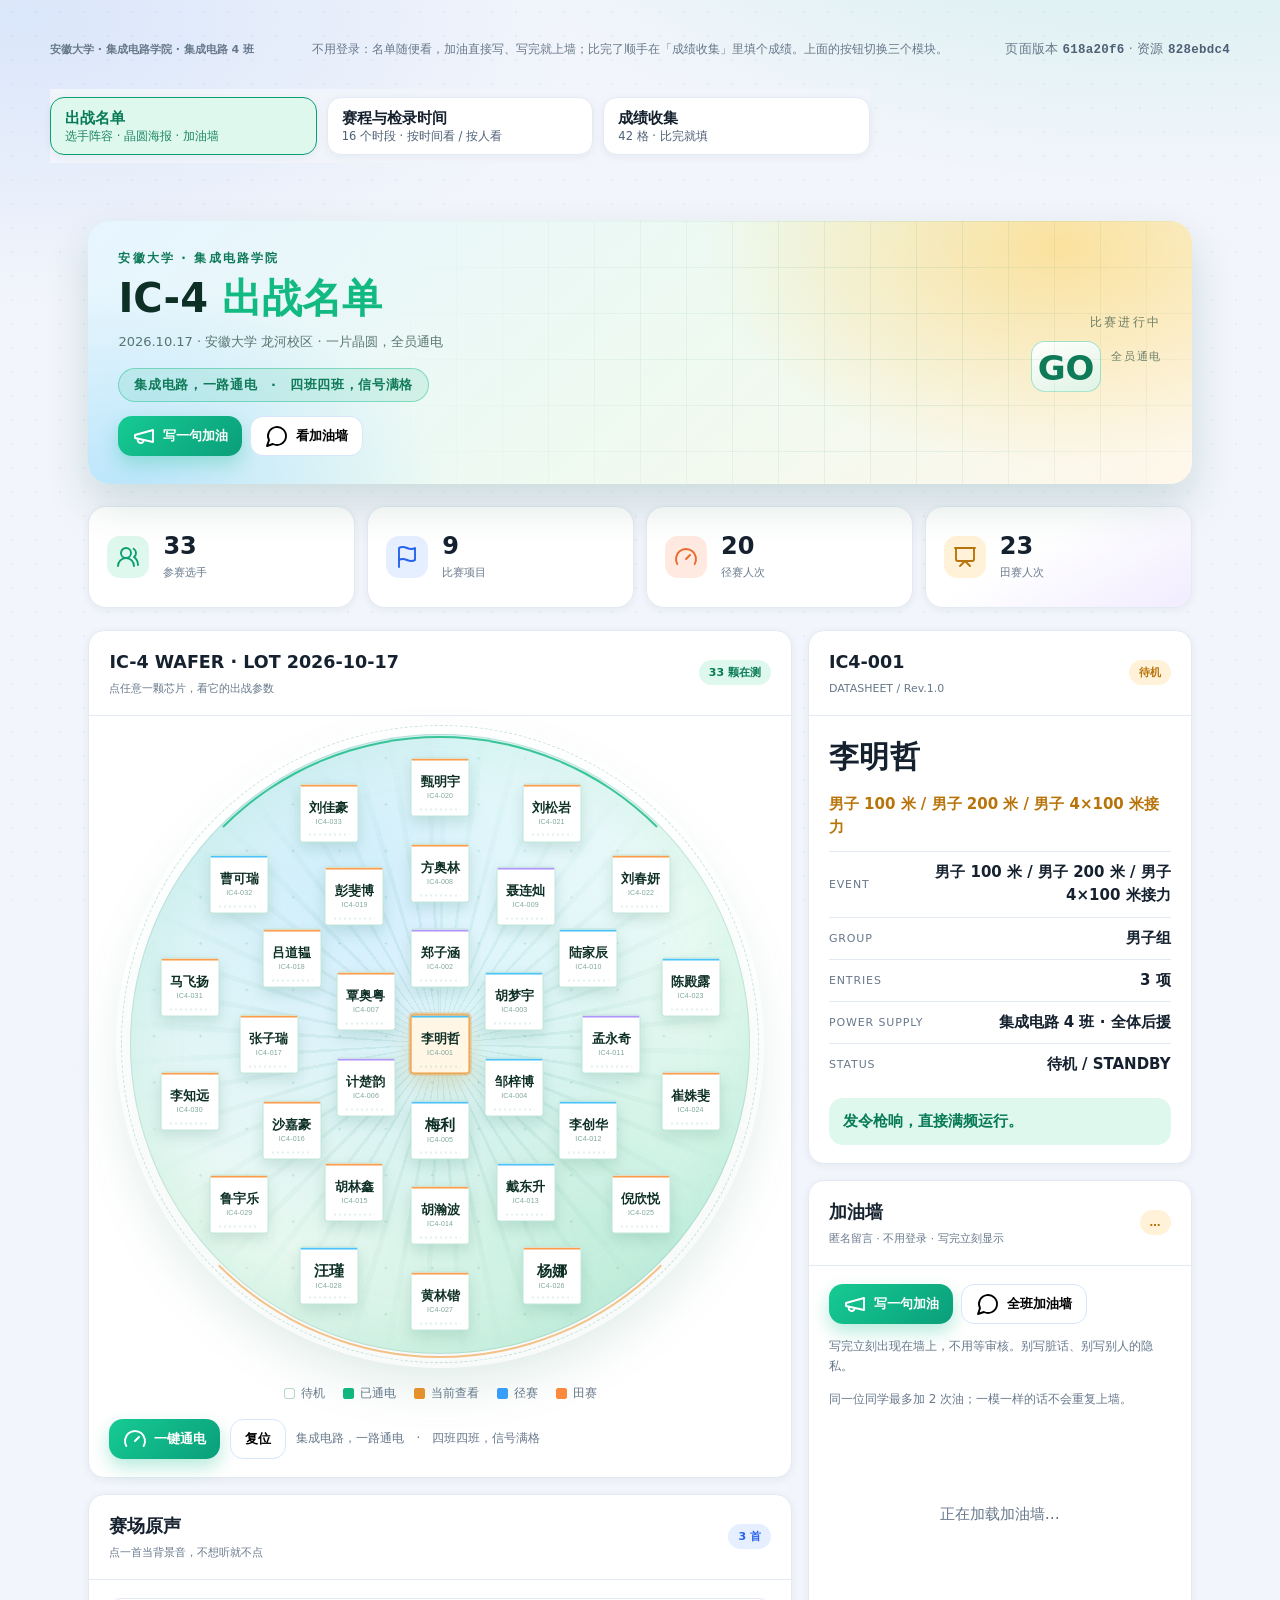
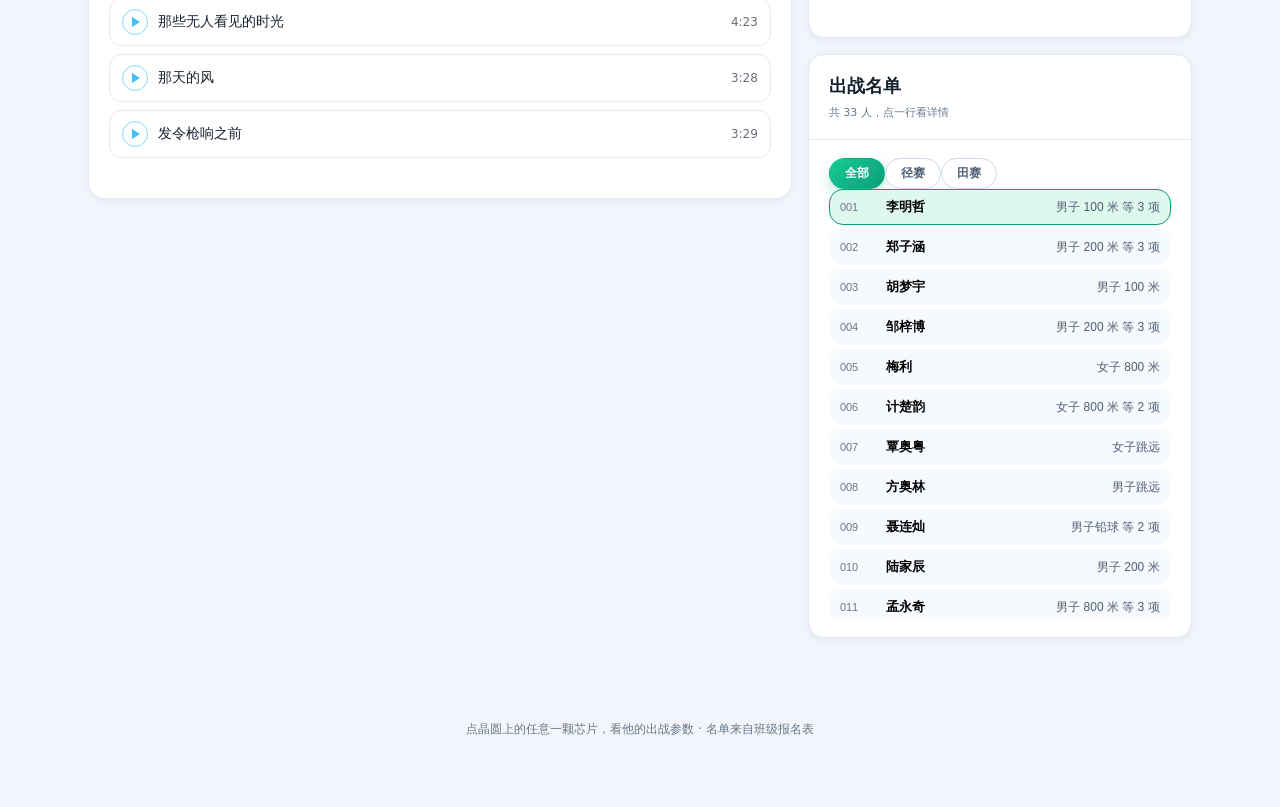
==== commit d3c95a07: "ic4-sports: 成绩录入加固（写重试幂等 + 断网自动补发 + 没改动不再重复存）" ====
--- a/ic4-sports/index.html
+++ b/ic4-sports/index.html
@@ -12,7 +12,7 @@
     <meta property="og:description" content="出战名单、赛程与检录时间、开赛倒计时、匿名加油墙、赛场原声。" />
     <meta property="og:locale" content="zh_CN" />
     <link rel="icon" href="data:image/svg+xml,%3Csvg xmlns='http://www.w3.org/2000/svg' viewBox='0 0 64 64'%3E%3Crect width='64' height='64' rx='14' fill='%230f1720'/%3E%3Ccircle cx='32' cy='32' r='21' fill='none' stroke='%2338d39a' stroke-width='4'/%3E%3Ctext x='32' y='41' font-size='24' font-weight='700' font-family='system-ui,sans-serif' fill='%2338d39a' text-anchor='middle'%3E4%3C/text%3E%3C/svg%3E" />
-    <link rel="stylesheet" href="styles.css?v=9ad7bbd8" />
+    <link rel="stylesheet" href="styles.css?v=828ebdc4" />
     <!--SC:STYLE:START-->
 <style id="sc-style">
 .module-switch{position:sticky;top:0;z-index:20;display:grid;grid-template-columns:repeat(auto-fit,minmax(150px,1fr));
@@ -175,7 +175,7 @@
       <div class="standalone-bar">
         <p class="eyebrow">安徽大学 · 集成电路学院 · 集成电路 4 班</p>
         <p class="standalone-note">不用登录：名单随便看，加油直接写、写完就上墙；比完了顺手在「成绩收集」里填个成绩。上面的按钮切换三个模块。</p>
-        <p class="sc-ver" id="sc-ver">页面版本 <b>2eb33d86</b> · 资源 <b>9ad7bbd8</b></p>
+        <p class="sc-ver" id="sc-ver">页面版本 <b>618a20f6</b> · 资源 <b>828ebdc4</b></p>
       </div>
 
       <!--SC:SWITCH:START-->
@@ -541,7 +541,7 @@
   </div>
   <h3 id="sc-notes">注意事项<span>照秩序册摘录，只留和参赛有关的</span></h3>
   <ul class="sc-notes"><li>时间以秩序册为准；册中原话：「因实际情况有所不同，时间可能依据实际情况发生改动，一切具体时间以现场指令为准」。</li><li>田赛如果与径赛冲突：优先径赛，田赛资格保留，径赛结束后立即到田赛场地比赛。</li><li>参赛运动员必须携带本人学生证或校园卡，检录核验后方可参赛；比赛期间不许穿钉鞋，不准横穿跑道。</li><li>册中印刷的小错已在页面就地更正：男子铅球「吴道韫」应为「吕道韫」；男子 200 米「陆家宸」应为「陆家辰」；拔河名单「崔姝雯」应为「崔姝斐」；男子 200 米把李明哲的号码印成 W2001（与曹家豪重号），本页按 W2002 显示。号码簿最终以现场发放的号码布为准。</li></ul>
-  <p class="sc-foot">数据来自班级运动会秩序册 PDF（27 页）逐页提取，生成时间 2026-10-17 02:32。时间与分组如有临时调整，以现场裁判与广播为准。<br>也可以单独打开这一页：<a href="schedule.html">赛程单页版</a></p>
+  <p class="sc-foot">数据来自班级运动会秩序册 PDF（27 页）逐页提取，生成时间 2026-10-17 07:44。时间与分组如有临时调整，以现场裁判与广播为准。<br>也可以单独打开这一页：<a href="schedule.html">赛程单页版</a></p>
 </section>
 
 <script>
@@ -636,7 +636,7 @@
 <section id="results" aria-label="集成电路 4 班运动会成绩收集">
   <p class="rs-kicker">比赛结束就填 · 全班一起填</p>
   <h2 class="rs-title">成绩收集</h2>
-  <p class="rs-sub">谁的项目比完了，就在那一行填「成绩」和「名次」（填一个就行），离开输入框会自动保存；成绩写数字，带单位的直接写（如 <b>1.42m</b>）。个人项目每人一格；<b>接力、拔河这类团体项目全队共一格，一个人代表填一次就够了</b>。不用登录，填完全班都看得见；填错了直接改，页面显示最新那条，改过几次也会标出来。</p>
+  <p class="rs-sub">谁的项目比完了，就在那一行填「成绩」和「名次」（填一个就行），离开输入框会自动保存；成绩写数字，带单位的直接写（如 <b>1.42m</b>）。个人项目每人一格；<b>接力、拔河这类团体项目全队共一格，一个人代表填一次就够了</b>。不用登录，填完全班都看得见；填错了直接改，页面显示最新那条，改过几次也会标出来。运动场信号卡一下没关系：<b>填的内容不会丢</b>，会自动重试，网络回来自动补发；万一还没发出去（那一行会提示网络问题），点一下那一格就会重存。</p>
   <div class="rs-tools">
     <input id="rs-q" type="search" placeholder="搜名字或项目，比如：吕道韫 / 铅球" autocomplete="off">
     <label class="rs-chk"><input id="rs-unfilled" type="checkbox"> 只看还没填的</label>
@@ -1029,7 +1029,7 @@
       <span class="rs-state">还没填</span>
     </div>
   </article>
-  <p class="rs-foot">一共 42 格（个人项目每人一格；接力、拔河这类团体项目全队共一格，填一次就行）。成绩存在班级站自己的数据库里（和加油墙同一套，独立分区），本页只收成绩与名次；填错就直接改，只有最新的那条会显示。数据生成时间 2026-10-17 02:32。</p>
+  <p class="rs-foot">一共 42 格（个人项目每人一格；接力、拔河这类团体项目全队共一格，填一次就行）。成绩存在班级站自己的数据库里（和加油墙同一套，独立分区），本页只收成绩与名次；填错就直接改，只有最新的那条会显示。数据生成时间 2026-10-17 07:44。</p>
 </section>
 <!--SC:RESULTS:END-->
 
@@ -1042,14 +1042,14 @@
       </div>
     </noscript>
 
-    <script src="assets/icons.js?v=9ad7bbd8"></script>
-    <script src="config.js?v=9ad7bbd8"></script>
-    <script src="data.js?v=9ad7bbd8"></script>
-    <script src="cheer-api.js?v=9ad7bbd8"></script>
-    <script src="app.js?v=9ad7bbd8" defer></script>
+    <script src="assets/icons.js?v=828ebdc4"></script>
+    <script src="config.js?v=828ebdc4"></script>
+    <script src="data.js?v=828ebdc4"></script>
+    <script src="cheer-api.js?v=828ebdc4"></script>
+    <script src="app.js?v=828ebdc4" defer></script>
   <!--SC:SCRIPTS:START-->
-<script src="results-api.js?v=9ad7bbd8"></script>
-<script src="results.js?v=9ad7bbd8" defer></script>
+<script src="results-api.js?v=828ebdc4"></script>
+<script src="results.js?v=828ebdc4" defer></script>
 <!--SC:SCRIPTS:END-->
   </body>
 </html>
